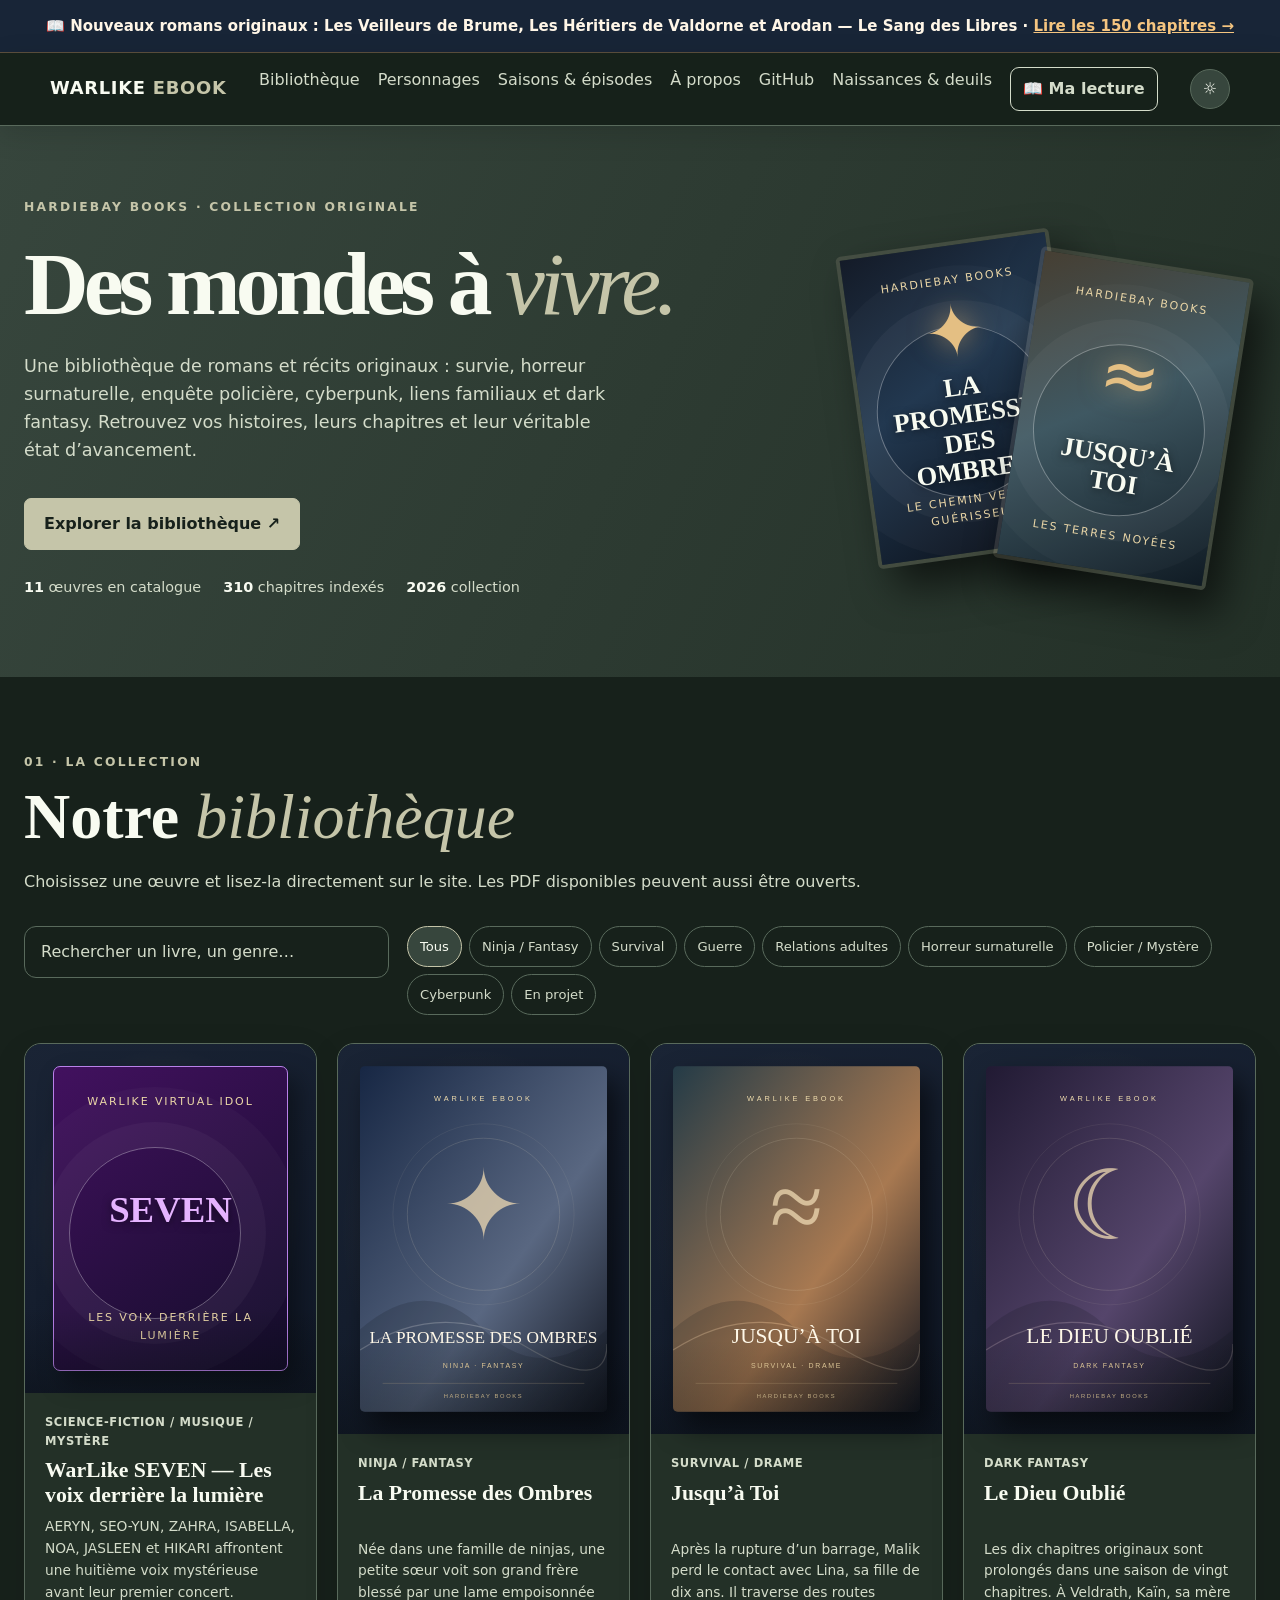
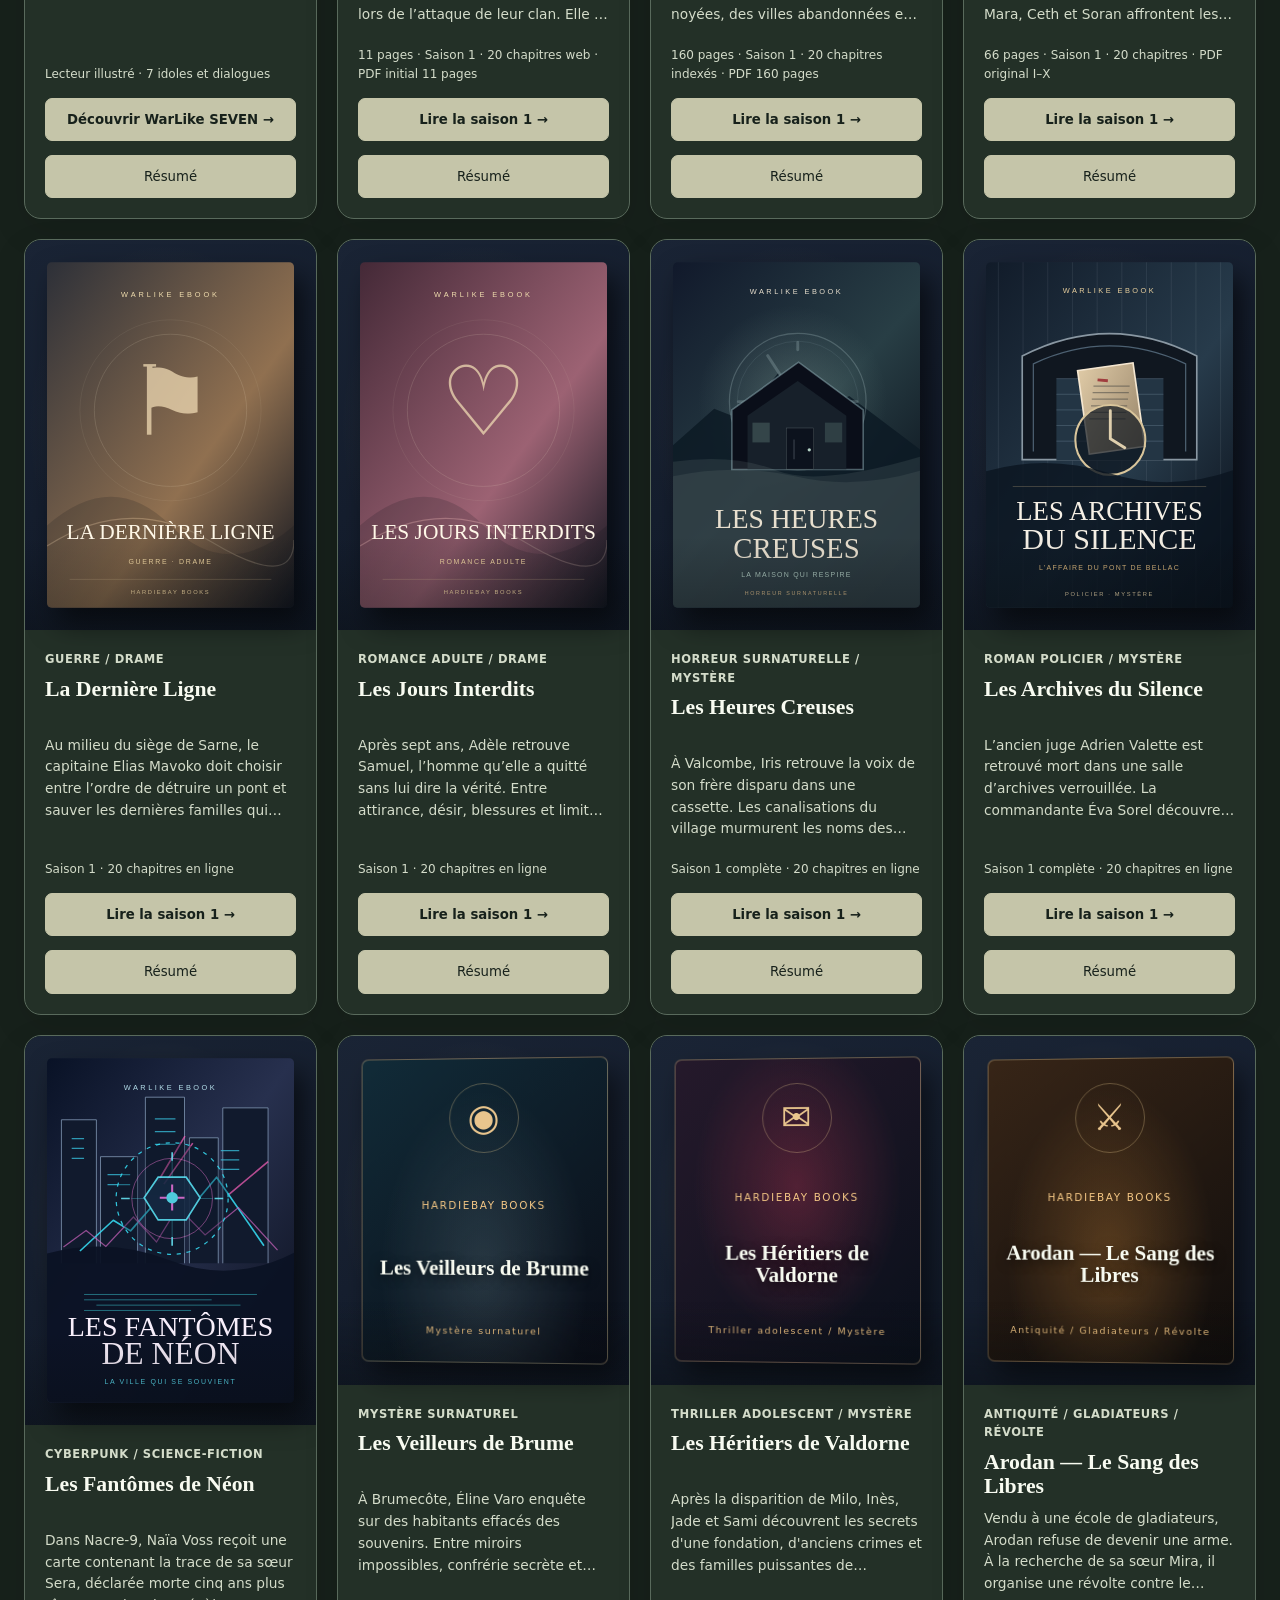
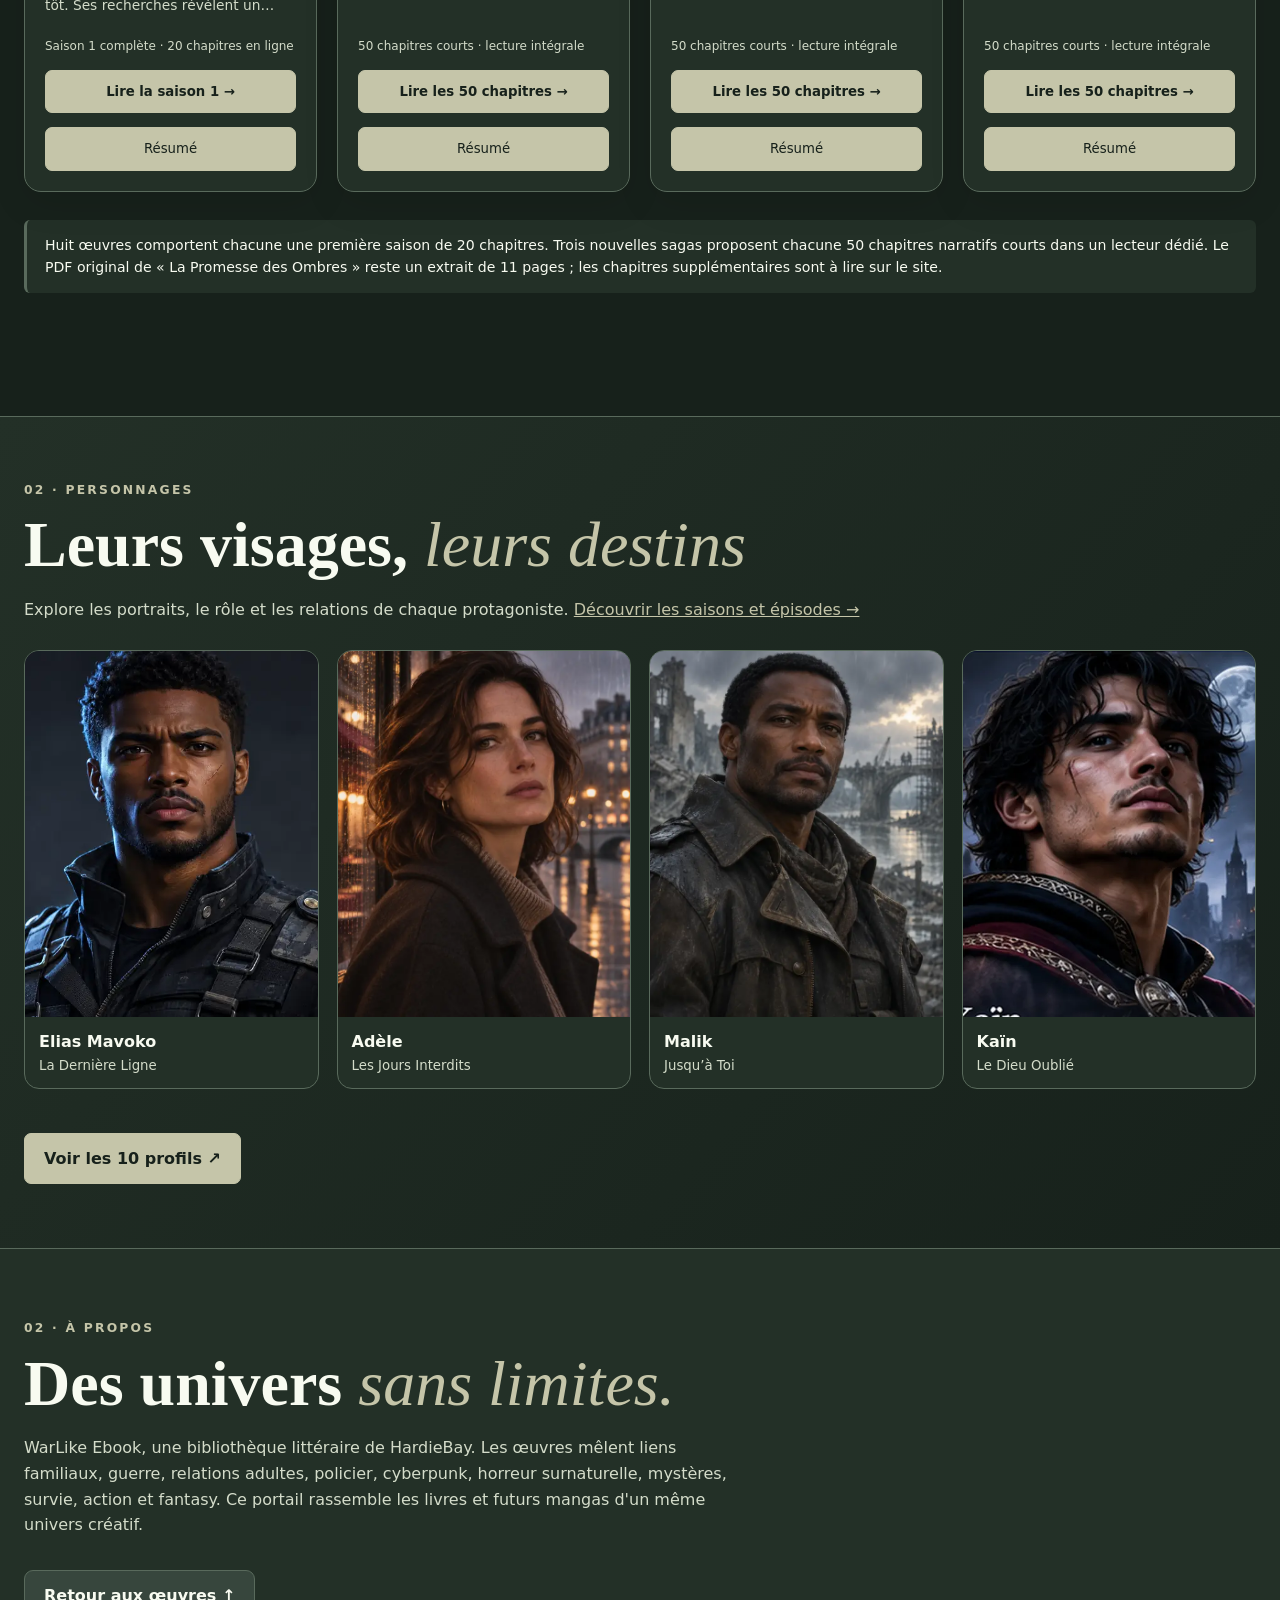
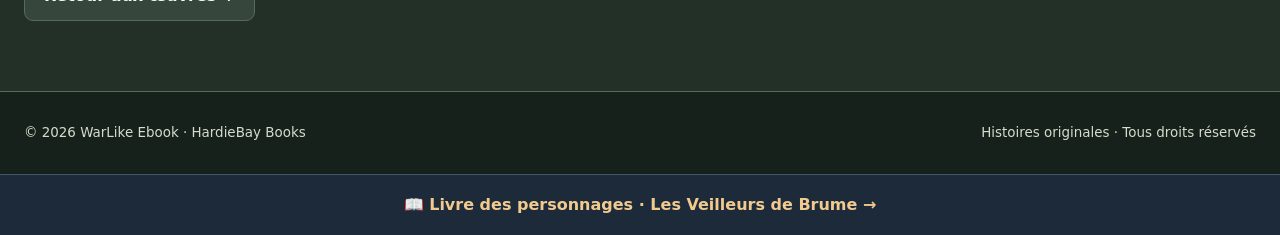
==== index.html @ 2594ca11 "feat(ebook): add Ma lecture navigation from index.html" ====
<!doctype html>
<html data-warlike-app="warlike-ebook" lang="fr"><head><meta charset="utf-8"><meta name="viewport" content="width=device-width,initial-scale=1"><meta name="theme-color" content="#0d1018"><meta name="description" content="WarLike Ebook — la bibliothèque des romans, mangas et histoires de HardieBay."><title>WarLike Ebook — HardieBay Books</title>
<style>
:root{color-scheme:dark;--bg:#0d1018;--surface:#171d2a;--line:#30384a;--text:#f5f0e7;--muted:#aab0be;--accent:#d4ac6b;--soft:#242b39}*{box-sizing:border-box}html{scroll-behavior:smooth}body{margin:0;background:var(--bg);color:var(--text);font-family:system-ui,-apple-system,Segoe UI,sans-serif;line-height:1.6}body.light{--bg:#f5f0e8;--surface:#fffaf2;--line:#d9d2c8;--text:#1b2028;--muted:#575e6a;--soft:#ede4d7;color-scheme:light}a{color:inherit;text-decoration:none}button,input{font:inherit}button{cursor:pointer}header{position:sticky;top:0;z-index:5;display:flex;gap:20px;align-items:center;justify-content:space-between;background:color-mix(in srgb,var(--bg) 94%,transparent);border-bottom:1px solid var(--line);padding:14px max(20px,calc((100vw - 1180px)/2))}.brand{font-weight:900;letter-spacing:.04em;font-size:1.12rem}.brand b{color:var(--accent)}nav{display:flex;gap:18px;color:var(--muted)}nav a:hover{color:var(--accent)}.theme{color:var(--text);background:var(--soft);border:1px solid var(--line);border-radius:50%;width:40px;height:40px}.wrap{width:min(1160px,calc(100% - 40px));margin:auto}.hero{padding:92px 0 85px;background:radial-gradient(ellipse at 80% 28%,#a4743240,transparent 38%),radial-gradient(ellipse at 5% 70%,#364d6940,transparent 45%)}.hero-grid{display:grid;grid-template-columns:1.3fr 1fr;gap:45px;align-items:center}.eyebrow{font-size:.77rem;font-weight:800;letter-spacing:.18em;text-transform:uppercase;color:var(--accent)}h1,h2,h3{font-family:Georgia,serif;line-height:1.1}h1{font-size:clamp(3.3rem,7vw,6.5rem);letter-spacing:-.055em;margin:18px 0}h1 em,h2 em{color:var(--accent);font-weight:400}p{color:var(--muted)}.hero p{max-width:600px;font-size:1.1rem}.cta,.outline{display:inline-block;border-radius:9px;padding:12px 19px;font-weight:750;margin-top:16px}.cta{background:var(--accent);color:#1c1b1a;border:1px solid var(--accent)}.outline{border:1px solid var(--line);color:var(--text);background:var(--soft)}.hero-visual{display:flex;justify-content:center;align-items:center;gap:0;min-height:330px}.mockbook{height:315px;width:215px;box-shadow:16px 22px 40px #0009;border:4px solid #e6d4b322;border-radius:5px;transform:rotate(-8deg);margin-right:-52px}.mockbook:last-child{transform:rotate(9deg) translateY(20px)}.cover{height:100%;width:100%;display:flex;flex-direction:column;justify-content:space-between;padding:26px 20px;text-align:center;background:linear-gradient(150deg,#141b28,#223850 42%,#070b13);overflow:hidden;position:relative}.cover:before{content:"";position:absolute;width:170px;height:170px;border:1px solid #fff5;border-radius:50%;left:15px;top:80px;box-shadow:0 0 0 25px #ffffff09,0 0 0 60px #ffffff06}.cover.survival{background:linear-gradient(150deg,#463f33,#3f5862 45%,#101b24)}.cover.dieu{background:linear-gradient(140deg,#30263d,#191020 72%)}.cover strong{font:700 1.65rem/1.05 Georgia,serif;position:relative;text-shadow:0 2px 8px #0008}.cover small,.cover span{font-size:.69rem;letter-spacing:.17em;color:#ead6a7;position:relative}.cover .symbol{font-size:4.5rem;color:#e4bf83;line-height:1;position:relative;text-shadow:0 0 28px #e7b8759c}.stats{margin-top:26px;display:flex;gap:22px;flex-wrap:wrap;color:var(--muted);font-size:.9rem}.stats b{color:var(--text)}section.catalogue{padding:75px 0 100px}h2{font-size:clamp(2.4rem,5vw,4.1rem);margin:10px 0}.tools{display:flex;gap:16px;justify-content:space-between;align-items:center;flex-wrap:wrap;margin:28px 0}.search{min-width:230px;max-width:420px;flex:1;border:1px solid var(--line);border-radius:9px;padding:12px 15px;background:var(--surface);color:var(--text)}.filters{display:flex;gap:8px;flex-wrap:wrap}.filter{border:1px solid var(--line);background:transparent;color:var(--muted);border-radius:35px;padding:9px 14px}.filter.active{color:#1d1b17;background:var(--accent);border-color:var(--accent)}.books{display:grid;grid-template-columns:repeat(3,minmax(0,1fr));gap:25px}.book{background:var(--surface);border:1px solid var(--line);border-radius:14px;overflow:hidden;transition:transform .2s}.book:hover{transform:translateY(-4px)}.poster{height:340px;padding:26px 65px;display:flex;justify-content:center;background:radial-gradient(circle,#ffffff0b,transparent 70%)}.poster .cover{max-width:235px;box-shadow:10px 12px 25px #0006;border-radius:3px}.detail{padding:22px}.tag{font-size:.72rem;font-weight:750;color:var(--accent);letter-spacing:.05em;text-transform:uppercase}.detail h3{font-size:1.7rem;margin:10px 0}.detail p{font-size:.9rem;min-height:85px}.meta{color:var(--muted);font-size:.8rem}.read{display:inline-block;margin-top:14px;background:var(--soft);border:1px solid var(--line);border-radius:8px;color:var(--text);padding:10px 14px}.read:hover{border-color:var(--accent)}.notice{background:var(--soft);border-left:3px solid var(--accent);padding:14px 18px;border-radius:6px;color:var(--muted);font-size:.88rem;margin:28px 0}.about{border-top:1px solid var(--line);background:var(--surface);padding:70px 0}.about p{max-width:730px}footer{padding:30px 0;border-top:1px solid var(--line);color:var(--muted);font-size:.84rem}footer .wrap{display:flex;justify-content:space-between;flex-wrap:wrap;gap:12px}dialog{width:min(620px,calc(100% - 30px));background:var(--surface);color:var(--text);border:1px solid var(--line);border-radius:16px;padding:30px;box-shadow:0 25px 90px #0009}dialog::backdrop{background:#05060cc9}.close{float:right;background:transparent;color:var(--text);border:0;font-size:1.7rem}dialog h2{font-size:2.35rem}dialog p{white-space:pre-line}dialog .outline{margin-left:8px}#empty{display:none}body.light header{background:#f5f0e8f2}@media(max-width:850px){.hero-grid{grid-template-columns:1fr}.hero{padding:55px 0}.hero-visual{min-height:290px}.mockbook{height:260px;width:180px}.books{grid-template-columns:repeat(2,minmax(0,1fr))}.poster{padding:20px;height:300px}nav{display:none}}@media(max-width:540px){.books{grid-template-columns:1fr}.poster{height:350px;padding:24px 60px}.tools{align-items:stretch}.search{max-width:none}.hero-visual{margin-top:16px}.mockbook{height:240px;width:160px}.cover strong{font-size:1.25rem}header{padding:12px 20px}}
.cover-art{width:100%;height:100%;max-width:250px;object-fit:contain;box-shadow:12px 15px 28px #0005;border-radius:5px;transition:transform .3s}.book:hover .cover-art{transform:scale(1.035)}.profile-highlight{border-top:1px solid var(--line);padding:75px 0;background:linear-gradient(130deg,var(--surface),var(--bg))}.profile-grid{display:grid;grid-template-columns:repeat(4,minmax(0,1fr));gap:16px;margin:28px 0}.profile-card{display:block;border-radius:12px;overflow:hidden;border:1px solid var(--line);background:var(--surface)}.profile-card img{display:block;width:100%;aspect-ratio:4/5;object-fit:cover}.profile-card .profile-label{padding:12px 14px;display:block;font-weight:700}.profile-card .profile-label small{display:block;color:var(--muted);font-weight:400}@media(max-width:700px){.profile-grid{grid-template-columns:repeat(2,minmax(0,1fr))}}.hero{background:linear-gradient(90deg,rgba(13,16,24,.98) 0%,rgba(13,16,24,.91) 46%,rgba(13,16,24,.52) 100%),url('./assets/ebook-univers.png') center center / cover no-repeat}body.light .hero{background:linear-gradient(90deg,rgba(245,240,232,.98) 0%,rgba(245,240,232,.91) 48%,rgba(245,240,232,.65) 100%),url('./assets/ebook-univers.png') center center / cover no-repeat}.new-cover{height:100%;min-height:260px;width:100%;display:flex;flex-direction:column;justify-content:space-between;align-items:center;text-align:center;padding:32px 22px;border:2px solid #c4a26e66;border-radius:7px;background:radial-gradient(ellipse at 50% 70%,#708a9544,transparent 60%),linear-gradient(140deg,#112b38,#0a0d17);box-shadow:12px 15px 28px #0006}.new-cover.valdorne{background:radial-gradient(ellipse at 50% 42%,#a6324d66,transparent 60%),linear-gradient(135deg,#25192b,#0a101b)}.new-cover.arodan{background:radial-gradient(ellipse at 50% 65%,#a9713266,transparent 60%),linear-gradient(145deg,#372517,#100d0c)}.new-cover small,.new-cover span{font-size:.65rem;letter-spacing:.16em;color:#f5c885}.new-cover strong{font:700 clamp(1.3rem,2vw,1.9rem)/1.12 Georgia,serif;text-shadow:0 3px 12px #000a}
/* WarLike Ebook — catalogue editorial responsive */
body{background:radial-gradient(ellipse at 65% -8%,#28334488,transparent 33%),var(--bg)}
header{backdrop-filter:blur(18px);box-shadow:0 8px 30px #0002}
.wrap{width:min(1340px,calc(100% - 48px))}
.hero{padding:72px 0 78px;min-height:540px}
.hero-grid{grid-template-columns:1.25fr .85fr;gap:60px}
.hero h1{max-width:720px}
section.catalogue{padding:76px 0 95px}
.tools{display:grid;grid-template-columns:minmax(230px,365px) minmax(0,1fr);align-items:start;gap:18px;margin:32px 0 28px}
.search{width:100%;max-width:none;min-width:0;min-height:46px;border-radius:12px;padding:12px 16px}
.filters{gap:7px}
.filter{font-size:.82rem;padding:9px 12px;white-space:nowrap}
.books{display:grid;grid-template-columns:repeat(4,minmax(0,1fr));gap:20px}
.book{min-width:0;display:flex;flex-direction:column;overflow:hidden;background:linear-gradient(145deg,var(--surface),var(--bg));border:1px solid var(--line);border-radius:17px;box-shadow:0 12px 36px #00000018;transition:transform .2s,border-color .2s,box-shadow .2s}
.book:hover{transform:translateY(-5px);border-color:#c5a06b88;box-shadow:0 22px 50px #00000038}
.poster{height:auto;aspect-ratio:5/6;padding:22px;position:relative;background:radial-gradient(ellipse at 48% 48%,#ddbd7920,transparent 64%),linear-gradient(150deg,#1a2435,#101827)}
.poster:after{content:"";position:absolute;inset:0;pointer-events:none;background:linear-gradient(0deg,#070a0b55,transparent 24%)}
.cover-art{max-width:none;width:auto;height:100%;object-fit:contain;box-shadow:10px 15px 28px #0009}
.new-cover{max-width:260px;width:100%;min-height:0;height:100%;padding:24px 17px;border:1px solid #ddbd8b6f;box-shadow:10px 15px 28px #0008;transform:perspective(800px) rotateY(-4deg);transition:transform .2s}
.book:hover .new-cover{transform:perspective(800px) rotateY(0deg) scale(1.02)}
.new-cover:before{content:"✦";display:grid;place-items:center;width:68px;height:68px;border:1px solid #ebcd924f;border-radius:50%;font-size:2.3rem;color:#e9c58d}
.new-cover.brume:before{content:"◉"}
.new-cover.valdorne:before{content:"✉"}
.new-cover.arodan:before{content:"⚔"}
.new-cover strong{font-size:clamp(1.24rem,1.65vw,1.8rem);line-height:1.06;overflow-wrap:anywhere}
.new-cover span{font-size:.59rem}
.detail{padding:20px;display:flex;flex-direction:column;flex:1;gap:8px}
.detail h3{font-size:clamp(1.3rem,1.7vw,1.65rem);line-height:1.12;margin:0;min-height:2.3em}
.detail p{font-size:.86rem;line-height:1.58;min-height:0;margin:0 0 4px;display:-webkit-box;-webkit-line-clamp:4;-webkit-box-orient:vertical;overflow:hidden}
.detail .meta{font-size:.75rem;margin-top:auto;padding-top:8px}
.detail .read{display:inline-flex;align-items:center;justify-content:center;font-size:.83rem;margin-top:6px;padding:10px 11px;max-width:100%}
.detail a.read{background:var(--accent);border-color:var(--accent);color:#18150f;font-weight:800}
.detail button.read{background:transparent;color:var(--text)}
.profile-highlight{padding:64px 0}
.profile-grid{gap:18px}
.profile-card{border-radius:15px;transition:transform .2s}
.profile-card:hover{transform:translateY(-3px)}
a:focus-visible,button:focus-visible,input:focus-visible{outline:2px solid var(--accent);outline-offset:3px}
@media(max-width:1150px){.books{grid-template-columns:repeat(3,minmax(0,1fr))}.tools{grid-template-columns:1fr}.search{max-width:500px}}
@media(max-width:760px){.wrap{width:min(100% - 28px,600px)}.hero{min-height:0;padding:54px 0 55px}.hero-grid{grid-template-columns:1fr}.hero h1{font-size:clamp(2.75rem,11vw,4rem)}.hero-visual{display:none}.books{grid-template-columns:repeat(2,minmax(0,1fr));gap:12px}.poster{padding:12px}.detail{padding:13px;gap:6px}.detail h3{font-size:1.19rem;min-height:2.25em}.detail p{font-size:.79rem;-webkit-line-clamp:3}.detail .read{font-size:.73rem;padding:8px}.new-cover{padding:15px 10px}.new-cover strong{font-size:1.12rem}.new-cover:before{height:42px;width:42px;font-size:1.5rem}.new-cover small,.new-cover span{font-size:.49rem}section.catalogue{padding:48px 0}.tools{margin:20px 0}.filters{overflow-x:auto;flex-wrap:nowrap;padding-bottom:8px}.filter{flex-shrink:0}nav{display:none}}
@media(max-width:370px){.books{grid-template-columns:1fr}.poster{aspect-ratio:6/5;padding:18px}.detail h3{min-height:0}.detail p{-webkit-line-clamp:4}}
@media(prefers-reduced-motion:reduce){.book,.new-cover,.profile-card{transition:none}}
</style>
<link rel="stylesheet" href="./design-system/warlike-foundation.css?v=1.1">
<link rel="stylesheet" href="./design-system/warlike-shell.css?v=1.1">
</head><body><div style="background:#182537;border-bottom:1px solid #5c4f3e;padding:14px 22px;text-align:center;color:#fff6e7;font:600 15px/1.6 system-ui">📖 Nouveaux romans originaux : <strong>Les Veilleurs de Brume</strong>, <strong>Les Héritiers de Valdorne</strong> et <strong>Arodan — Le Sang des Libres</strong> · <a style="color:#f5c580;text-decoration:underline" href="nouveaux-romans.html">Lire les 150 chapitres →</a></div>
<header><a class="brand" href="#accueil">WARLIKE <b>EBOOK</b></a><nav><a href="#bibliotheque">Bibliothèque</a><a href="./personnages.html">Personnages</a><a href="./saisons.html">Saisons & épisodes</a><a href="#auteur">À propos</a><a href="https://github.com/Motherlode94/WarLike-Ebook" target="_blank" rel="noopener">GitHub</a><a href="./vies-et-deuils.html">Naissances &amp; deuils</a><a href="./ma-lecture.html" style="display:inline-flex;align-items:center;gap:6px;border:1px solid currentColor;border-radius:9px;padding:8px 12px;font-weight:700;text-decoration:none">📖 Ma lecture</a></nav><button class="theme" id="theme" aria-label="Changer le thème">☼</button></header>
<main><section class="hero" id="accueil"><div class="wrap hero-grid"><div><div class="eyebrow">HardieBay Books · Collection originale</div><h1>Des mondes à <em>vivre.</em></h1><p>Une bibliothèque de romans et récits originaux : survie, horreur surnaturelle, enquête policière, cyberpunk, liens familiaux et dark fantasy. Retrouvez vos histoires, leurs chapitres et leur véritable état d’avancement.</p><a class="cta" href="#bibliotheque">Explorer la bibliothèque ↗</a><div class="stats"><span><b>11</b> œuvres en catalogue</span><span><b>310</b> chapitres indexés</span><span><b>2026</b> collection</span></div></div><div class="hero-visual" aria-hidden="true"><div class="mockbook"><div class="cover"><small>HARDIEBAY BOOKS</small><div class="symbol">✦</div><strong>LA PROMESSE DES OMBRES</strong><span>LE CHEMIN VERS LA GUÉRISSEUSE</span></div></div><div class="mockbook"><div class="cover survival"><small>HARDIEBAY BOOKS</small><div class="symbol">≈</div><strong>JUSQU’À TOI</strong><span>LES TERRES NOYÉES</span></div></div></div></div></section>
<section class="catalogue wrap" id="bibliotheque"><div class="eyebrow">01 · La collection</div><h2>Notre <em>bibliothèque</em></h2><p>Choisissez une œuvre et lisez-la directement sur le site. Les PDF disponibles peuvent aussi être ouverts.</p><div class="tools"><input id="search" class="search" type="search" aria-label="Rechercher un livre" placeholder="Rechercher un livre, un genre…"><div class="filters"><button class="filter active" data-filter="all">Tous</button><button class="filter" data-filter="fantasy">Ninja / Fantasy</button><button class="filter" data-filter="survival">Survival</button><button class="filter" data-filter="war">Guerre</button><button class="filter" data-filter="romance">Relations adultes</button><button class="filter" data-filter="horror">Horreur surnaturelle</button><button class="filter" data-filter="policier">Policier / Mystère</button><button class="filter" data-filter="cyberpunk">Cyberpunk</button><button class="filter" data-filter="upcoming">En projet</button></div></div><div id="books" class="books"></div><p id="empty">Aucun résultat trouvé.</p><div class="notice">Huit œuvres comportent chacune une première saison de 20 chapitres. Trois nouvelles sagas proposent chacune 50 chapitres narratifs courts dans un lecteur dédié. Le PDF original de « La Promesse des Ombres » reste un extrait de 11 pages ; les chapitres supplémentaires sont à lire sur le site.</div></section>
<section class="profile-highlight" id="personnages"><div class="wrap"><div class="eyebrow">02 · Personnages</div><h2>Leurs visages, <em>leurs destins</em></h2><p>Explore les portraits, le rôle et les relations de chaque protagoniste. <a href="./saisons.html" style="color:var(--accent);text-decoration:underline">Découvrir les saisons et épisodes →</a></p><div class="profile-grid"><a class="profile-card" href="./personnages.html"><img loading="lazy" src="assets/characters/elias.webp" alt="Portrait illustré d’Elias Mavoko"><span class="profile-label">Elias Mavoko<small>La Dernière Ligne</small></span></a><a class="profile-card" href="./personnages.html"><img loading="lazy" src="assets/characters/adele.webp" alt="Portrait illustré d’Adèle"><span class="profile-label">Adèle<small>Les Jours Interdits</small></span></a><a class="profile-card" href="./personnages.html"><img loading="lazy" src="assets/characters/malik.webp" alt="Portrait illustré de Malik"><span class="profile-label">Malik<small>Jusqu’à Toi</small></span></a><a class="profile-card" href="./personnages.html"><img loading="lazy" src="assets/characters/kain.webp" alt="Portrait illustré de Kaïn"><span class="profile-label">Kaïn<small>Le Dieu Oublié</small></span></a></div><a href="./personnages.html" class="cta">Voir les 10 profils ↗</a></div></section>
<section class="about" id="auteur"><div class="wrap"><div class="eyebrow">02 · À propos</div><h2>Des univers <em>sans limites.</em></h2><p>WarLike Ebook, une bibliothèque littéraire de HardieBay. Les œuvres mêlent liens familiaux, guerre, relations adultes, policier, cyberpunk, horreur surnaturelle, mystères, survie, action et fantasy. Ce portail rassemble les livres et futurs mangas d'un même univers créatif.</p><a class="outline" href="#bibliotheque">Retour aux œuvres ↑</a></div></section></main>
<footer><div class="wrap"><span>© 2026 WarLike Ebook · HardieBay Books</span><span>Histoires originales · Tous droits réservés</span></div></footer>
<dialog id="modal"><button class="close" id="close" aria-label="Fermer">×</button><div class="eyebrow" id="modalGenre"></div><h2 id="modalTitle"></h2><p id="modalDescription"></p><div class="meta" id="modalMeta"></div><p class="notice" id="modalNote"></p><a class="cta" id="modalRead">Lire la saison 1 →</a> <a class="outline" id="modalPdf" target="_blank" rel="noopener">Ouvrir le PDF ↗</a><h3 style="font-family:Georgia,serif;margin-top:24px">Extrait du livre</h3><div id="excerpt" style="padding:20px;border:1px solid var(--line);border-radius:10px;background:var(--soft);white-space:pre-line;font-family:Georgia,serif;line-height:1.85"></div></dialog>
<script>
const items=[{id:'seven',title:'WarLike SEVEN — Les voix derrière la lumière',subtitle:'Tome I · Idoles virtuelles',genre:'Science-fiction / Musique / Mystère',cat:'cyberpunk',pages:null,status:'Lecteur illustré · 7 idoles et dialogues',symbol:'✦',url:'seven.html',desc:'AERYN, SEO-YUN, ZAHRA, ISABELLA, NOA, JASLEEN et HIKARI affrontent une huitième voix mystérieuse avant leur premier concert.'},{id:'ombres',title:'La Promesse des Ombres',subtitle:'Le chemin vers la guérisseuse',genre:'Ninja / Fantasy',cat:'fantasy',pages:11,status:'Saison 1 · 20 chapitres web · PDF initial 11 pages',cover:'',symbol:'✦',desc:'Née dans une famille de ninjas, une petite sœur voit son grand frère blessé par une lame empoisonnée lors de l’attaque de leur clan. Elle le traîne à travers la forêt et la neige jusqu’à une guérisseuse bannie. Épuisée, elle s’évanouit devant sa porte. Un secret sur le poison ouvre un nouveau chapitre.'},{id:'toi',title:'Jusqu’à Toi',subtitle:'Tome 1 — Les Terres Noyées',genre:'Survival / Drame',cat:'survival',pages:160,status:'Saison 1 · 20 chapitres indexés · PDF 160 pages',symbol:'≈',desc:'Après la rupture d’un barrage, Malik perd le contact avec Lina, sa fille de dix ans. Il traverse des routes noyées, des villes abandonnées et des territoires dangereux pour la retrouver. Une histoire de survie et de ténacité.'},{id:'dieu',title:'Le Dieu Oublié',subtitle:'Tome I — La Cendre et le Réveil',genre:'Dark fantasy',cat:'fantasy',pages:66,status:'Saison 1 · 20 chapitres · PDF original I–X',symbol:'☾',desc:'Les dix chapitres originaux sont prolongés dans une saison de vingt chapitres. À Veldrath, Kaïn, sa mère Mara, Ceth et Soran affrontent les traces d’une histoire volontairement effacée. Tome I : La Cendre et le Réveil.'},{id:'ligne',title:'La Dernière Ligne',subtitle:'Saison 1 · 20 chapitres',genre:'Guerre / Drame',cat:'war',pages:null,status:'Saison 1 · 20 chapitres en ligne',symbol:'⚑',url:'livres/la-derniere-ligne.html',desc:'Au milieu du siège de Sarne, le capitaine Elias Mavoko doit choisir entre l’ordre de détruire un pont et sauver les dernières familles qui tentent de fuir. Une histoire de courage ordinaire, de responsabilité et de reconstruction.'},{id:'jours',title:'Les Jours Interdits',subtitle:'Saison 1 · 20 chapitres',genre:'Romance adulte / Drame',cat:'romance',pages:null,status:'Saison 1 · 20 chapitres en ligne',symbol:'♡',url:'livres/les-jours-interdits.html',desc:'Après sept ans, Adèle retrouve Samuel, l’homme qu’elle a quitté sans lui dire la vérité. Entre attirance, désir, blessures et limites personnelles, pourront-ils recommencer autrement ?'},{id:'heures',title:'Les Heures Creuses',subtitle:'Saison 1 — La Maison qui Respire',genre:'Horreur surnaturelle / Mystère',cat:'horror',pages:null,status:'Saison 1 complète · 20 chapitres en ligne',symbol:'◷',desc:'À Valcombe, Iris retrouve la voix de son frère disparu dans une cassette. Les canalisations du village murmurent les noms des morts ; répondre trois fois peut faire disparaître les vivants. Un mystère surnaturel où le silence est parfois la seule défense.'},{id:'archives',title:'Les Archives du Silence',subtitle:'Saison 1 — L’Affaire du pont de Bellac',genre:'Roman policier / Mystère',cat:'policier',pages:null,status:'Saison 1 complète · 20 chapitres en ligne',symbol:'⌕',desc:'L’ancien juge Adrien Valette est retrouvé mort dans une salle d’archives verrouillée. La commandante Éva Sorel découvre un dossier falsifié, onze victimes oubliées et plusieurs suspects dont les alibis se contredisent.'},{id:'neon',title:'Les Fantômes de Néon',subtitle:'Saison 1 — La Ville qui se Souvient',genre:'Cyberpunk / Science-fiction',cat:'cyberpunk',pages:null,status:'Saison 1 complète · 20 chapitres en ligne',symbol:'◇',desc:'Dans Nacre-9, Naïa Voss reçoit une carte contenant la trace de sa sœur Sera, déclarée morte cinq ans plus tôt. Ses recherches révèlent un réseau de surveillance et de souvenirs manipulés par Synapse Corporation.'},{"id":"brume","title":"Les Veilleurs de Brume","subtitle":"50 chapitres courts","genre":"Mystère surnaturel","cat":"horror","pages":null,"status":"50 chapitres courts · lecture intégrale","symbol":"◎","desc":"À Brumecôte, Éline Varo enquête sur des habitants effacés des souvenirs. Entre miroirs impossibles, confrérie secrète et passages entre deux réalités, elle refuse de sacrifier les disparus."},{"id":"valdorne","title":"Les Héritiers de Valdorne","subtitle":"50 chapitres courts","genre":"Thriller adolescent / Mystère","cat":"policier","pages":null,"status":"50 chapitres courts · lecture intégrale","symbol":"✉","desc":"Après la disparition de Milo, Inès, Jade et Sami découvrent les secrets d'une fondation, d'anciens crimes et des familles puissantes de Valdorne."},{"id":"arodan","title":"Arodan — Le Sang des Libres","subtitle":"50 chapitres courts","genre":"Antiquité / Gladiateurs / Révolte","cat":"war","pages":null,"status":"50 chapitres courts · lecture intégrale","symbol":"⚔","desc":"Vendu à une école de gladiateurs, Arodan refuse de devenir une arme. À la recherche de sa sœur Mira, il organise une révolte contre le pouvoir du gouverneur Varis."}];
const EXCERPTS={ombres:'La première fois qu’elle réussit à disparaître aux yeux de son frère, elle avait attendu qu’il se retourne avant de se cacher derrière un cerisier.\n\n— Je sais que tu es là, dit-il.\n\nElle retint son souffle. Les branches remuaient au-dessus d’elle, chargées de fleurs pâles.\n\n— Ton ombre dépasse.',toi:'Après la rupture d’un barrage, Malik perd tout contact avec Lina, sa fille de dix ans. Sa recherche le conduira à travers des territoires noyés où chaque décision compte.\n\nCeci est un aperçu de l’intrigue, pas une citation du manuscrit.',ligne:'À l’aube du quarante-troisième jour, le pont de Sarne tenait encore. Il n’en restait que deux travées, une chaussée crevassée et les carcasses de trois camions, mais on pouvait passer à pied.',jours:'À trente-deux ans, Adèle avait appris à quitter les lieux avant qu’ils ne deviennent des souvenirs. C’était du moins ce qu’elle racontait à ses amis.',dieu:'Il n’y avait pas de présage cette nuit-là.\n\nPas d’étoile filante traversant le ciel de Veldrath. Pas de tremblement de terre secouant les fondations déjà fragiles du quartier bas.\n\nJuste la pluie — fine, froide, parfaitement indifférente — qui martelait le toit de tôle d’une maison trop petite pour mériter ce nom.'};const $=s=>document.querySelector(s);let filter='all';function draw(){const q=$('#search').value.toLocaleLowerCase('fr').trim();const list=items.filter(b=>(filter==='all'||b.cat===filter)&&[b.title,b.subtitle,b.genre,b.desc].join(' ').toLocaleLowerCase('fr').includes(q));$('#books').innerHTML=list.map(b=>'<article class="book"><div class="poster">'+(b.id==='seven'?'<div class="cover" style="min-width:180px;background:linear-gradient(145deg,#42115f,#130d29);border:1px solid #b981e9;border-radius:7px"><small>WARLIKE VIRTUAL IDOL</small><strong style="font-size:2.3rem;color:#e5b3ff">SEVEN</strong><span>LES VOIX DERRIÈRE LA LUMIÈRE</span></div>':b.id==='brume'||b.id==='valdorne'||b.id==='arodan'?'<div class="new-cover '+b.id+'"><small>HARDIEBAY BOOKS</small><strong>'+b.title+'</strong><span>'+b.genre+'</span></div>':'<img class="cover-art" loading="lazy" src="assets/covers/'+b.id+'.svg" alt="Couverture illustrée de '+b.title+'">')+'</div><div class="detail"><span class="tag">'+b.genre+'</span><h3>'+b.title+'</h3><p>'+b.desc+'</p><div class="meta">'+(b.pages?b.pages+' pages · ':'')+b.status+'</div><a class="read" href="'+((b.id==='seven'?'./seven.html':b.id==='brume'||b.id==='valdorne'||b.id==='arodan'?'./nouveaux-romans.html?livre='+encodeURIComponent(b.id):'./saisons.html?livre='+b.id))+'">'+(b.id==='seven'?'Découvrir WarLike SEVEN →':b.id==='brume'||b.id==='valdorne'||b.id==='arodan'?'Lire les 50 chapitres →':'Lire la saison 1 →')+'</a> <button class="read" data-id="'+b.id+'">Résumé</button></div></article>').join('');$('#empty').style.display=list.length?'none':'block'};$('#search').addEventListener('input',draw);document.querySelectorAll('.filter').forEach(x=>x.addEventListener('click',()=>{filter=x.dataset.filter;document.querySelectorAll('.filter').forEach(y=>y.classList.toggle('active',x===y));draw()}));$('#books').addEventListener('click',e=>{const b=items.find(x=>x.id===e.target.dataset.id);if(!b)return;$('#modalGenre').textContent=b.genre;$('#modalTitle').textContent=b.title;$('#modalDescription').textContent=b.desc;$('#modalMeta').textContent=(b.pages?b.pages+' pages · ':'')+b.subtitle;const pdfFiles={ombres:'la-promesse-des-ombres',toi:'jusqua-toi',dieu:'le-dieu-oublie'};$('#modalNote').textContent=b.id==='ombres'?'La saison 1 en ligne compte 20 chapitres ; le PDF historique reste un extrait de 11 pages.':b.id==='dieu'?'Saison 1 : 20 chapitres (les dix premiers proviennent du PDF original).':(b.id==='brume'||b.id==='valdorne'||b.id==='arodan'?'50 chapitres narratifs courts, à lire intégralement dans le nouveau lecteur.':'Saison 1 : 20 chapitres en ligne, organisés en cinq épisodes.');$('#excerpt').textContent=EXCERPTS[b.id]||(b.id==='neon'?'La carte portait le nom de Sera Voss, la sœur de Naïa déclarée morte cinq ans auparavant. Sous les néons, une notification apparut : « Ne livre pas ce que tu n’as pas encore compris. »':b.id==='archives'?'Dans la main de l’ancien juge, les enquêteurs trouvèrent un fragment de papier bleu : « Ce n’était pas un accident. » La porte se verrouillait pourtant toute seule.':b.id==='heures'?'À 2 h 17, Iris plaça la bande dans le magnétophone. Trois coups résonnèrent depuis l’intérieur de la machine. Puis la voix de Noé demanda : « Iris, tu m’entends ? »':'Extrait à consulter dans la saison.');$('#modalRead').href=b.id==='seven'?'./seven.html':(b.id==='brume'||b.id==='valdorne'||b.id==='arodan'?'./nouveaux-romans.html?livre=':'./saisons.html?livre=')+encodeURIComponent(b.id);$('#modalRead').textContent=b.id==='seven'?'Ouvrir le lecteur illustré →':(b.id==='brume'||b.id==='valdorne'||b.id==='arodan')?'Lire les 50 chapitres →':'Lire la saison 1 →';$('#modalPdf').hidden=!pdfFiles[b.id];if(pdfFiles[b.id])$('#modalPdf').href='./assets/books/'+pdfFiles[b.id]+'.pdf';$('#modal').showModal()});$('#close').onclick=()=>$('#modal').close();$('#modal').onclick=e=>{if(e.target.id==='modal')e.target.close()};$('#theme').onclick=()=>{document.body.classList.toggle('light');try{localStorage.setItem('warlikeEbookTheme',document.body.classList.contains('light')?'light':'dark')}catch(e){}};try{if(localStorage.getItem('warlikeEbookTheme')==='light')document.body.classList.add('light')}catch(e){}draw();
</script><div style="text-align:center;background:#1c2a3a;padding:17px;border-top:1px solid #41566e"><a href="personnages-brume.html" style="color:#f2ca8e;font-weight:800">📖 Livre des personnages · Les Veilleurs de Brume →</a></div></body></html>
---- design-system/warlike-shell.css ----
/* WarLike shell adapter — presentation only; retain app layout and semantic states. */
html[data-warlike-app="warlike-ebook"],html[data-warlike-app="warlike-ebook"] body.light{--bg:var(--wl-bg);--panel:var(--wl-surface);--panel2:var(--wl-surface-alt);--surface:var(--wl-surface);--soft:var(--wl-surface-alt);--side:var(--wl-bg);--line:var(--wl-border);--text:var(--wl-text);--white:var(--wl-text);--muted:var(--wl-text-muted);--accent:var(--wl-accent);--green:var(--wl-accent);--primary:var(--wl-primary);--teal:var(--wl-accent);}
html[data-warlike-app="warlike-ebook"] :is(.book,.notice,.about,.profile-card,dialog){background:var(--wl-surface);border-color:var(--wl-border);color:var(--wl-text)}
html[data-warlike-app="warlike-ebook"] :is(.hero,.welcome){background:linear-gradient(115deg,var(--wl-surface-alt),var(--wl-surface));border-color:var(--wl-border);color:var(--wl-text)}
html[data-warlike-app="warlike-ebook"] :is(.brand small,.brand-sub,.muted,.hint,.tag,.pill,.kicker,.side-title){color:var(--wl-text-muted)}
html[data-warlike-app="warlike-ebook"] :is(.eyebrow,.brand em,.brand b,.brand strong span,.logo span){color:var(--wl-accent)}
html[data-warlike-app="warlike-ebook"] :is(.primary,.btn.primary,.button:not(.secondary),.cta,.read,.new-room,.export-btn,.compose-launch,.hub-primary){background:var(--wl-primary);border-color:var(--wl-primary);color:var(--wl-primary-text);border-radius:var(--wl-radius-sm)}
html[data-warlike-app="warlike-ebook"] :is(.primary,.btn.primary,.cta,.read,.export-btn,.compose-launch):hover:not(:disabled){background:var(--wl-surface-alt);color:var(--wl-text);border-color:var(--wl-focus)}
html[data-warlike-app="warlike-ebook"] :is(.btn:not(.primary),.secondary,.button.secondary,.ghost,.outline,.import-button,.header-actions button){background:var(--wl-surface-alt);border-color:var(--wl-border);color:var(--wl-text)}
html[data-warlike-app="warlike-ebook"] :is(input:not([type=color]):not([type=range]):not([type=checkbox]):not([type=radio]):not([type=file]),select,textarea){background:var(--wl-bg);border-color:var(--wl-border);color:var(--wl-text)}
html[data-warlike-app="warlike-ebook"] :is(input,textarea)::placeholder{color:var(--wl-text-muted);opacity:1}
html[data-warlike-app="warlike-ebook"] :is(nav button,nav a,.nav button,.filters button,.filter,.tab):is(.active,[aria-current=page],[aria-current=true],[aria-pressed=true]){background:var(--wl-surface-alt);border-color:var(--wl-focus);color:var(--wl-text)}
html[data-warlike-app="warlike-ebook"] :is(.mark,.brand-mark,.logo:not(a),.brand .mark){background:var(--wl-forest);border-color:var(--wl-sage);color:var(--wl-ivory)}
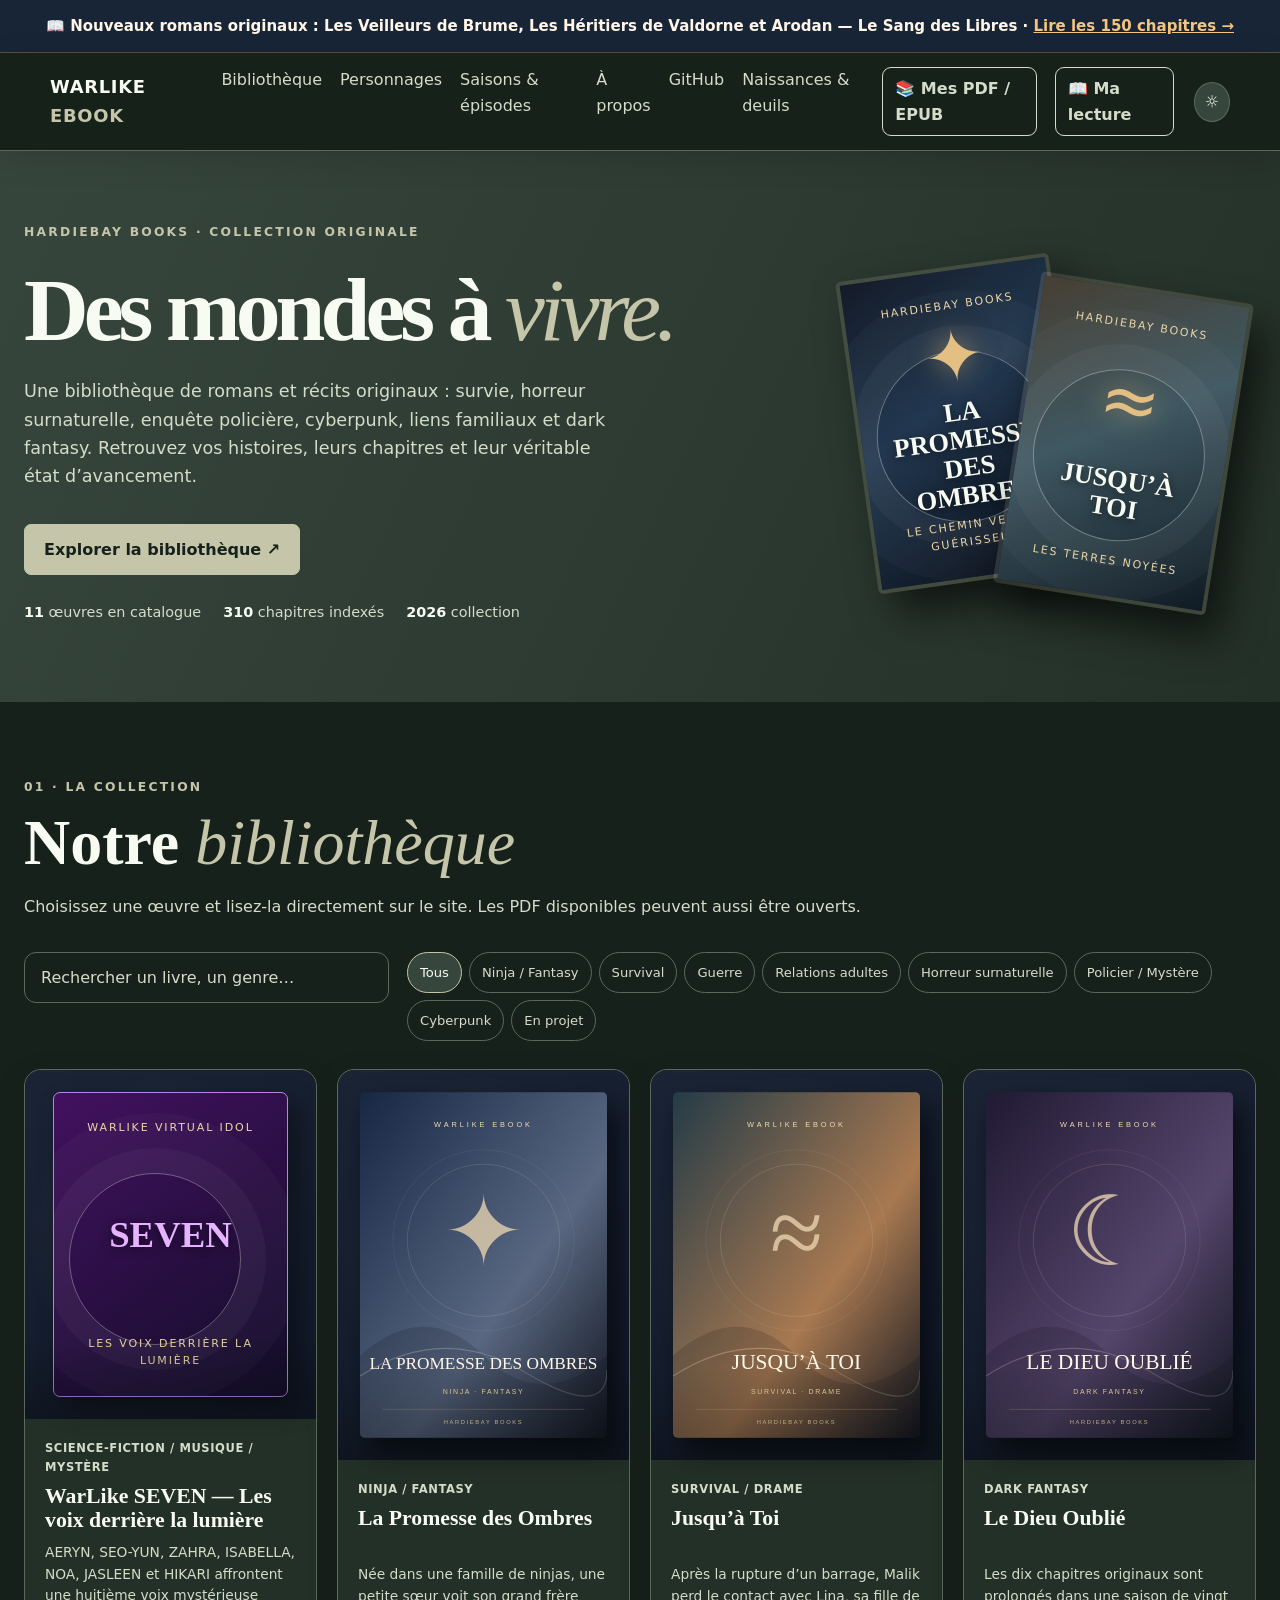
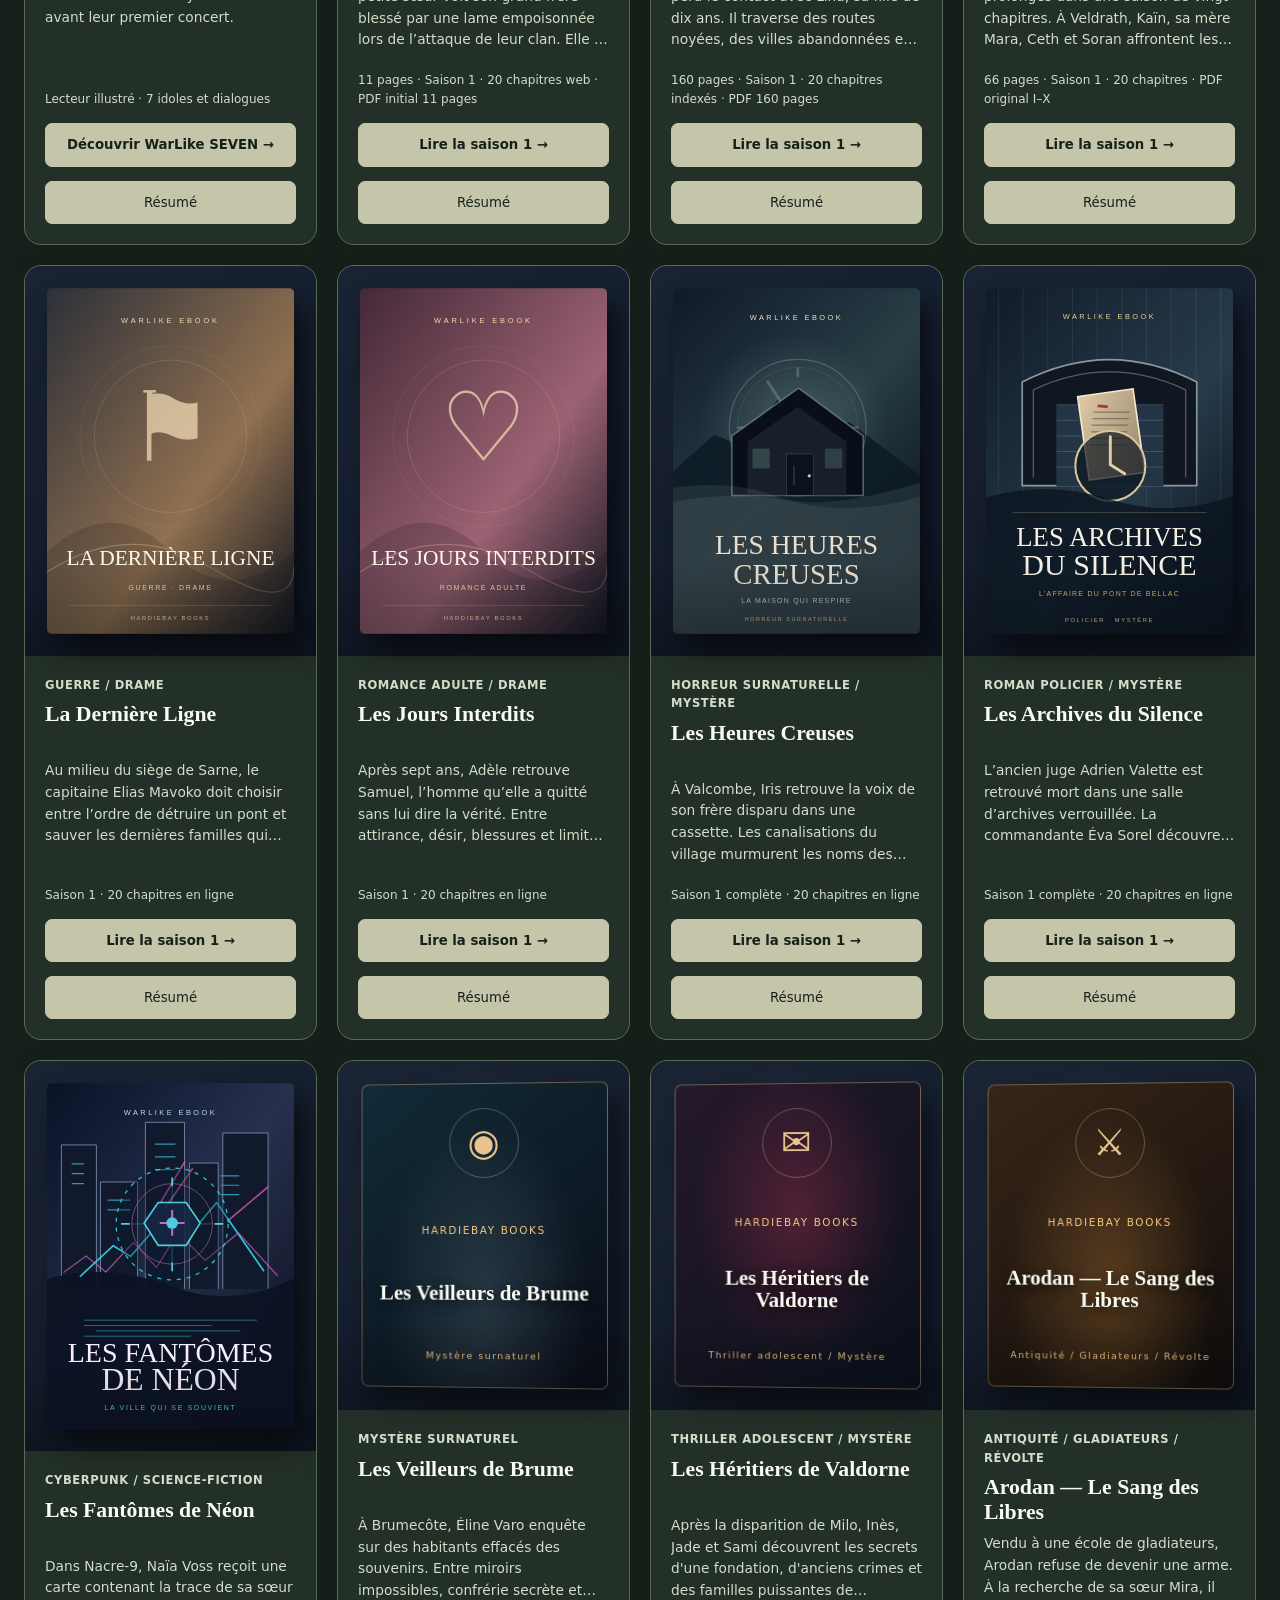
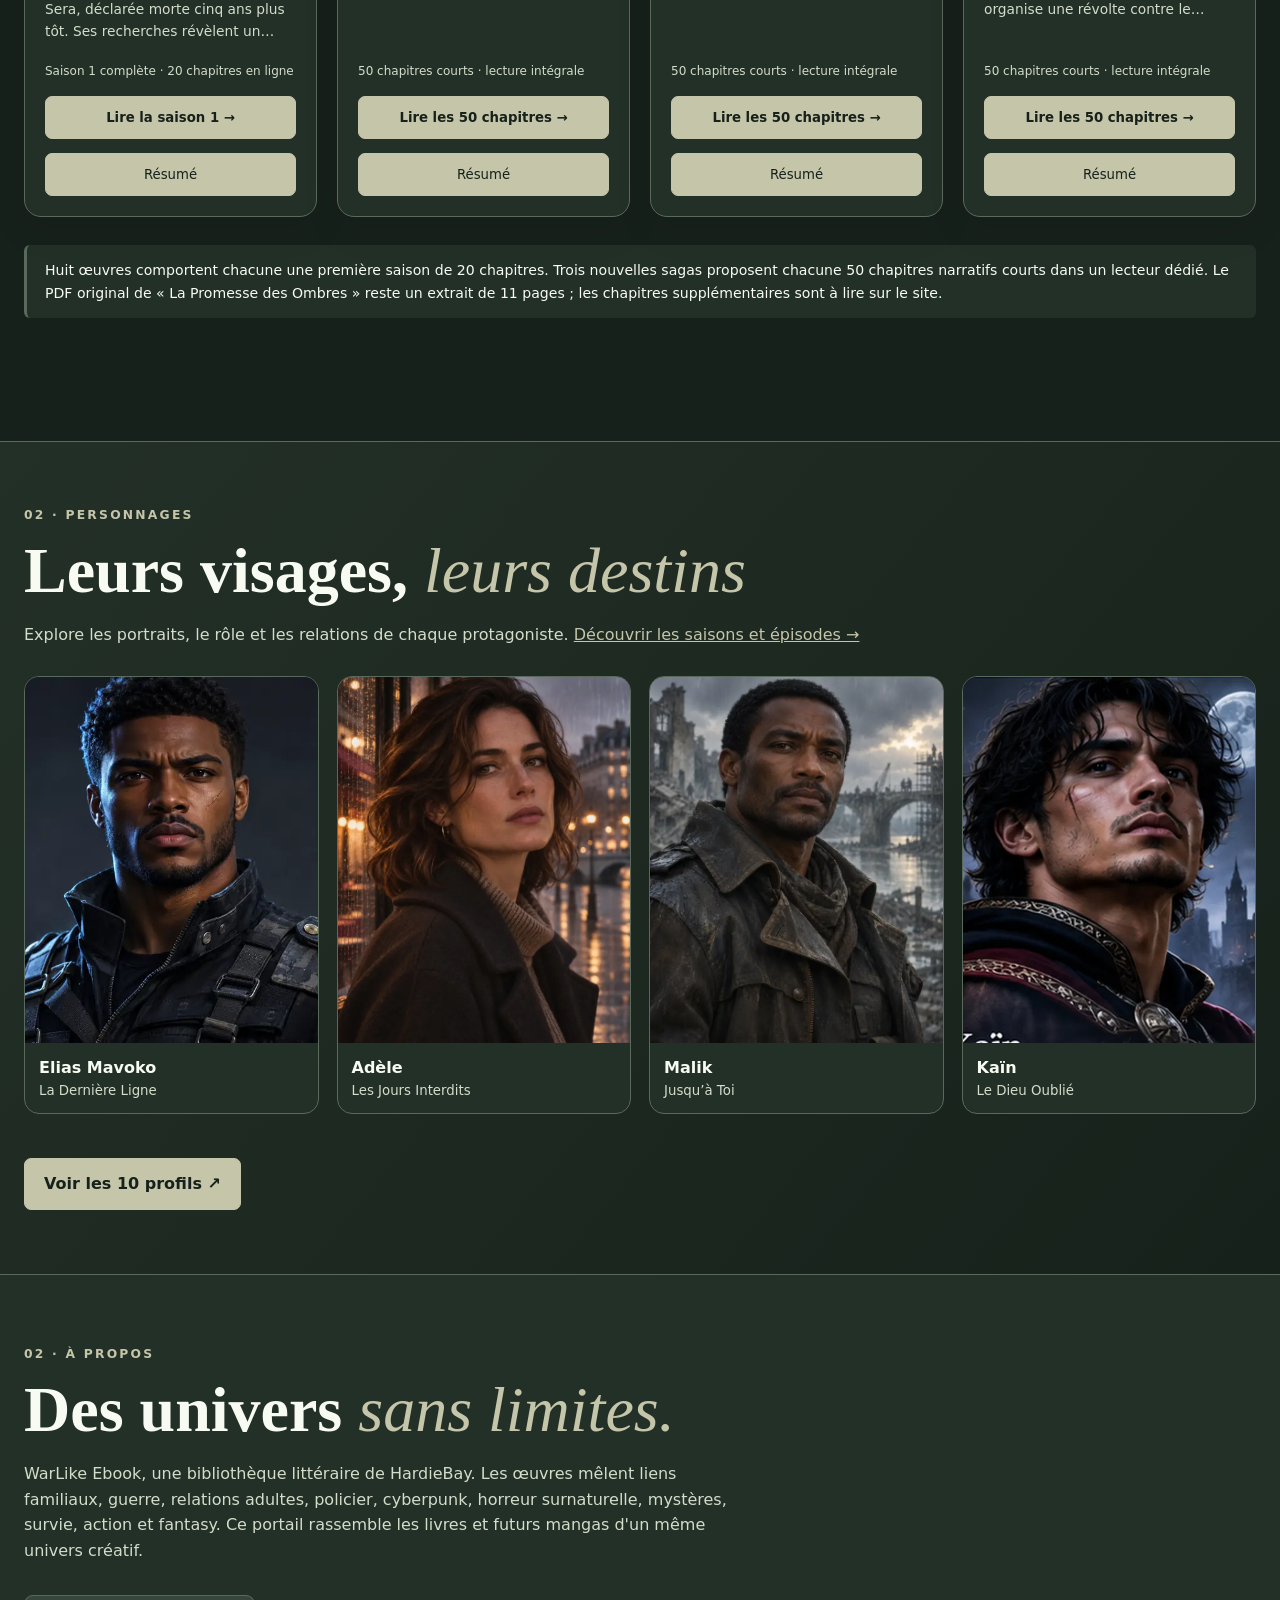
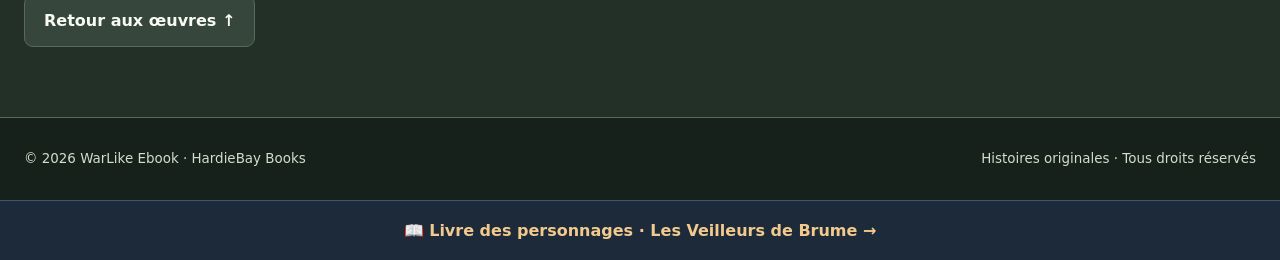
==== commit 367f3970: "feat(ebook): link private PDF/EPUB library and reading-backup actions" ====
--- a/index.html
+++ b/index.html
@@ -49,7 +49,7 @@
 <link rel="stylesheet" href="./design-system/warlike-foundation.css?v=1.1">
 <link rel="stylesheet" href="./design-system/warlike-shell.css?v=1.1">
 </head><body><div style="background:#182537;border-bottom:1px solid #5c4f3e;padding:14px 22px;text-align:center;color:#fff6e7;font:600 15px/1.6 system-ui">📖 Nouveaux romans originaux : <strong>Les Veilleurs de Brume</strong>, <strong>Les Héritiers de Valdorne</strong> et <strong>Arodan — Le Sang des Libres</strong> · <a style="color:#f5c580;text-decoration:underline" href="nouveaux-romans.html">Lire les 150 chapitres →</a></div>
-<header><a class="brand" href="#accueil">WARLIKE <b>EBOOK</b></a><nav><a href="#bibliotheque">Bibliothèque</a><a href="./personnages.html">Personnages</a><a href="./saisons.html">Saisons & épisodes</a><a href="#auteur">À propos</a><a href="https://github.com/Motherlode94/WarLike-Ebook" target="_blank" rel="noopener">GitHub</a><a href="./vies-et-deuils.html">Naissances &amp; deuils</a><a href="./ma-lecture.html" style="display:inline-flex;align-items:center;gap:6px;border:1px solid currentColor;border-radius:9px;padding:8px 12px;font-weight:700;text-decoration:none">📖 Ma lecture</a></nav><button class="theme" id="theme" aria-label="Changer le thème">☼</button></header>
+<header><a class="brand" href="#accueil">WARLIKE <b>EBOOK</b></a><nav><a href="#bibliotheque">Bibliothèque</a><a href="./personnages.html">Personnages</a><a href="./saisons.html">Saisons & épisodes</a><a href="#auteur">À propos</a><a href="https://github.com/Motherlode94/WarLike-Ebook" target="_blank" rel="noopener">GitHub</a><a href="./vies-et-deuils.html">Naissances &amp; deuils</a><a href="./mes-livres.html" style="display:inline-flex;align-items:center;gap:6px;border:1px solid currentColor;border-radius:9px;padding:8px 12px;font-weight:700;text-decoration:none">📚 Mes PDF / EPUB</a><a href="./ma-lecture.html" style="display:inline-flex;align-items:center;gap:6px;border:1px solid currentColor;border-radius:9px;padding:8px 12px;font-weight:700;text-decoration:none">📖 Ma lecture</a></nav><button class="theme" id="theme" aria-label="Changer le thème">☼</button></header>
 <main><section class="hero" id="accueil"><div class="wrap hero-grid"><div><div class="eyebrow">HardieBay Books · Collection originale</div><h1>Des mondes à <em>vivre.</em></h1><p>Une bibliothèque de romans et récits originaux : survie, horreur surnaturelle, enquête policière, cyberpunk, liens familiaux et dark fantasy. Retrouvez vos histoires, leurs chapitres et leur véritable état d’avancement.</p><a class="cta" href="#bibliotheque">Explorer la bibliothèque ↗</a><div class="stats"><span><b>11</b> œuvres en catalogue</span><span><b>310</b> chapitres indexés</span><span><b>2026</b> collection</span></div></div><div class="hero-visual" aria-hidden="true"><div class="mockbook"><div class="cover"><small>HARDIEBAY BOOKS</small><div class="symbol">✦</div><strong>LA PROMESSE DES OMBRES</strong><span>LE CHEMIN VERS LA GUÉRISSEUSE</span></div></div><div class="mockbook"><div class="cover survival"><small>HARDIEBAY BOOKS</small><div class="symbol">≈</div><strong>JUSQU’À TOI</strong><span>LES TERRES NOYÉES</span></div></div></div></div></section>
 <section class="catalogue wrap" id="bibliotheque"><div class="eyebrow">01 · La collection</div><h2>Notre <em>bibliothèque</em></h2><p>Choisissez une œuvre et lisez-la directement sur le site. Les PDF disponibles peuvent aussi être ouverts.</p><div class="tools"><input id="search" class="search" type="search" aria-label="Rechercher un livre" placeholder="Rechercher un livre, un genre…"><div class="filters"><button class="filter active" data-filter="all">Tous</button><button class="filter" data-filter="fantasy">Ninja / Fantasy</button><button class="filter" data-filter="survival">Survival</button><button class="filter" data-filter="war">Guerre</button><button class="filter" data-filter="romance">Relations adultes</button><button class="filter" data-filter="horror">Horreur surnaturelle</button><button class="filter" data-filter="policier">Policier / Mystère</button><button class="filter" data-filter="cyberpunk">Cyberpunk</button><button class="filter" data-filter="upcoming">En projet</button></div></div><div id="books" class="books"></div><p id="empty">Aucun résultat trouvé.</p><div class="notice">Huit œuvres comportent chacune une première saison de 20 chapitres. Trois nouvelles sagas proposent chacune 50 chapitres narratifs courts dans un lecteur dédié. Le PDF original de « La Promesse des Ombres » reste un extrait de 11 pages ; les chapitres supplémentaires sont à lire sur le site.</div></section>
 <section class="profile-highlight" id="personnages"><div class="wrap"><div class="eyebrow">02 · Personnages</div><h2>Leurs visages, <em>leurs destins</em></h2><p>Explore les portraits, le rôle et les relations de chaque protagoniste. <a href="./saisons.html" style="color:var(--accent);text-decoration:underline">Découvrir les saisons et épisodes →</a></p><div class="profile-grid"><a class="profile-card" href="./personnages.html"><img loading="lazy" src="assets/characters/elias.webp" alt="Portrait illustré d’Elias Mavoko"><span class="profile-label">Elias Mavoko<small>La Dernière Ligne</small></span></a><a class="profile-card" href="./personnages.html"><img loading="lazy" src="assets/characters/adele.webp" alt="Portrait illustré d’Adèle"><span class="profile-label">Adèle<small>Les Jours Interdits</small></span></a><a class="profile-card" href="./personnages.html"><img loading="lazy" src="assets/characters/malik.webp" alt="Portrait illustré de Malik"><span class="profile-label">Malik<small>Jusqu’à Toi</small></span></a><a class="profile-card" href="./personnages.html"><img loading="lazy" src="assets/characters/kain.webp" alt="Portrait illustré de Kaïn"><span class="profile-label">Kaïn<small>Le Dieu Oublié</small></span></a></div><a href="./personnages.html" class="cta">Voir les 10 profils ↗</a></div></section>
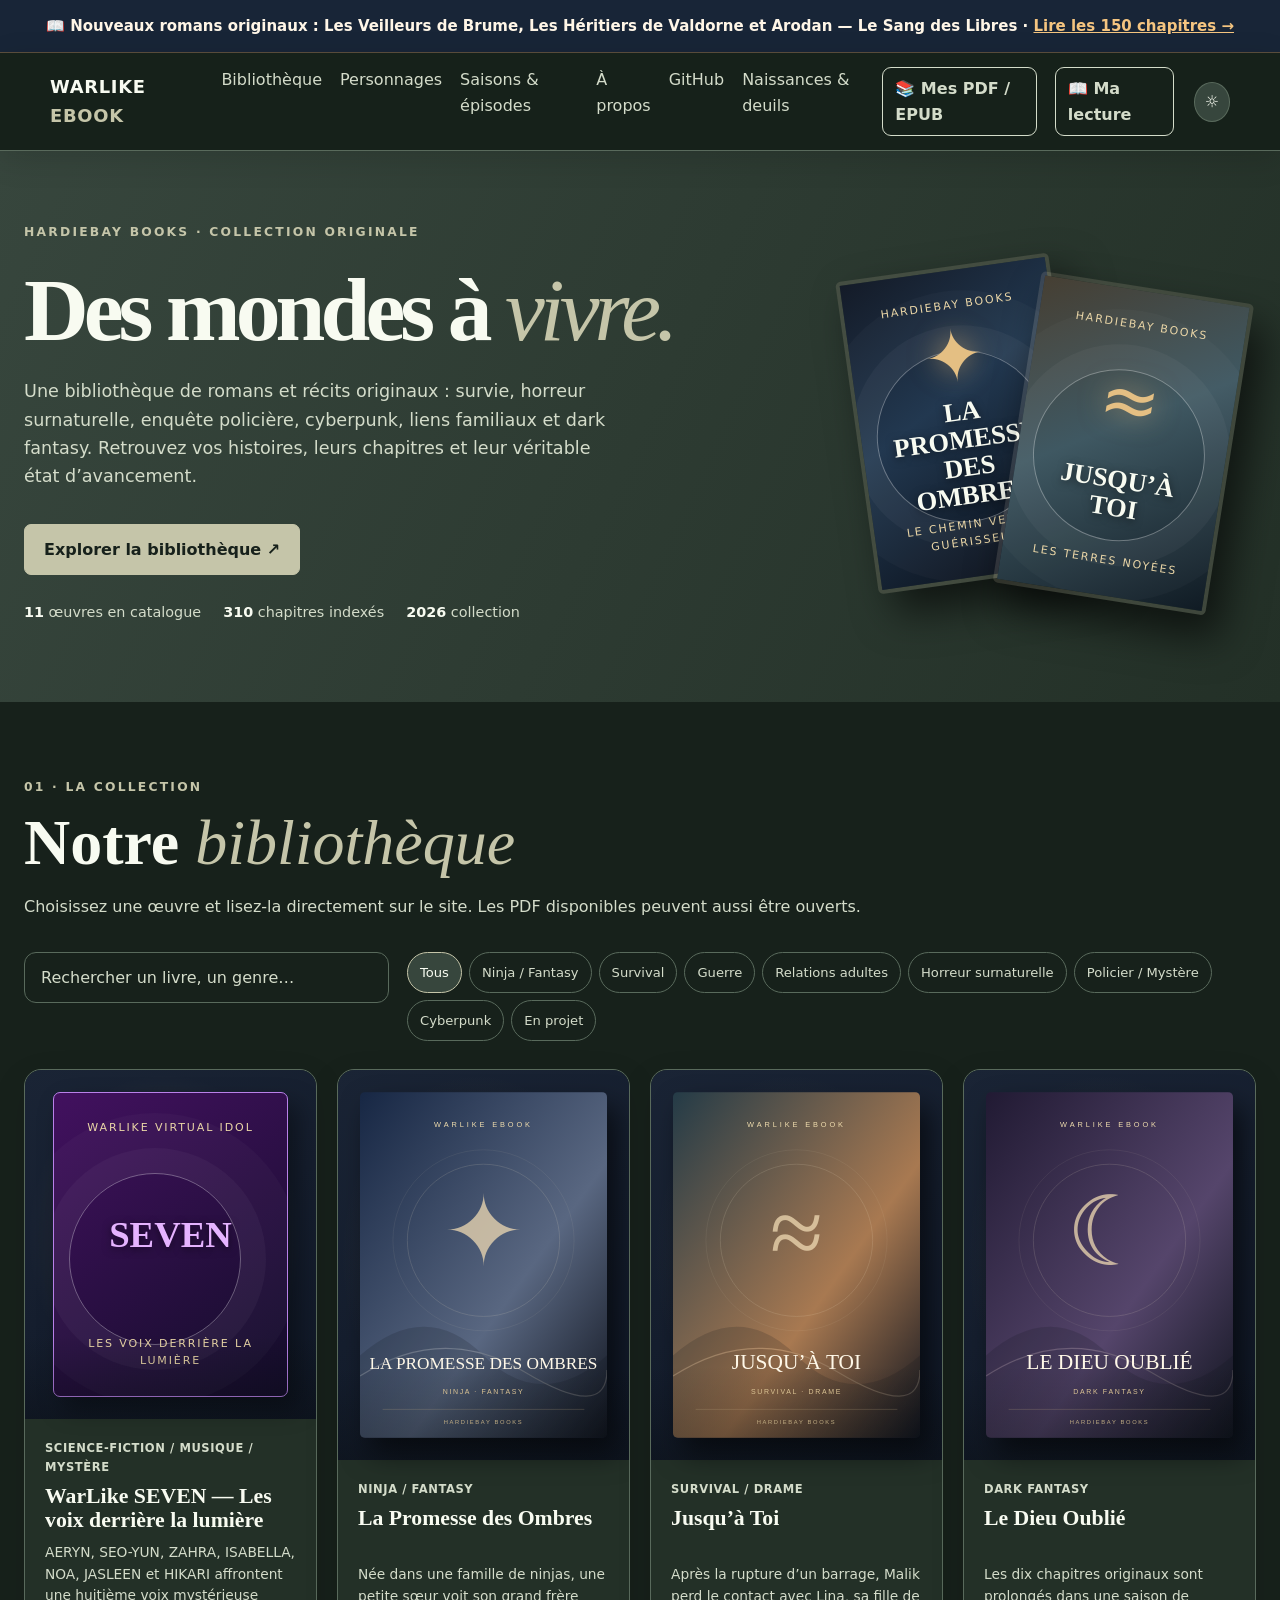
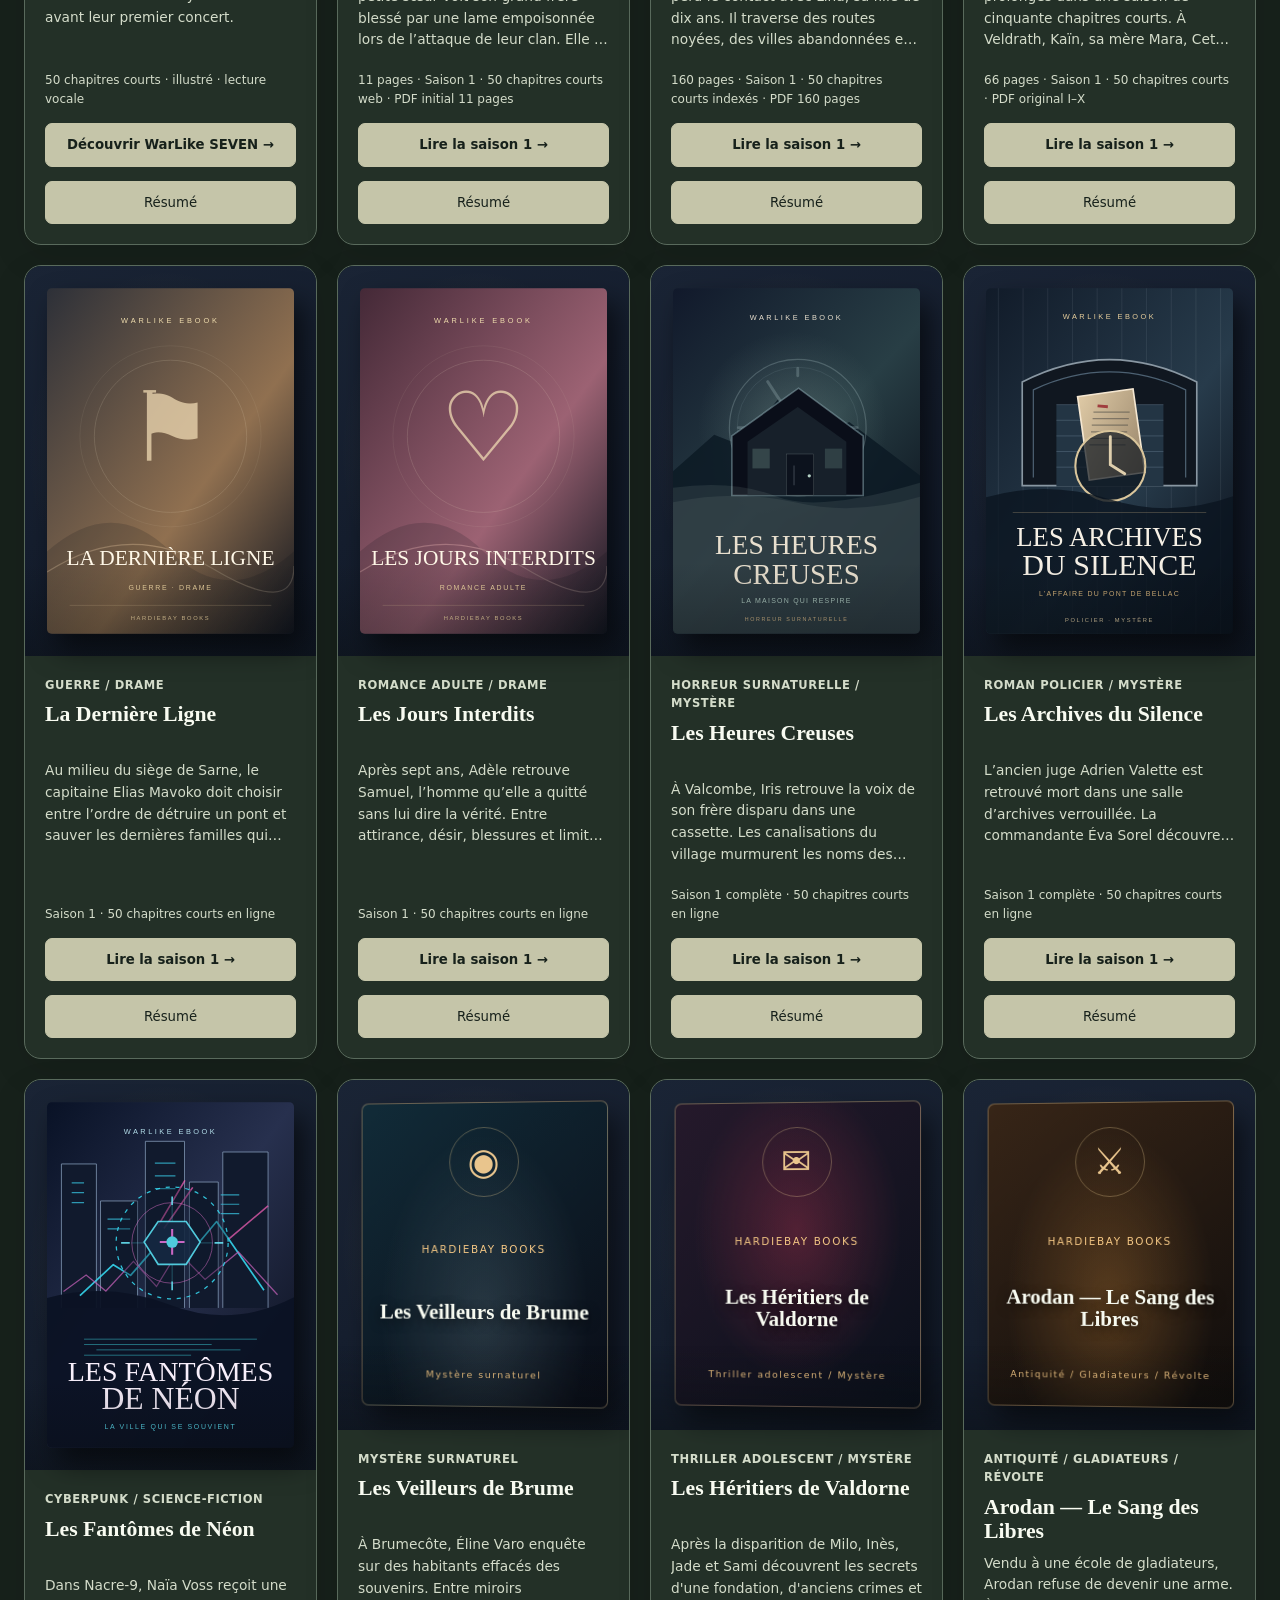
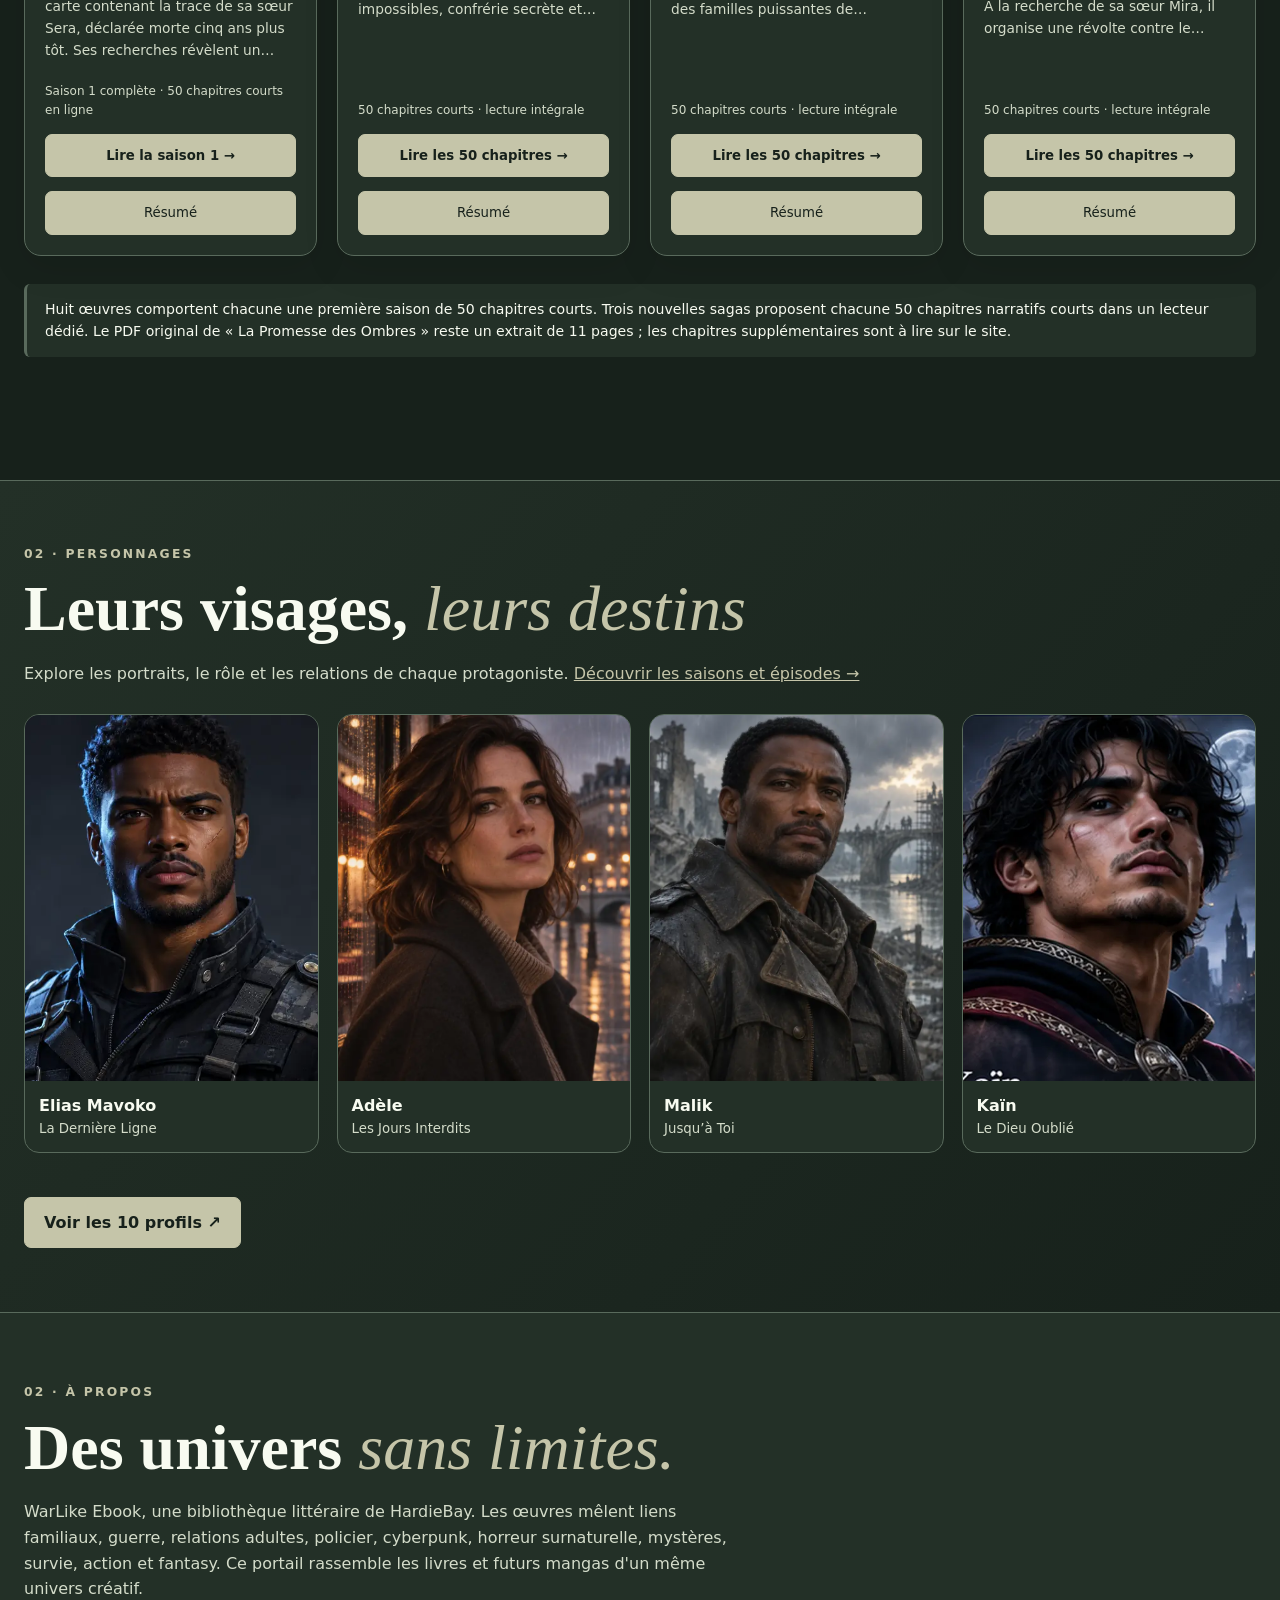
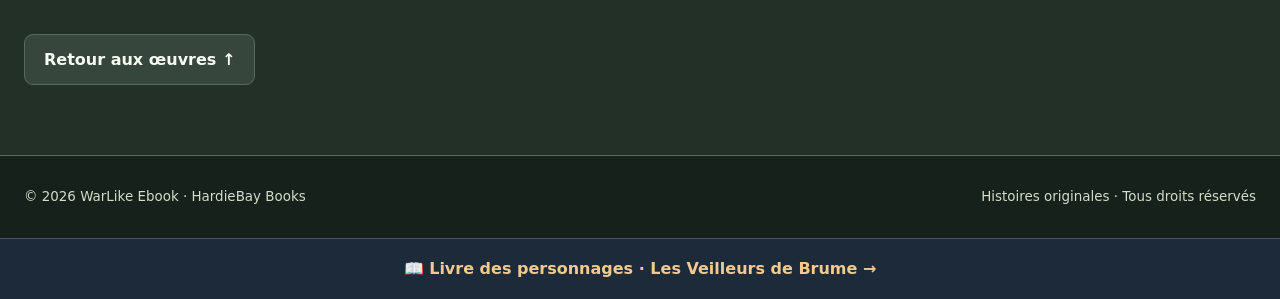
==== commit 7e6ba3de: "feat(books): complete nine books to 50 chapters and add read aloud" ====
--- a/index.html
+++ b/index.html
@@ -51,12 +51,12 @@
 </head><body><div style="background:#182537;border-bottom:1px solid #5c4f3e;padding:14px 22px;text-align:center;color:#fff6e7;font:600 15px/1.6 system-ui">📖 Nouveaux romans originaux : <strong>Les Veilleurs de Brume</strong>, <strong>Les Héritiers de Valdorne</strong> et <strong>Arodan — Le Sang des Libres</strong> · <a style="color:#f5c580;text-decoration:underline" href="nouveaux-romans.html">Lire les 150 chapitres →</a></div>
 <header><a class="brand" href="#accueil">WARLIKE <b>EBOOK</b></a><nav><a href="#bibliotheque">Bibliothèque</a><a href="./personnages.html">Personnages</a><a href="./saisons.html">Saisons & épisodes</a><a href="#auteur">À propos</a><a href="https://github.com/Motherlode94/WarLike-Ebook" target="_blank" rel="noopener">GitHub</a><a href="./vies-et-deuils.html">Naissances &amp; deuils</a><a href="./mes-livres.html" style="display:inline-flex;align-items:center;gap:6px;border:1px solid currentColor;border-radius:9px;padding:8px 12px;font-weight:700;text-decoration:none">📚 Mes PDF / EPUB</a><a href="./ma-lecture.html" style="display:inline-flex;align-items:center;gap:6px;border:1px solid currentColor;border-radius:9px;padding:8px 12px;font-weight:700;text-decoration:none">📖 Ma lecture</a></nav><button class="theme" id="theme" aria-label="Changer le thème">☼</button></header>
 <main><section class="hero" id="accueil"><div class="wrap hero-grid"><div><div class="eyebrow">HardieBay Books · Collection originale</div><h1>Des mondes à <em>vivre.</em></h1><p>Une bibliothèque de romans et récits originaux : survie, horreur surnaturelle, enquête policière, cyberpunk, liens familiaux et dark fantasy. Retrouvez vos histoires, leurs chapitres et leur véritable état d’avancement.</p><a class="cta" href="#bibliotheque">Explorer la bibliothèque ↗</a><div class="stats"><span><b>11</b> œuvres en catalogue</span><span><b>310</b> chapitres indexés</span><span><b>2026</b> collection</span></div></div><div class="hero-visual" aria-hidden="true"><div class="mockbook"><div class="cover"><small>HARDIEBAY BOOKS</small><div class="symbol">✦</div><strong>LA PROMESSE DES OMBRES</strong><span>LE CHEMIN VERS LA GUÉRISSEUSE</span></div></div><div class="mockbook"><div class="cover survival"><small>HARDIEBAY BOOKS</small><div class="symbol">≈</div><strong>JUSQU’À TOI</strong><span>LES TERRES NOYÉES</span></div></div></div></div></section>
-<section class="catalogue wrap" id="bibliotheque"><div class="eyebrow">01 · La collection</div><h2>Notre <em>bibliothèque</em></h2><p>Choisissez une œuvre et lisez-la directement sur le site. Les PDF disponibles peuvent aussi être ouverts.</p><div class="tools"><input id="search" class="search" type="search" aria-label="Rechercher un livre" placeholder="Rechercher un livre, un genre…"><div class="filters"><button class="filter active" data-filter="all">Tous</button><button class="filter" data-filter="fantasy">Ninja / Fantasy</button><button class="filter" data-filter="survival">Survival</button><button class="filter" data-filter="war">Guerre</button><button class="filter" data-filter="romance">Relations adultes</button><button class="filter" data-filter="horror">Horreur surnaturelle</button><button class="filter" data-filter="policier">Policier / Mystère</button><button class="filter" data-filter="cyberpunk">Cyberpunk</button><button class="filter" data-filter="upcoming">En projet</button></div></div><div id="books" class="books"></div><p id="empty">Aucun résultat trouvé.</p><div class="notice">Huit œuvres comportent chacune une première saison de 20 chapitres. Trois nouvelles sagas proposent chacune 50 chapitres narratifs courts dans un lecteur dédié. Le PDF original de « La Promesse des Ombres » reste un extrait de 11 pages ; les chapitres supplémentaires sont à lire sur le site.</div></section>
+<section class="catalogue wrap" id="bibliotheque"><div class="eyebrow">01 · La collection</div><h2>Notre <em>bibliothèque</em></h2><p>Choisissez une œuvre et lisez-la directement sur le site. Les PDF disponibles peuvent aussi être ouverts.</p><div class="tools"><input id="search" class="search" type="search" aria-label="Rechercher un livre" placeholder="Rechercher un livre, un genre…"><div class="filters"><button class="filter active" data-filter="all">Tous</button><button class="filter" data-filter="fantasy">Ninja / Fantasy</button><button class="filter" data-filter="survival">Survival</button><button class="filter" data-filter="war">Guerre</button><button class="filter" data-filter="romance">Relations adultes</button><button class="filter" data-filter="horror">Horreur surnaturelle</button><button class="filter" data-filter="policier">Policier / Mystère</button><button class="filter" data-filter="cyberpunk">Cyberpunk</button><button class="filter" data-filter="upcoming">En projet</button></div></div><div id="books" class="books"></div><p id="empty">Aucun résultat trouvé.</p><div class="notice">Huit œuvres comportent chacune une première saison de 50 chapitres courts. Trois nouvelles sagas proposent chacune 50 chapitres narratifs courts dans un lecteur dédié. Le PDF original de « La Promesse des Ombres » reste un extrait de 11 pages ; les chapitres supplémentaires sont à lire sur le site.</div></section>
 <section class="profile-highlight" id="personnages"><div class="wrap"><div class="eyebrow">02 · Personnages</div><h2>Leurs visages, <em>leurs destins</em></h2><p>Explore les portraits, le rôle et les relations de chaque protagoniste. <a href="./saisons.html" style="color:var(--accent);text-decoration:underline">Découvrir les saisons et épisodes →</a></p><div class="profile-grid"><a class="profile-card" href="./personnages.html"><img loading="lazy" src="assets/characters/elias.webp" alt="Portrait illustré d’Elias Mavoko"><span class="profile-label">Elias Mavoko<small>La Dernière Ligne</small></span></a><a class="profile-card" href="./personnages.html"><img loading="lazy" src="assets/characters/adele.webp" alt="Portrait illustré d’Adèle"><span class="profile-label">Adèle<small>Les Jours Interdits</small></span></a><a class="profile-card" href="./personnages.html"><img loading="lazy" src="assets/characters/malik.webp" alt="Portrait illustré de Malik"><span class="profile-label">Malik<small>Jusqu’à Toi</small></span></a><a class="profile-card" href="./personnages.html"><img loading="lazy" src="assets/characters/kain.webp" alt="Portrait illustré de Kaïn"><span class="profile-label">Kaïn<small>Le Dieu Oublié</small></span></a></div><a href="./personnages.html" class="cta">Voir les 10 profils ↗</a></div></section>
 <section class="about" id="auteur"><div class="wrap"><div class="eyebrow">02 · À propos</div><h2>Des univers <em>sans limites.</em></h2><p>WarLike Ebook, une bibliothèque littéraire de HardieBay. Les œuvres mêlent liens familiaux, guerre, relations adultes, policier, cyberpunk, horreur surnaturelle, mystères, survie, action et fantasy. Ce portail rassemble les livres et futurs mangas d'un même univers créatif.</p><a class="outline" href="#bibliotheque">Retour aux œuvres ↑</a></div></section></main>
 <footer><div class="wrap"><span>© 2026 WarLike Ebook · HardieBay Books</span><span>Histoires originales · Tous droits réservés</span></div></footer>
 <dialog id="modal"><button class="close" id="close" aria-label="Fermer">×</button><div class="eyebrow" id="modalGenre"></div><h2 id="modalTitle"></h2><p id="modalDescription"></p><div class="meta" id="modalMeta"></div><p class="notice" id="modalNote"></p><a class="cta" id="modalRead">Lire la saison 1 →</a> <a class="outline" id="modalPdf" target="_blank" rel="noopener">Ouvrir le PDF ↗</a><h3 style="font-family:Georgia,serif;margin-top:24px">Extrait du livre</h3><div id="excerpt" style="padding:20px;border:1px solid var(--line);border-radius:10px;background:var(--soft);white-space:pre-line;font-family:Georgia,serif;line-height:1.85"></div></dialog>
 <script>
-const items=[{id:'seven',title:'WarLike SEVEN — Les voix derrière la lumière',subtitle:'Tome I · Idoles virtuelles',genre:'Science-fiction / Musique / Mystère',cat:'cyberpunk',pages:null,status:'Lecteur illustré · 7 idoles et dialogues',symbol:'✦',url:'seven.html',desc:'AERYN, SEO-YUN, ZAHRA, ISABELLA, NOA, JASLEEN et HIKARI affrontent une huitième voix mystérieuse avant leur premier concert.'},{id:'ombres',title:'La Promesse des Ombres',subtitle:'Le chemin vers la guérisseuse',genre:'Ninja / Fantasy',cat:'fantasy',pages:11,status:'Saison 1 · 20 chapitres web · PDF initial 11 pages',cover:'',symbol:'✦',desc:'Née dans une famille de ninjas, une petite sœur voit son grand frère blessé par une lame empoisonnée lors de l’attaque de leur clan. Elle le traîne à travers la forêt et la neige jusqu’à une guérisseuse bannie. Épuisée, elle s’évanouit devant sa porte. Un secret sur le poison ouvre un nouveau chapitre.'},{id:'toi',title:'Jusqu’à Toi',subtitle:'Tome 1 — Les Terres Noyées',genre:'Survival / Drame',cat:'survival',pages:160,status:'Saison 1 · 20 chapitres indexés · PDF 160 pages',symbol:'≈',desc:'Après la rupture d’un barrage, Malik perd le contact avec Lina, sa fille de dix ans. Il traverse des routes noyées, des villes abandonnées et des territoires dangereux pour la retrouver. Une histoire de survie et de ténacité.'},{id:'dieu',title:'Le Dieu Oublié',subtitle:'Tome I — La Cendre et le Réveil',genre:'Dark fantasy',cat:'fantasy',pages:66,status:'Saison 1 · 20 chapitres · PDF original I–X',symbol:'☾',desc:'Les dix chapitres originaux sont prolongés dans une saison de vingt chapitres. À Veldrath, Kaïn, sa mère Mara, Ceth et Soran affrontent les traces d’une histoire volontairement effacée. Tome I : La Cendre et le Réveil.'},{id:'ligne',title:'La Dernière Ligne',subtitle:'Saison 1 · 20 chapitres',genre:'Guerre / Drame',cat:'war',pages:null,status:'Saison 1 · 20 chapitres en ligne',symbol:'⚑',url:'livres/la-derniere-ligne.html',desc:'Au milieu du siège de Sarne, le capitaine Elias Mavoko doit choisir entre l’ordre de détruire un pont et sauver les dernières familles qui tentent de fuir. Une histoire de courage ordinaire, de responsabilité et de reconstruction.'},{id:'jours',title:'Les Jours Interdits',subtitle:'Saison 1 · 20 chapitres',genre:'Romance adulte / Drame',cat:'romance',pages:null,status:'Saison 1 · 20 chapitres en ligne',symbol:'♡',url:'livres/les-jours-interdits.html',desc:'Après sept ans, Adèle retrouve Samuel, l’homme qu’elle a quitté sans lui dire la vérité. Entre attirance, désir, blessures et limites personnelles, pourront-ils recommencer autrement ?'},{id:'heures',title:'Les Heures Creuses',subtitle:'Saison 1 — La Maison qui Respire',genre:'Horreur surnaturelle / Mystère',cat:'horror',pages:null,status:'Saison 1 complète · 20 chapitres en ligne',symbol:'◷',desc:'À Valcombe, Iris retrouve la voix de son frère disparu dans une cassette. Les canalisations du village murmurent les noms des morts ; répondre trois fois peut faire disparaître les vivants. Un mystère surnaturel où le silence est parfois la seule défense.'},{id:'archives',title:'Les Archives du Silence',subtitle:'Saison 1 — L’Affaire du pont de Bellac',genre:'Roman policier / Mystère',cat:'policier',pages:null,status:'Saison 1 complète · 20 chapitres en ligne',symbol:'⌕',desc:'L’ancien juge Adrien Valette est retrouvé mort dans une salle d’archives verrouillée. La commandante Éva Sorel découvre un dossier falsifié, onze victimes oubliées et plusieurs suspects dont les alibis se contredisent.'},{id:'neon',title:'Les Fantômes de Néon',subtitle:'Saison 1 — La Ville qui se Souvient',genre:'Cyberpunk / Science-fiction',cat:'cyberpunk',pages:null,status:'Saison 1 complète · 20 chapitres en ligne',symbol:'◇',desc:'Dans Nacre-9, Naïa Voss reçoit une carte contenant la trace de sa sœur Sera, déclarée morte cinq ans plus tôt. Ses recherches révèlent un réseau de surveillance et de souvenirs manipulés par Synapse Corporation.'},{"id":"brume","title":"Les Veilleurs de Brume","subtitle":"50 chapitres courts","genre":"Mystère surnaturel","cat":"horror","pages":null,"status":"50 chapitres courts · lecture intégrale","symbol":"◎","desc":"À Brumecôte, Éline Varo enquête sur des habitants effacés des souvenirs. Entre miroirs impossibles, confrérie secrète et passages entre deux réalités, elle refuse de sacrifier les disparus."},{"id":"valdorne","title":"Les Héritiers de Valdorne","subtitle":"50 chapitres courts","genre":"Thriller adolescent / Mystère","cat":"policier","pages":null,"status":"50 chapitres courts · lecture intégrale","symbol":"✉","desc":"Après la disparition de Milo, Inès, Jade et Sami découvrent les secrets d'une fondation, d'anciens crimes et des familles puissantes de Valdorne."},{"id":"arodan","title":"Arodan — Le Sang des Libres","subtitle":"50 chapitres courts","genre":"Antiquité / Gladiateurs / Révolte","cat":"war","pages":null,"status":"50 chapitres courts · lecture intégrale","symbol":"⚔","desc":"Vendu à une école de gladiateurs, Arodan refuse de devenir une arme. À la recherche de sa sœur Mira, il organise une révolte contre le pouvoir du gouverneur Varis."}];
-const EXCERPTS={ombres:'La première fois qu’elle réussit à disparaître aux yeux de son frère, elle avait attendu qu’il se retourne avant de se cacher derrière un cerisier.\n\n— Je sais que tu es là, dit-il.\n\nElle retint son souffle. Les branches remuaient au-dessus d’elle, chargées de fleurs pâles.\n\n— Ton ombre dépasse.',toi:'Après la rupture d’un barrage, Malik perd tout contact avec Lina, sa fille de dix ans. Sa recherche le conduira à travers des territoires noyés où chaque décision compte.\n\nCeci est un aperçu de l’intrigue, pas une citation du manuscrit.',ligne:'À l’aube du quarante-troisième jour, le pont de Sarne tenait encore. Il n’en restait que deux travées, une chaussée crevassée et les carcasses de trois camions, mais on pouvait passer à pied.',jours:'À trente-deux ans, Adèle avait appris à quitter les lieux avant qu’ils ne deviennent des souvenirs. C’était du moins ce qu’elle racontait à ses amis.',dieu:'Il n’y avait pas de présage cette nuit-là.\n\nPas d’étoile filante traversant le ciel de Veldrath. Pas de tremblement de terre secouant les fondations déjà fragiles du quartier bas.\n\nJuste la pluie — fine, froide, parfaitement indifférente — qui martelait le toit de tôle d’une maison trop petite pour mériter ce nom.'};const $=s=>document.querySelector(s);let filter='all';function draw(){const q=$('#search').value.toLocaleLowerCase('fr').trim();const list=items.filter(b=>(filter==='all'||b.cat===filter)&&[b.title,b.subtitle,b.genre,b.desc].join(' ').toLocaleLowerCase('fr').includes(q));$('#books').innerHTML=list.map(b=>'<article class="book"><div class="poster">'+(b.id==='seven'?'<div class="cover" style="min-width:180px;background:linear-gradient(145deg,#42115f,#130d29);border:1px solid #b981e9;border-radius:7px"><small>WARLIKE VIRTUAL IDOL</small><strong style="font-size:2.3rem;color:#e5b3ff">SEVEN</strong><span>LES VOIX DERRIÈRE LA LUMIÈRE</span></div>':b.id==='brume'||b.id==='valdorne'||b.id==='arodan'?'<div class="new-cover '+b.id+'"><small>HARDIEBAY BOOKS</small><strong>'+b.title+'</strong><span>'+b.genre+'</span></div>':'<img class="cover-art" loading="lazy" src="assets/covers/'+b.id+'.svg" alt="Couverture illustrée de '+b.title+'">')+'</div><div class="detail"><span class="tag">'+b.genre+'</span><h3>'+b.title+'</h3><p>'+b.desc+'</p><div class="meta">'+(b.pages?b.pages+' pages · ':'')+b.status+'</div><a class="read" href="'+((b.id==='seven'?'./seven.html':b.id==='brume'||b.id==='valdorne'||b.id==='arodan'?'./nouveaux-romans.html?livre='+encodeURIComponent(b.id):'./saisons.html?livre='+b.id))+'">'+(b.id==='seven'?'Découvrir WarLike SEVEN →':b.id==='brume'||b.id==='valdorne'||b.id==='arodan'?'Lire les 50 chapitres →':'Lire la saison 1 →')+'</a> <button class="read" data-id="'+b.id+'">Résumé</button></div></article>').join('');$('#empty').style.display=list.length?'none':'block'};$('#search').addEventListener('input',draw);document.querySelectorAll('.filter').forEach(x=>x.addEventListener('click',()=>{filter=x.dataset.filter;document.querySelectorAll('.filter').forEach(y=>y.classList.toggle('active',x===y));draw()}));$('#books').addEventListener('click',e=>{const b=items.find(x=>x.id===e.target.dataset.id);if(!b)return;$('#modalGenre').textContent=b.genre;$('#modalTitle').textContent=b.title;$('#modalDescription').textContent=b.desc;$('#modalMeta').textContent=(b.pages?b.pages+' pages · ':'')+b.subtitle;const pdfFiles={ombres:'la-promesse-des-ombres',toi:'jusqua-toi',dieu:'le-dieu-oublie'};$('#modalNote').textContent=b.id==='ombres'?'La saison 1 en ligne compte 20 chapitres ; le PDF historique reste un extrait de 11 pages.':b.id==='dieu'?'Saison 1 : 20 chapitres (les dix premiers proviennent du PDF original).':(b.id==='brume'||b.id==='valdorne'||b.id==='arodan'?'50 chapitres narratifs courts, à lire intégralement dans le nouveau lecteur.':'Saison 1 : 20 chapitres en ligne, organisés en cinq épisodes.');$('#excerpt').textContent=EXCERPTS[b.id]||(b.id==='neon'?'La carte portait le nom de Sera Voss, la sœur de Naïa déclarée morte cinq ans auparavant. Sous les néons, une notification apparut : « Ne livre pas ce que tu n’as pas encore compris. »':b.id==='archives'?'Dans la main de l’ancien juge, les enquêteurs trouvèrent un fragment de papier bleu : « Ce n’était pas un accident. » La porte se verrouillait pourtant toute seule.':b.id==='heures'?'À 2 h 17, Iris plaça la bande dans le magnétophone. Trois coups résonnèrent depuis l’intérieur de la machine. Puis la voix de Noé demanda : « Iris, tu m’entends ? »':'Extrait à consulter dans la saison.');$('#modalRead').href=b.id==='seven'?'./seven.html':(b.id==='brume'||b.id==='valdorne'||b.id==='arodan'?'./nouveaux-romans.html?livre=':'./saisons.html?livre=')+encodeURIComponent(b.id);$('#modalRead').textContent=b.id==='seven'?'Ouvrir le lecteur illustré →':(b.id==='brume'||b.id==='valdorne'||b.id==='arodan')?'Lire les 50 chapitres →':'Lire la saison 1 →';$('#modalPdf').hidden=!pdfFiles[b.id];if(pdfFiles[b.id])$('#modalPdf').href='./assets/books/'+pdfFiles[b.id]+'.pdf';$('#modal').showModal()});$('#close').onclick=()=>$('#modal').close();$('#modal').onclick=e=>{if(e.target.id==='modal')e.target.close()};$('#theme').onclick=()=>{document.body.classList.toggle('light');try{localStorage.setItem('warlikeEbookTheme',document.body.classList.contains('light')?'light':'dark')}catch(e){}};try{if(localStorage.getItem('warlikeEbookTheme')==='light')document.body.classList.add('light')}catch(e){}draw();
+const items=[{id:'seven',title:'WarLike SEVEN — Les voix derrière la lumière',subtitle:'Tome I · Idoles virtuelles',genre:'Science-fiction / Musique / Mystère',cat:'cyberpunk',pages:null,status:'50 chapitres courts · illustré · lecture vocale',symbol:'✦',url:'seven-livre.html',desc:'AERYN, SEO-YUN, ZAHRA, ISABELLA, NOA, JASLEEN et HIKARI affrontent une huitième voix mystérieuse avant leur premier concert.'},{id:'ombres',title:'La Promesse des Ombres',subtitle:'Le chemin vers la guérisseuse',genre:'Ninja / Fantasy',cat:'fantasy',pages:11,status:'Saison 1 · 50 chapitres courts web · PDF initial 11 pages',cover:'',symbol:'✦',desc:'Née dans une famille de ninjas, une petite sœur voit son grand frère blessé par une lame empoisonnée lors de l’attaque de leur clan. Elle le traîne à travers la forêt et la neige jusqu’à une guérisseuse bannie. Épuisée, elle s’évanouit devant sa porte. Un secret sur le poison ouvre un nouveau chapitre.'},{id:'toi',title:'Jusqu’à Toi',subtitle:'Tome 1 — Les Terres Noyées',genre:'Survival / Drame',cat:'survival',pages:160,status:'Saison 1 · 50 chapitres courts indexés · PDF 160 pages',symbol:'≈',desc:'Après la rupture d’un barrage, Malik perd le contact avec Lina, sa fille de dix ans. Il traverse des routes noyées, des villes abandonnées et des territoires dangereux pour la retrouver. Une histoire de survie et de ténacité.'},{id:'dieu',title:'Le Dieu Oublié',subtitle:'Tome I — La Cendre et le Réveil',genre:'Dark fantasy',cat:'fantasy',pages:66,status:'Saison 1 · 50 chapitres courts · PDF original I–X',symbol:'☾',desc:'Les dix chapitres originaux sont prolongés dans une saison de cinquante chapitres courts. À Veldrath, Kaïn, sa mère Mara, Ceth et Soran affrontent les traces d’une histoire volontairement effacée. Tome I : La Cendre et le Réveil.'},{id:'ligne',title:'La Dernière Ligne',subtitle:'Saison 1 · 50 chapitres courts',genre:'Guerre / Drame',cat:'war',pages:null,status:'Saison 1 · 50 chapitres courts en ligne',symbol:'⚑',url:'livres/la-derniere-ligne.html',desc:'Au milieu du siège de Sarne, le capitaine Elias Mavoko doit choisir entre l’ordre de détruire un pont et sauver les dernières familles qui tentent de fuir. Une histoire de courage ordinaire, de responsabilité et de reconstruction.'},{id:'jours',title:'Les Jours Interdits',subtitle:'Saison 1 · 50 chapitres courts',genre:'Romance adulte / Drame',cat:'romance',pages:null,status:'Saison 1 · 50 chapitres courts en ligne',symbol:'♡',url:'livres/les-jours-interdits.html',desc:'Après sept ans, Adèle retrouve Samuel, l’homme qu’elle a quitté sans lui dire la vérité. Entre attirance, désir, blessures et limites personnelles, pourront-ils recommencer autrement ?'},{id:'heures',title:'Les Heures Creuses',subtitle:'Saison 1 — La Maison qui Respire',genre:'Horreur surnaturelle / Mystère',cat:'horror',pages:null,status:'Saison 1 complète · 50 chapitres courts en ligne',symbol:'◷',desc:'À Valcombe, Iris retrouve la voix de son frère disparu dans une cassette. Les canalisations du village murmurent les noms des morts ; répondre à leurs appels peut mettre les vivants en danger. Un mystère surnaturel où le silence est parfois la seule défense.'},{id:'archives',title:'Les Archives du Silence',subtitle:'Saison 1 — L’Affaire du pont de Bellac',genre:'Roman policier / Mystère',cat:'policier',pages:null,status:'Saison 1 complète · 50 chapitres courts en ligne',symbol:'⌕',desc:'L’ancien juge Adrien Valette est retrouvé mort dans une salle d’archives verrouillée. La commandante Éva Sorel découvre un dossier falsifié, onze victimes oubliées et plusieurs suspects dont les alibis se contredisent.'},{id:'neon',title:'Les Fantômes de Néon',subtitle:'Saison 1 — La Ville qui se Souvient',genre:'Cyberpunk / Science-fiction',cat:'cyberpunk',pages:null,status:'Saison 1 complète · 50 chapitres courts en ligne',symbol:'◇',desc:'Dans Nacre-9, Naïa Voss reçoit une carte contenant la trace de sa sœur Sera, déclarée morte cinq ans plus tôt. Ses recherches révèlent un réseau de surveillance et de souvenirs manipulés par Synapse Corporation.'},{"id":"brume","title":"Les Veilleurs de Brume","subtitle":"50 chapitres courts","genre":"Mystère surnaturel","cat":"horror","pages":null,"status":"50 chapitres courts · lecture intégrale","symbol":"◎","desc":"À Brumecôte, Éline Varo enquête sur des habitants effacés des souvenirs. Entre miroirs impossibles, confrérie secrète et passages entre deux réalités, elle refuse de sacrifier les disparus."},{"id":"valdorne","title":"Les Héritiers de Valdorne","subtitle":"50 chapitres courts","genre":"Thriller adolescent / Mystère","cat":"policier","pages":null,"status":"50 chapitres courts · lecture intégrale","symbol":"✉","desc":"Après la disparition de Milo, Inès, Jade et Sami découvrent les secrets d'une fondation, d'anciens crimes et des familles puissantes de Valdorne."},{"id":"arodan","title":"Arodan — Le Sang des Libres","subtitle":"50 chapitres courts","genre":"Antiquité / Gladiateurs / Révolte","cat":"war","pages":null,"status":"50 chapitres courts · lecture intégrale","symbol":"⚔","desc":"Vendu à une école de gladiateurs, Arodan refuse de devenir une arme. À la recherche de sa sœur Mira, il organise une révolte contre le pouvoir du gouverneur Varis."}];
+const EXCERPTS={ombres:'La première fois qu’elle réussit à disparaître aux yeux de son frère, elle avait attendu qu’il se retourne avant de se cacher derrière un cerisier.\n\n— Je sais que tu es là, dit-il.\n\nElle retint son souffle. Les branches remuaient au-dessus d’elle, chargées de fleurs pâles.\n\n— Ton ombre dépasse.',toi:'Après la rupture d’un barrage, Malik perd tout contact avec Lina, sa fille de dix ans. Sa recherche le conduira à travers des territoires noyés où chaque décision compte.\n\nCeci est un aperçu de l’intrigue, pas une citation du manuscrit.',ligne:'À l’aube du quarante-troisième jour, le pont de Sarne tenait encore. Il n’en restait que deux travées, une chaussée crevassée et les carcasses de trois camions, mais on pouvait passer à pied.',jours:'À trente-deux ans, Adèle avait appris à quitter les lieux avant qu’ils ne deviennent des souvenirs. C’était du moins ce qu’elle racontait à ses amis.',dieu:'Il n’y avait pas de présage cette nuit-là.\n\nPas d’étoile filante traversant le ciel de Veldrath. Pas de tremblement de terre secouant les fondations déjà fragiles du quartier bas.\n\nJuste la pluie — fine, froide, parfaitement indifférente — qui martelait le toit de tôle d’une maison trop petite pour mériter ce nom.'};const $=s=>document.querySelector(s);let filter='all';function draw(){const q=$('#search').value.toLocaleLowerCase('fr').trim();const list=items.filter(b=>(filter==='all'||b.cat===filter)&&[b.title,b.subtitle,b.genre,b.desc].join(' ').toLocaleLowerCase('fr').includes(q));$('#books').innerHTML=list.map(b=>'<article class="book"><div class="poster">'+(b.id==='seven'?'<div class="cover" style="min-width:180px;background:linear-gradient(145deg,#42115f,#130d29);border:1px solid #b981e9;border-radius:7px"><small>WARLIKE VIRTUAL IDOL</small><strong style="font-size:2.3rem;color:#e5b3ff">SEVEN</strong><span>LES VOIX DERRIÈRE LA LUMIÈRE</span></div>':b.id==='brume'||b.id==='valdorne'||b.id==='arodan'?'<div class="new-cover '+b.id+'"><small>HARDIEBAY BOOKS</small><strong>'+b.title+'</strong><span>'+b.genre+'</span></div>':'<img class="cover-art" loading="lazy" src="assets/covers/'+b.id+'.svg" alt="Couverture illustrée de '+b.title+'">')+'</div><div class="detail"><span class="tag">'+b.genre+'</span><h3>'+b.title+'</h3><p>'+b.desc+'</p><div class="meta">'+(b.pages?b.pages+' pages · ':'')+b.status+'</div><a class="read" href="'+((b.id==='seven'?'./seven.html':b.id==='brume'||b.id==='valdorne'||b.id==='arodan'?'./nouveaux-romans.html?livre='+encodeURIComponent(b.id):'./saisons.html?livre='+b.id))+'">'+(b.id==='seven'?'Découvrir WarLike SEVEN →':b.id==='brume'||b.id==='valdorne'||b.id==='arodan'?'Lire les 50 chapitres →':'Lire la saison 1 →')+'</a> <button class="read" data-id="'+b.id+'">Résumé</button></div></article>').join('');$('#empty').style.display=list.length?'none':'block'};$('#search').addEventListener('input',draw);document.querySelectorAll('.filter').forEach(x=>x.addEventListener('click',()=>{filter=x.dataset.filter;document.querySelectorAll('.filter').forEach(y=>y.classList.toggle('active',x===y));draw()}));$('#books').addEventListener('click',e=>{const b=items.find(x=>x.id===e.target.dataset.id);if(!b)return;$('#modalGenre').textContent=b.genre;$('#modalTitle').textContent=b.title;$('#modalDescription').textContent=b.desc;$('#modalMeta').textContent=(b.pages?b.pages+' pages · ':'')+b.subtitle;const pdfFiles={ombres:'la-promesse-des-ombres',toi:'jusqua-toi',dieu:'le-dieu-oublie'};$('#modalNote').textContent=b.id==='ombres'?'La saison 1 en ligne compte 50 chapitres courts ; le PDF historique reste un extrait de 11 pages.':b.id==='dieu'?'Saison 1 : 50 chapitres courts (les dix premiers proviennent du PDF original).':(b.id==='brume'||b.id==='valdorne'||b.id==='arodan'?'50 chapitres narratifs courts, à lire intégralement dans le nouveau lecteur.':'Saison 1 : 50 chapitres courts en ligne, organisés en cinq épisodes.');$('#excerpt').textContent=EXCERPTS[b.id]||(b.id==='neon'?'La carte portait le nom de Sera Voss, la sœur de Naïa déclarée morte cinq ans auparavant. Sous les néons, une notification apparut : « Ne livre pas ce que tu n’as pas encore compris. »':b.id==='archives'?'Dans la main de l’ancien juge, les enquêteurs trouvèrent un fragment de papier bleu : « Ce n’était pas un accident. » La porte se verrouillait pourtant toute seule.':b.id==='heures'?'À 2 h 17, Iris plaça la bande dans le magnétophone. Trois coups résonnèrent depuis l’intérieur de la machine. Puis la voix de Noé demanda : « Iris, tu m’entends ? »':'Extrait à consulter dans la saison.');$('#modalRead').href=b.id==='seven'?'./seven.html':(b.id==='brume'||b.id==='valdorne'||b.id==='arodan'?'./nouveaux-romans.html?livre=':'./saisons.html?livre=')+encodeURIComponent(b.id);$('#modalRead').textContent=b.id==='seven'?'Ouvrir le lecteur illustré →':(b.id==='brume'||b.id==='valdorne'||b.id==='arodan')?'Lire les 50 chapitres →':'Lire la saison 1 →';$('#modalPdf').hidden=!pdfFiles[b.id];if(pdfFiles[b.id])$('#modalPdf').href='./assets/books/'+pdfFiles[b.id]+'.pdf';$('#modal').showModal()});$('#close').onclick=()=>$('#modal').close();$('#modal').onclick=e=>{if(e.target.id==='modal')e.target.close()};$('#theme').onclick=()=>{document.body.classList.toggle('light');try{localStorage.setItem('warlikeEbookTheme',document.body.classList.contains('light')?'light':'dark')}catch(e){}};try{if(localStorage.getItem('warlikeEbookTheme')==='light')document.body.classList.add('light')}catch(e){}draw();
 </script><div style="text-align:center;background:#1c2a3a;padding:17px;border-top:1px solid #41566e"><a href="personnages-brume.html" style="color:#f2ca8e;font-weight:800">📖 Livre des personnages · Les Veilleurs de Brume →</a></div></body></html>
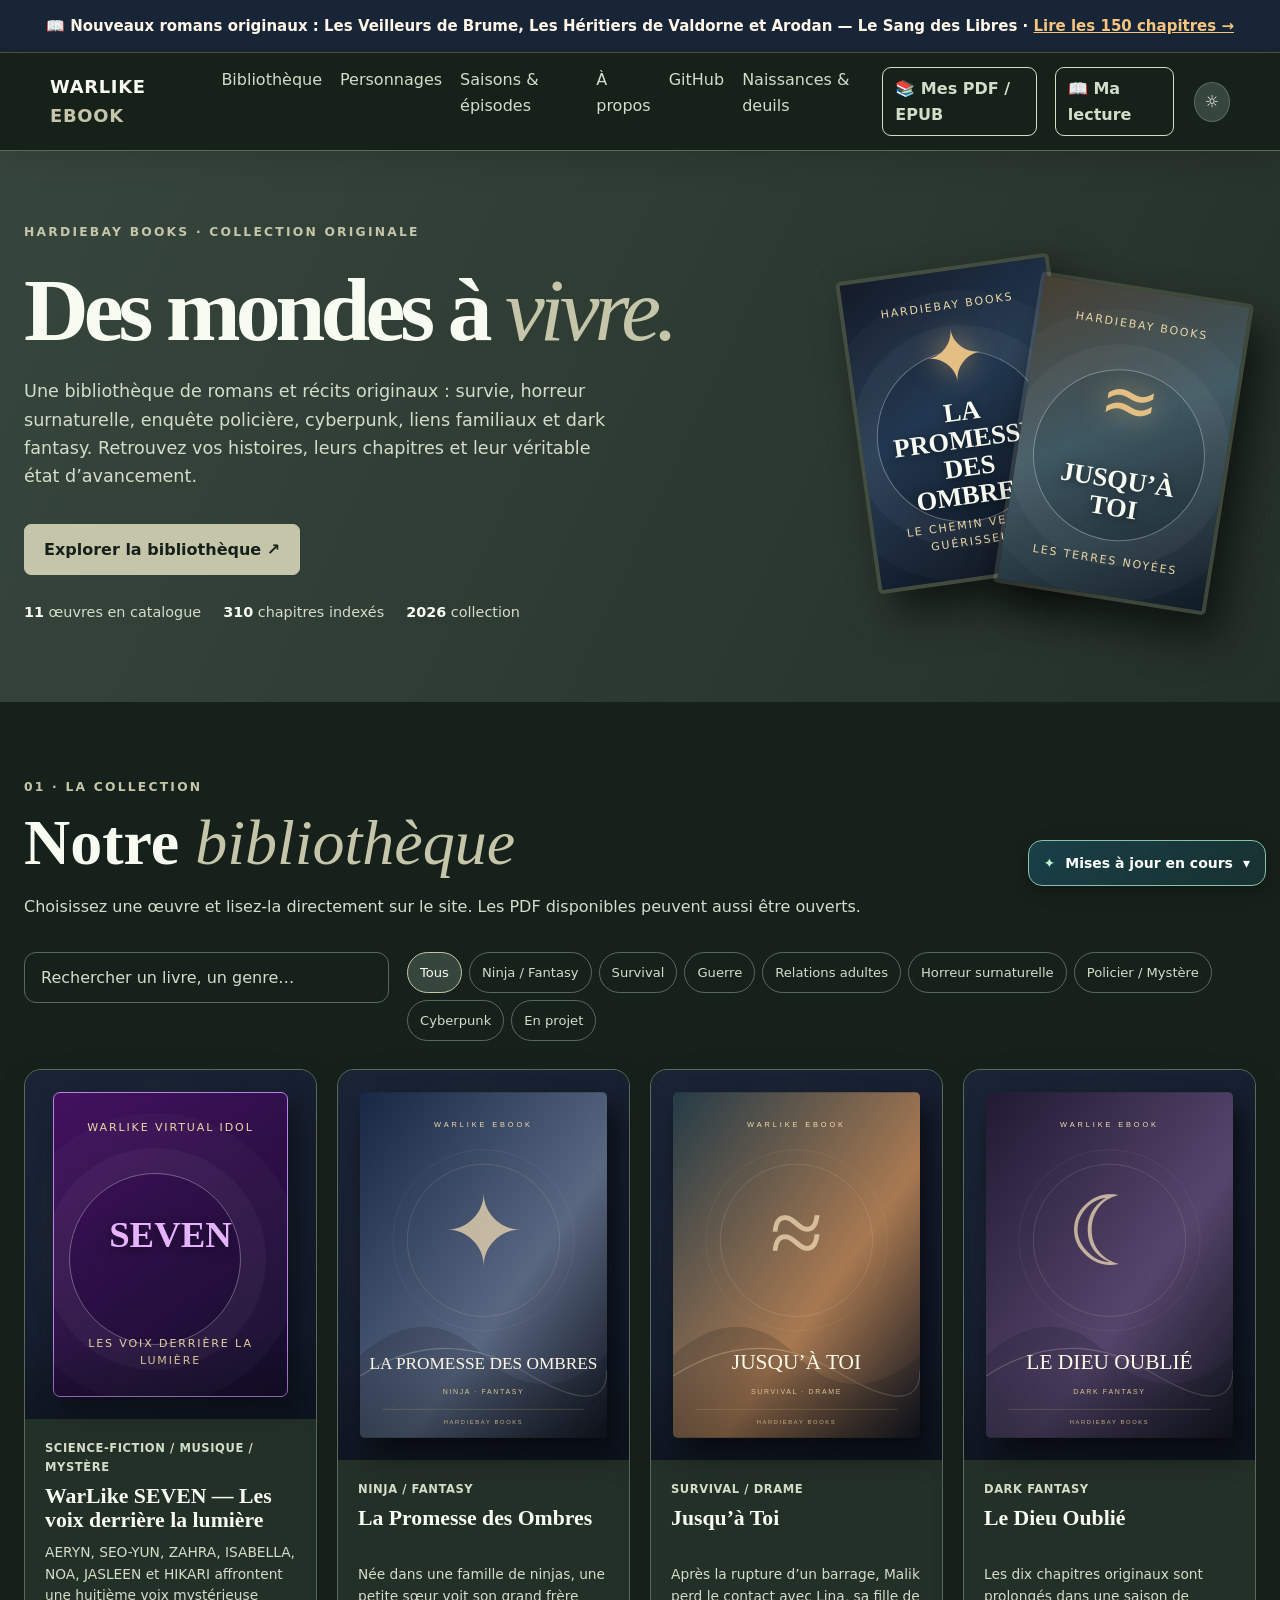
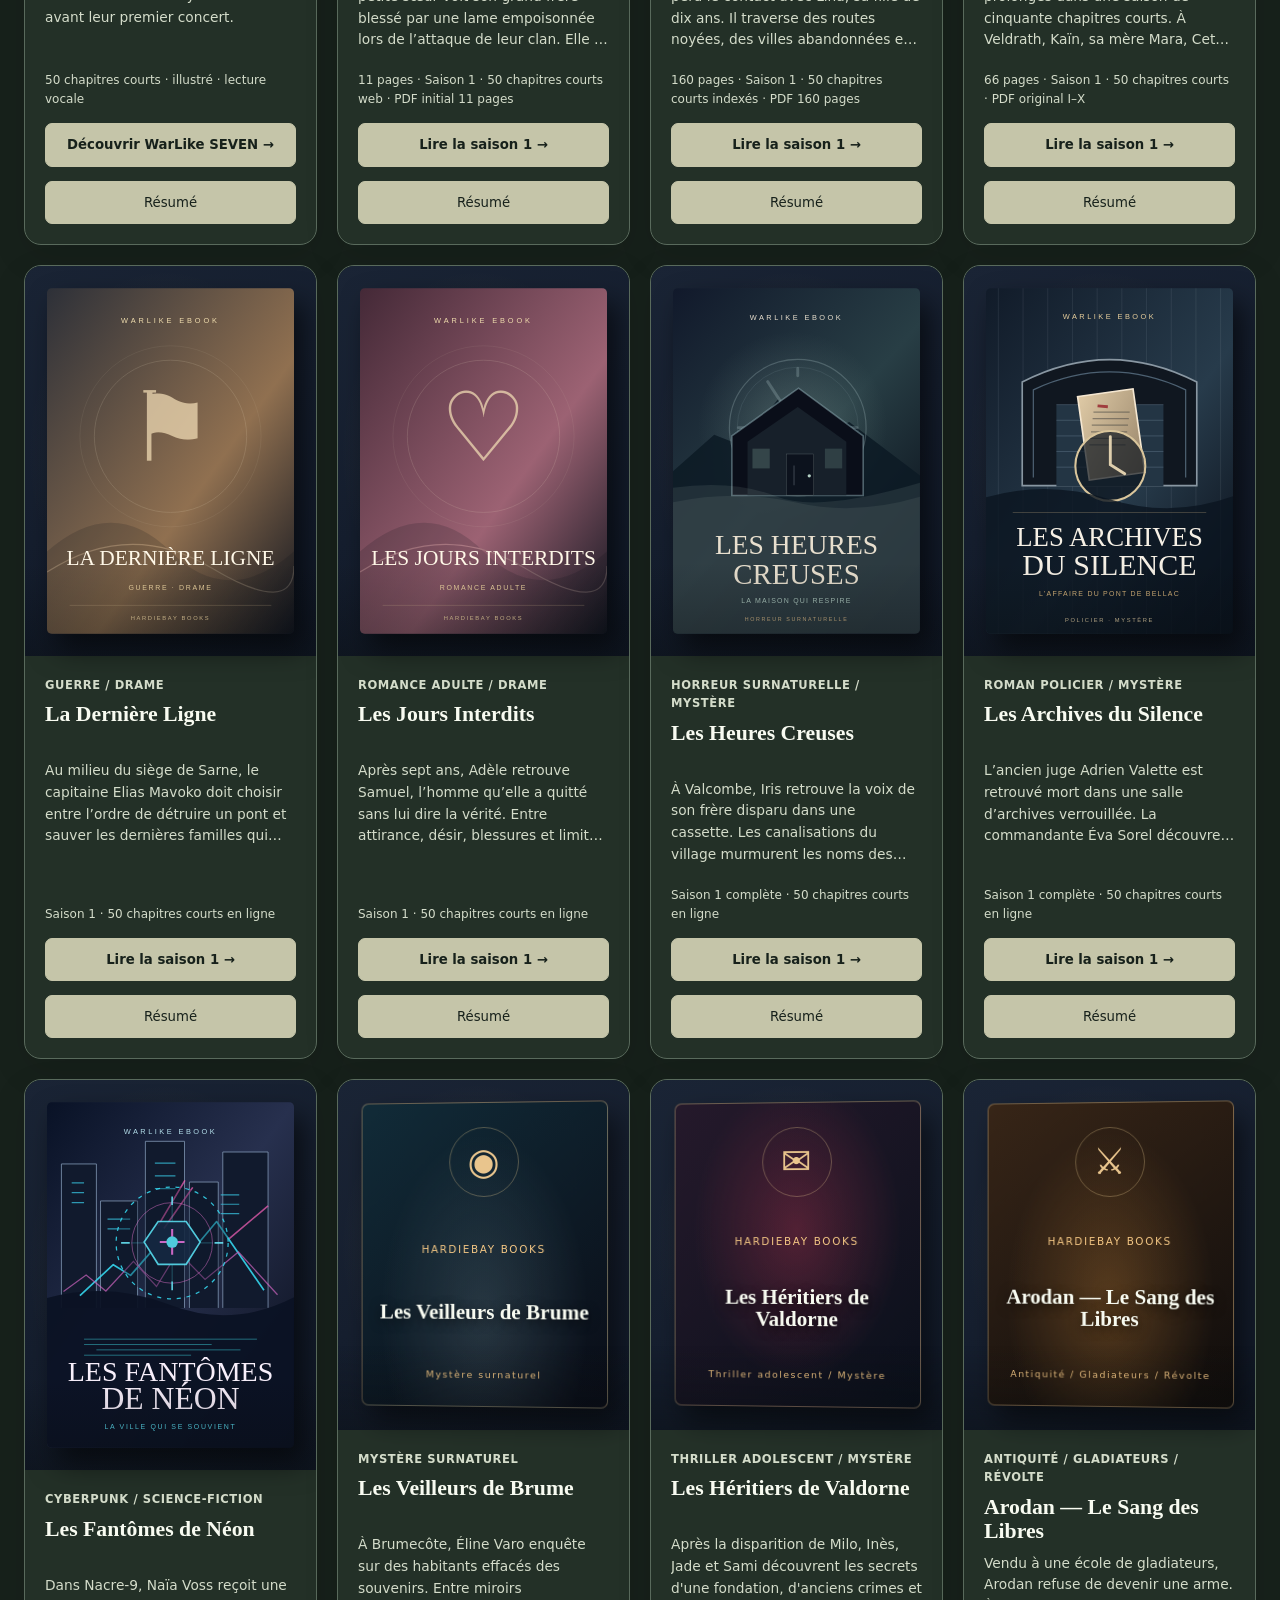
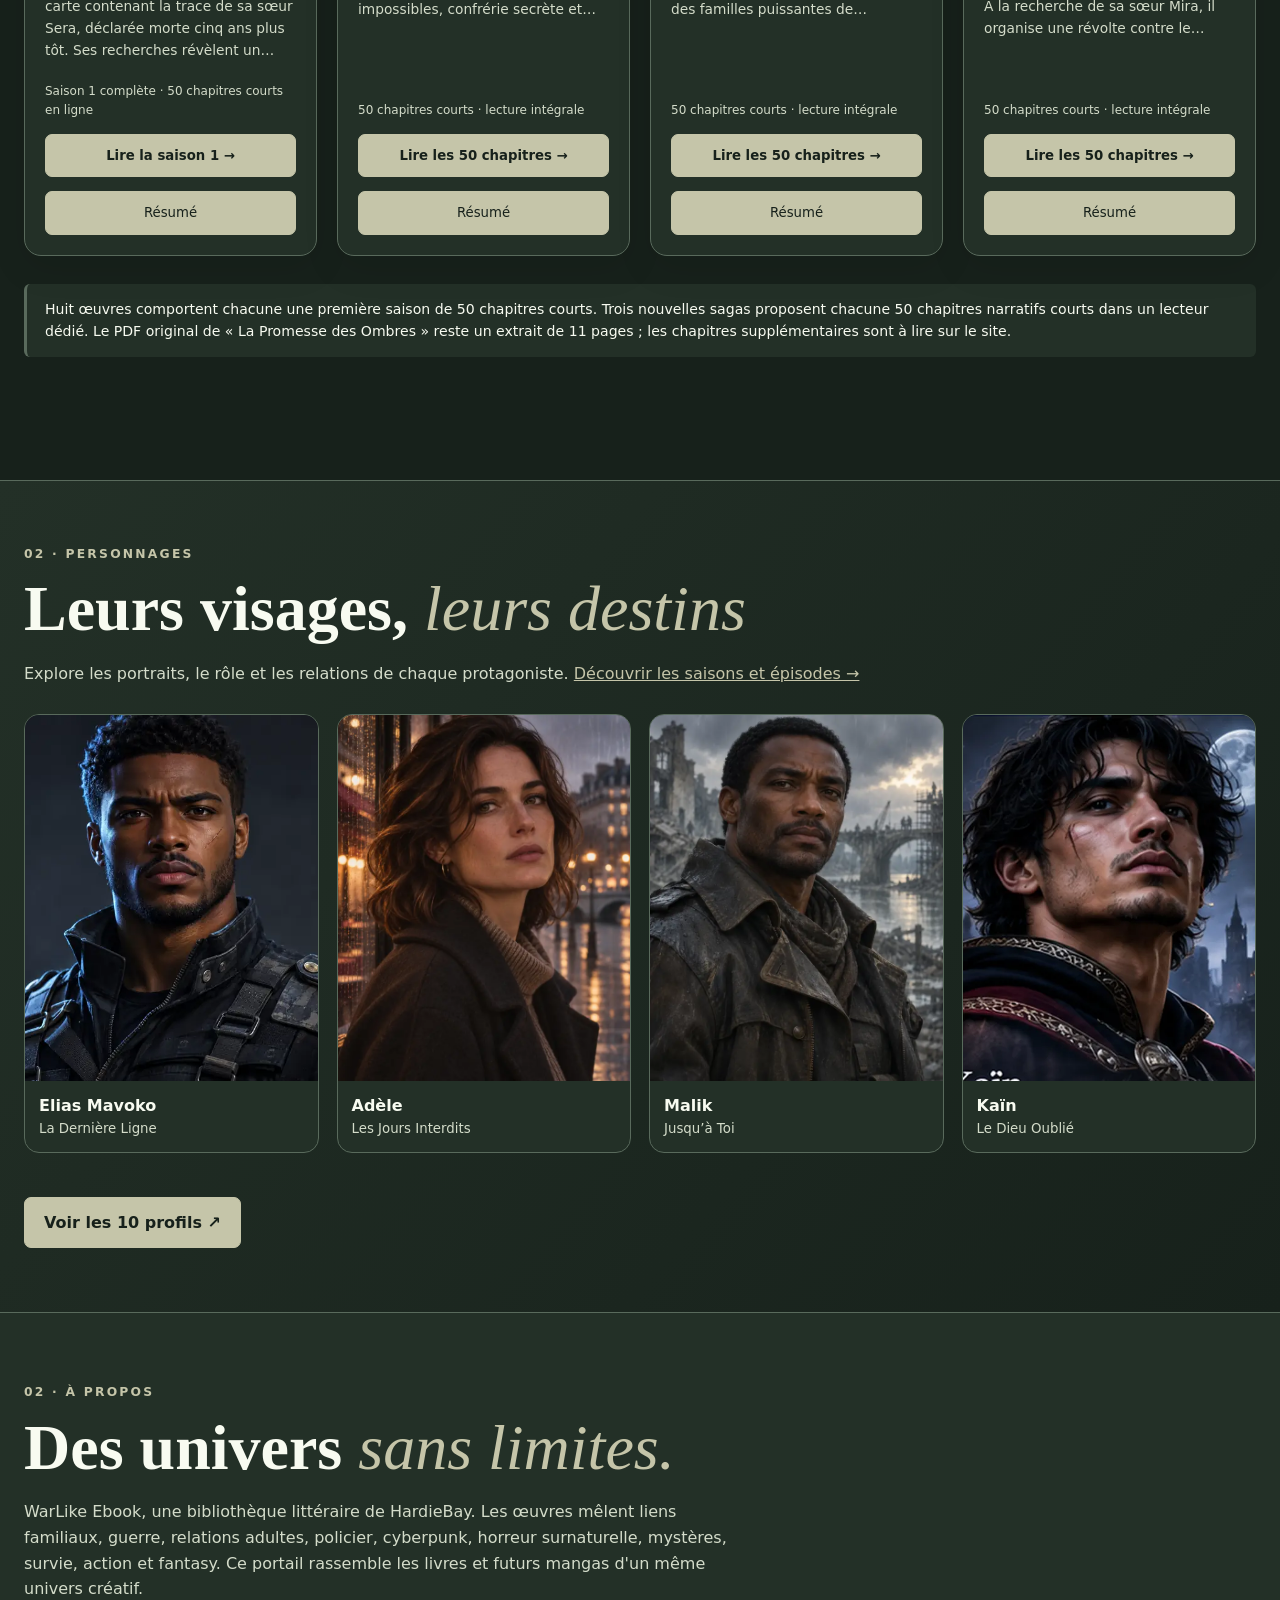
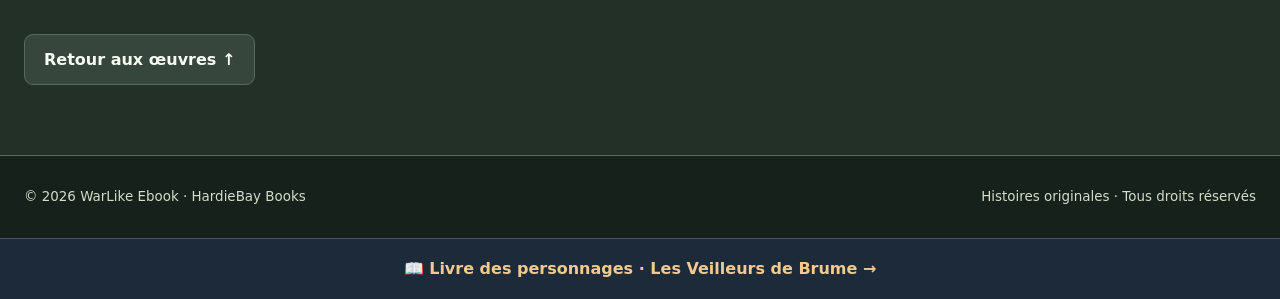
==== commit cfc503d4: "feat(ui): add unobtrusive update notice" ====
--- a/index.html
+++ b/index.html
@@ -48,7 +48,7 @@
 </style>
 <link rel="stylesheet" href="./design-system/warlike-foundation.css?v=1.1">
 <link rel="stylesheet" href="./design-system/warlike-shell.css?v=1.1">
-</head><body><div style="background:#182537;border-bottom:1px solid #5c4f3e;padding:14px 22px;text-align:center;color:#fff6e7;font:600 15px/1.6 system-ui">📖 Nouveaux romans originaux : <strong>Les Veilleurs de Brume</strong>, <strong>Les Héritiers de Valdorne</strong> et <strong>Arodan — Le Sang des Libres</strong> · <a style="color:#f5c580;text-decoration:underline" href="nouveaux-romans.html">Lire les 150 chapitres →</a></div>
+<link rel="stylesheet" href="./warlike-update-status.css"></head><body><details class="warlike-update-notice"><summary>Mises à jour en cours</summary><p>WarLike évolue : améliorations et nouvelles fonctionnalités. Vous pouvez continuer à utiliser cette application normalement.</p></details><div style="background:#182537;border-bottom:1px solid #5c4f3e;padding:14px 22px;text-align:center;color:#fff6e7;font:600 15px/1.6 system-ui">📖 Nouveaux romans originaux : <strong>Les Veilleurs de Brume</strong>, <strong>Les Héritiers de Valdorne</strong> et <strong>Arodan — Le Sang des Libres</strong> · <a style="color:#f5c580;text-decoration:underline" href="nouveaux-romans.html">Lire les 150 chapitres →</a></div>
 <header><a class="brand" href="#accueil">WARLIKE <b>EBOOK</b></a><nav><a href="#bibliotheque">Bibliothèque</a><a href="./personnages.html">Personnages</a><a href="./saisons.html">Saisons & épisodes</a><a href="#auteur">À propos</a><a href="https://github.com/Motherlode94/WarLike-Ebook" target="_blank" rel="noopener">GitHub</a><a href="./vies-et-deuils.html">Naissances &amp; deuils</a><a href="./mes-livres.html" style="display:inline-flex;align-items:center;gap:6px;border:1px solid currentColor;border-radius:9px;padding:8px 12px;font-weight:700;text-decoration:none">📚 Mes PDF / EPUB</a><a href="./ma-lecture.html" style="display:inline-flex;align-items:center;gap:6px;border:1px solid currentColor;border-radius:9px;padding:8px 12px;font-weight:700;text-decoration:none">📖 Ma lecture</a></nav><button class="theme" id="theme" aria-label="Changer le thème">☼</button></header>
 <main><section class="hero" id="accueil"><div class="wrap hero-grid"><div><div class="eyebrow">HardieBay Books · Collection originale</div><h1>Des mondes à <em>vivre.</em></h1><p>Une bibliothèque de romans et récits originaux : survie, horreur surnaturelle, enquête policière, cyberpunk, liens familiaux et dark fantasy. Retrouvez vos histoires, leurs chapitres et leur véritable état d’avancement.</p><a class="cta" href="#bibliotheque">Explorer la bibliothèque ↗</a><div class="stats"><span><b>11</b> œuvres en catalogue</span><span><b>310</b> chapitres indexés</span><span><b>2026</b> collection</span></div></div><div class="hero-visual" aria-hidden="true"><div class="mockbook"><div class="cover"><small>HARDIEBAY BOOKS</small><div class="symbol">✦</div><strong>LA PROMESSE DES OMBRES</strong><span>LE CHEMIN VERS LA GUÉRISSEUSE</span></div></div><div class="mockbook"><div class="cover survival"><small>HARDIEBAY BOOKS</small><div class="symbol">≈</div><strong>JUSQU’À TOI</strong><span>LES TERRES NOYÉES</span></div></div></div></div></section>
 <section class="catalogue wrap" id="bibliotheque"><div class="eyebrow">01 · La collection</div><h2>Notre <em>bibliothèque</em></h2><p>Choisissez une œuvre et lisez-la directement sur le site. Les PDF disponibles peuvent aussi être ouverts.</p><div class="tools"><input id="search" class="search" type="search" aria-label="Rechercher un livre" placeholder="Rechercher un livre, un genre…"><div class="filters"><button class="filter active" data-filter="all">Tous</button><button class="filter" data-filter="fantasy">Ninja / Fantasy</button><button class="filter" data-filter="survival">Survival</button><button class="filter" data-filter="war">Guerre</button><button class="filter" data-filter="romance">Relations adultes</button><button class="filter" data-filter="horror">Horreur surnaturelle</button><button class="filter" data-filter="policier">Policier / Mystère</button><button class="filter" data-filter="cyberpunk">Cyberpunk</button><button class="filter" data-filter="upcoming">En projet</button></div></div><div id="books" class="books"></div><p id="empty">Aucun résultat trouvé.</p><div class="notice">Huit œuvres comportent chacune une première saison de 50 chapitres courts. Trois nouvelles sagas proposent chacune 50 chapitres narratifs courts dans un lecteur dédié. Le PDF original de « La Promesse des Ombres » reste un extrait de 11 pages ; les chapitres supplémentaires sont à lire sur le site.</div></section>
--- a/warlike-update-status.css
+++ b/warlike-update-status.css
@@ -0,0 +1 @@
+.warlike-update-notice{position:fixed;bottom:14px;right:14px;z-index:900;max-width:min(360px,calc(100vw - 28px));font:600 14px/1.5 system-ui,sans-serif;color:#fff;background:linear-gradient(135deg,#193f48,#17312f);border:1px solid #8bbfae;border-radius:14px;box-shadow:0 5px 18px #0005;overflow:hidden}.warlike-update-notice summary{list-style:none;cursor:pointer;display:flex;gap:10px;align-items:center;min-height:44px;padding:9px 15px;color:#fff}.warlike-update-notice summary::-webkit-details-marker{display:none}.warlike-update-notice summary::before{content:"✦";color:#b8f5cc}.warlike-update-notice summary::after{content:"▾";margin-left:auto}.warlike-update-notice[open] summary::after{content:"▴"}.warlike-update-notice p{margin:0;padding:0 15px 15px;color:#ebf5f0;font-weight:400}.warlike-update-notice summary:focus-visible{outline:3px solid #fff;outline-offset:-4px}@media(max-width:480px){.warlike-update-notice{bottom:8px;right:8px;max-width:min(300px,calc(100vw - 16px))}}@media print{.warlike-update-notice{display:none!important}}
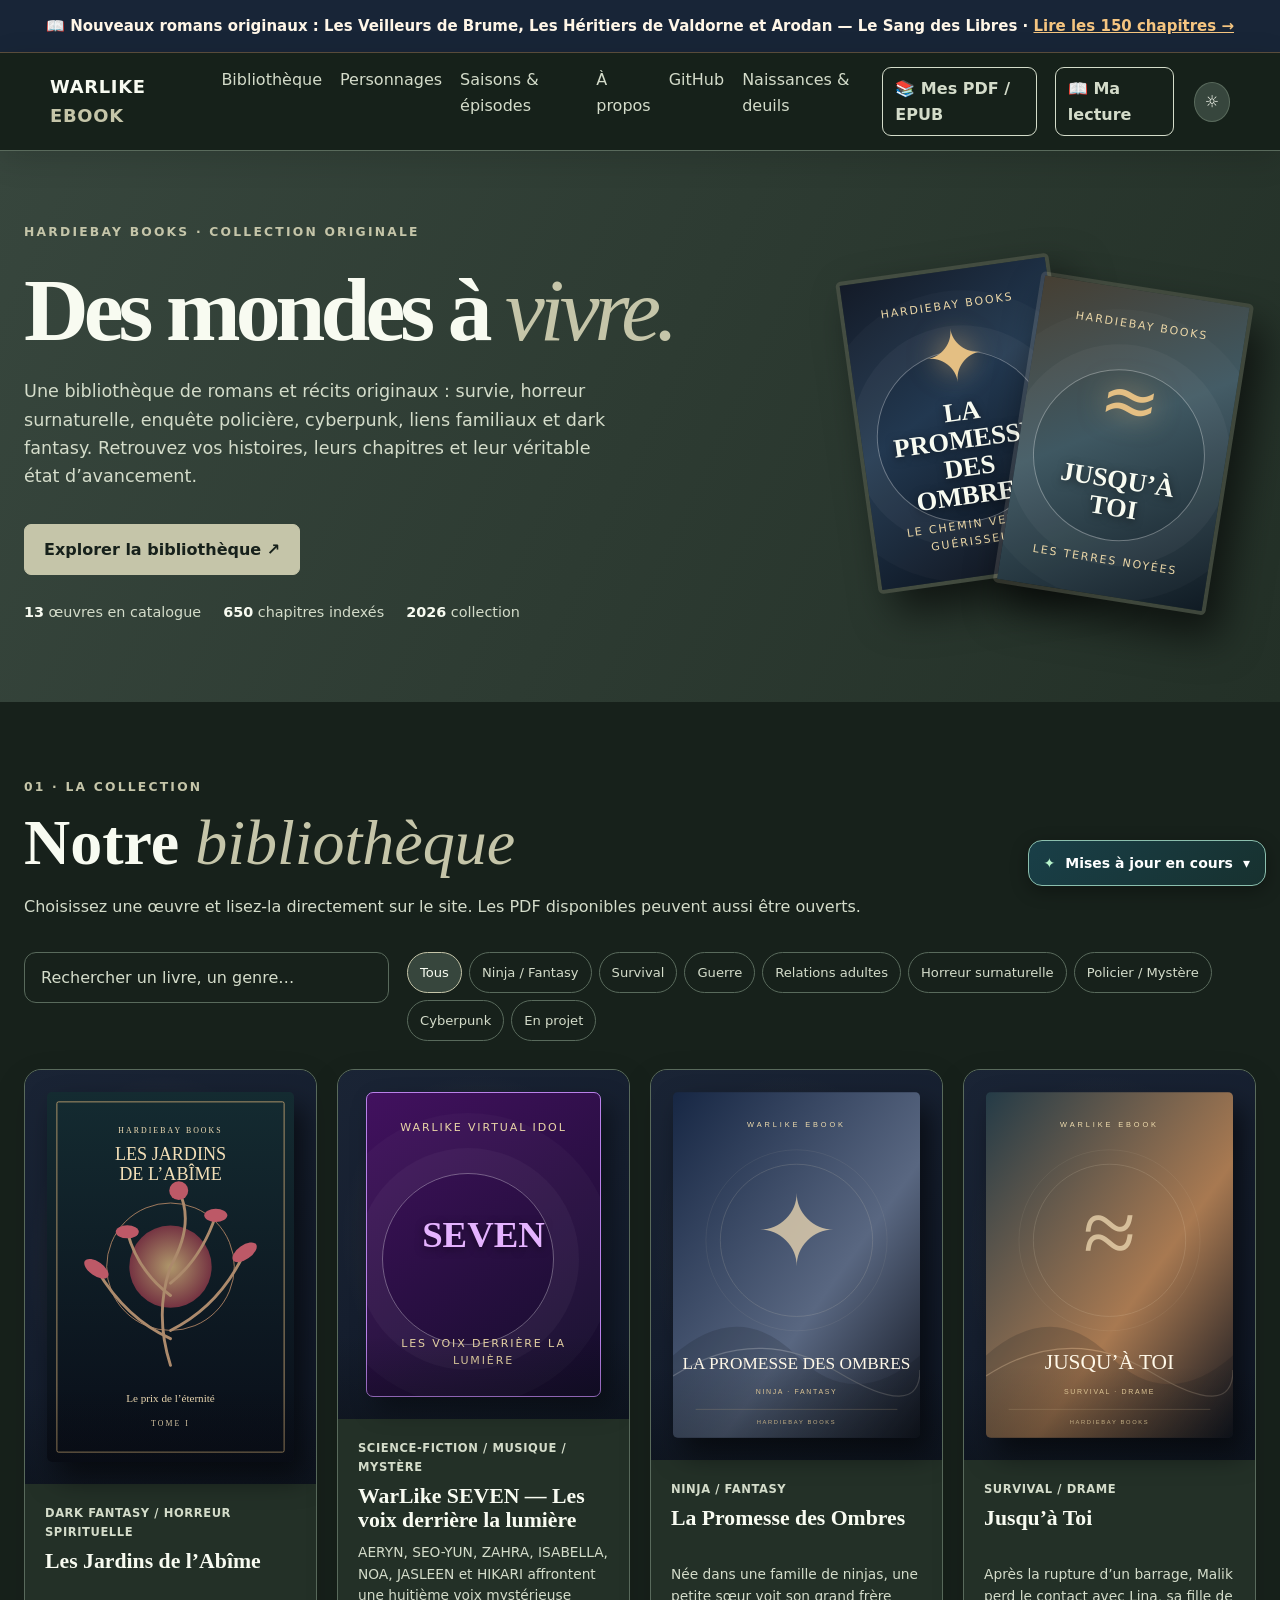
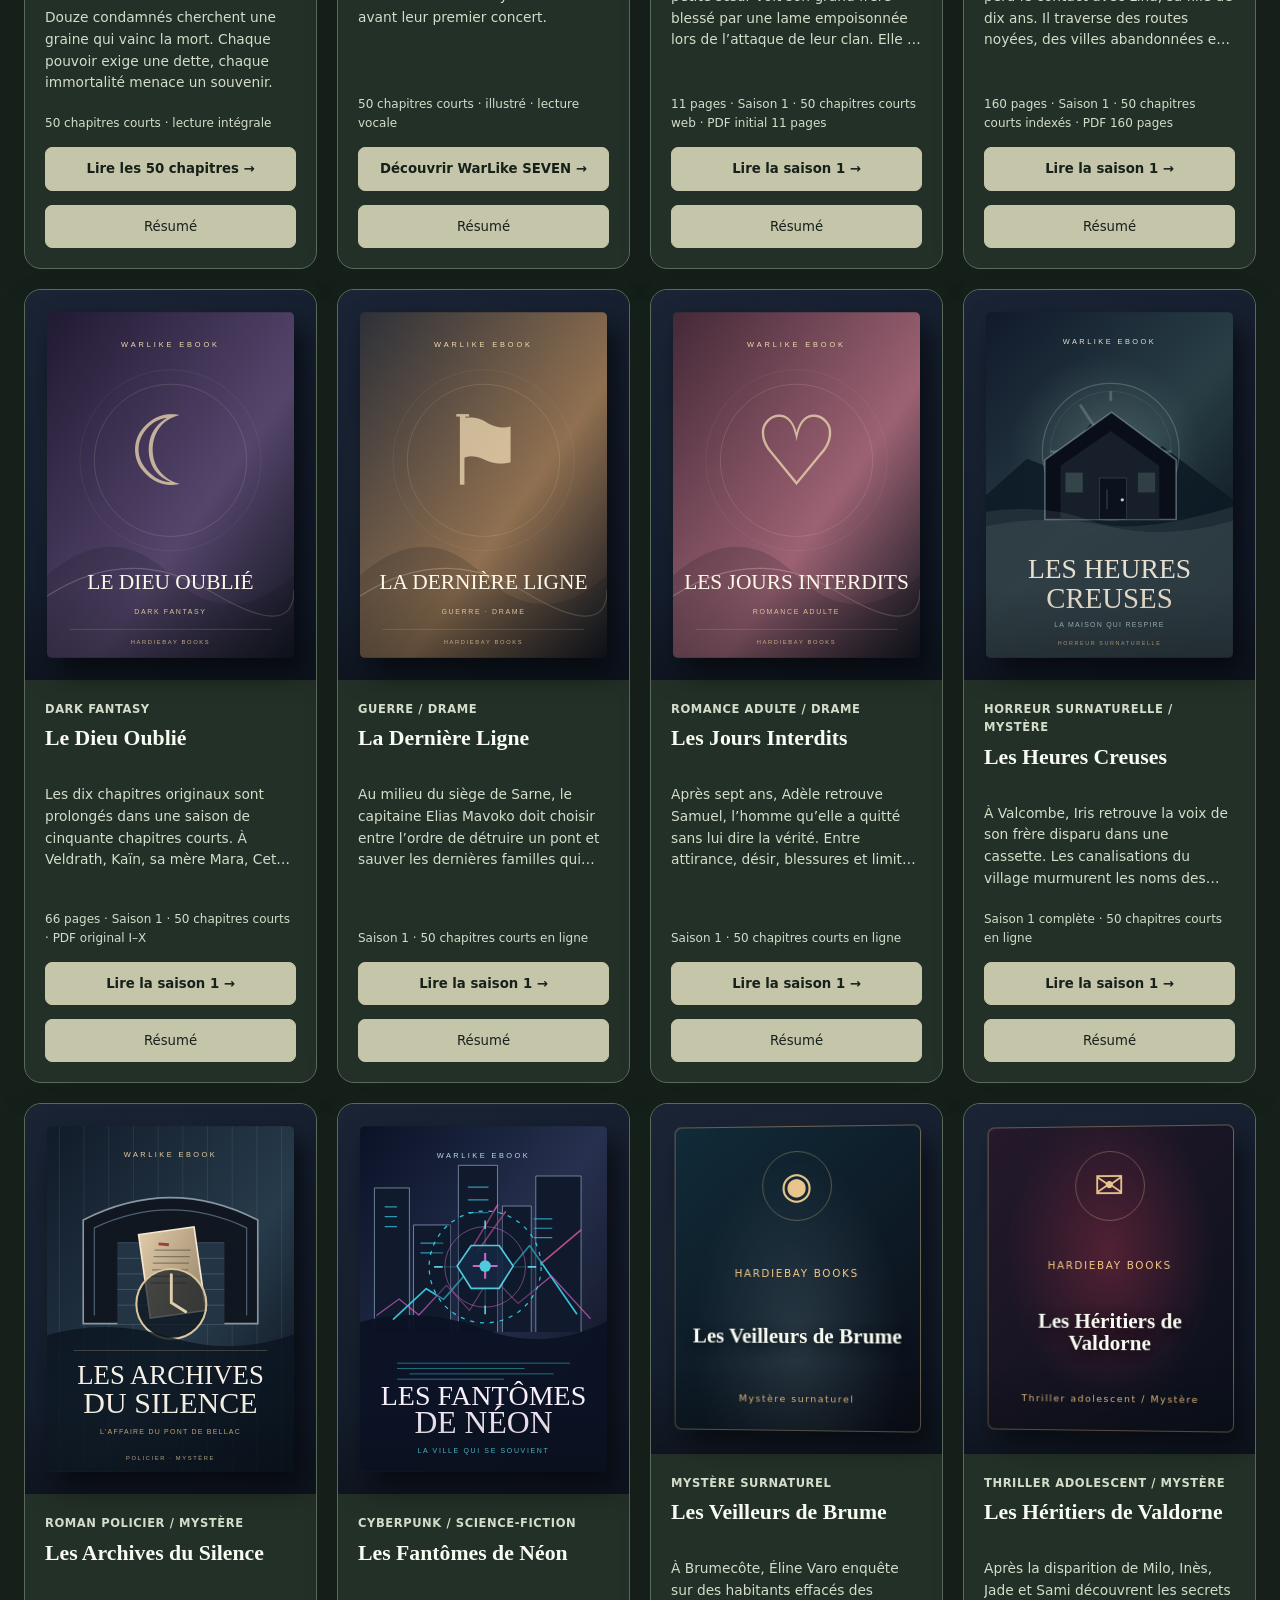
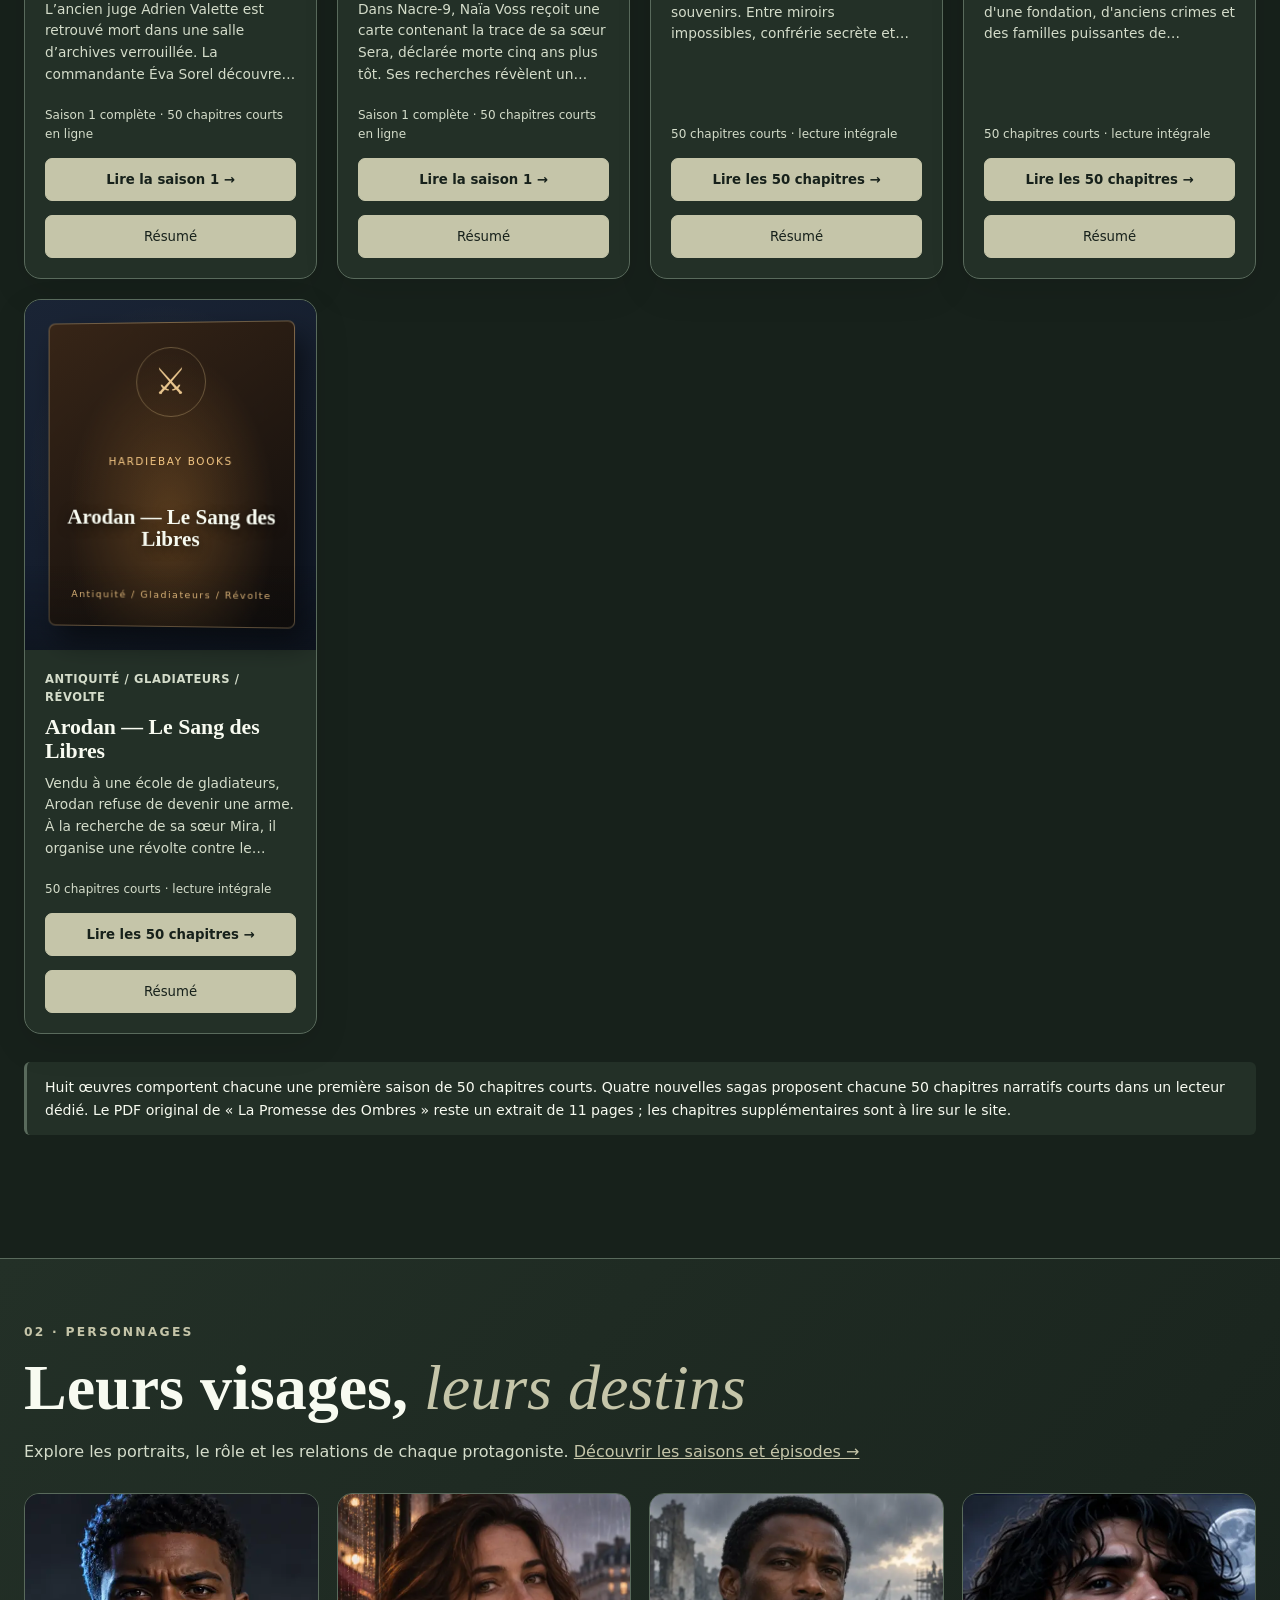
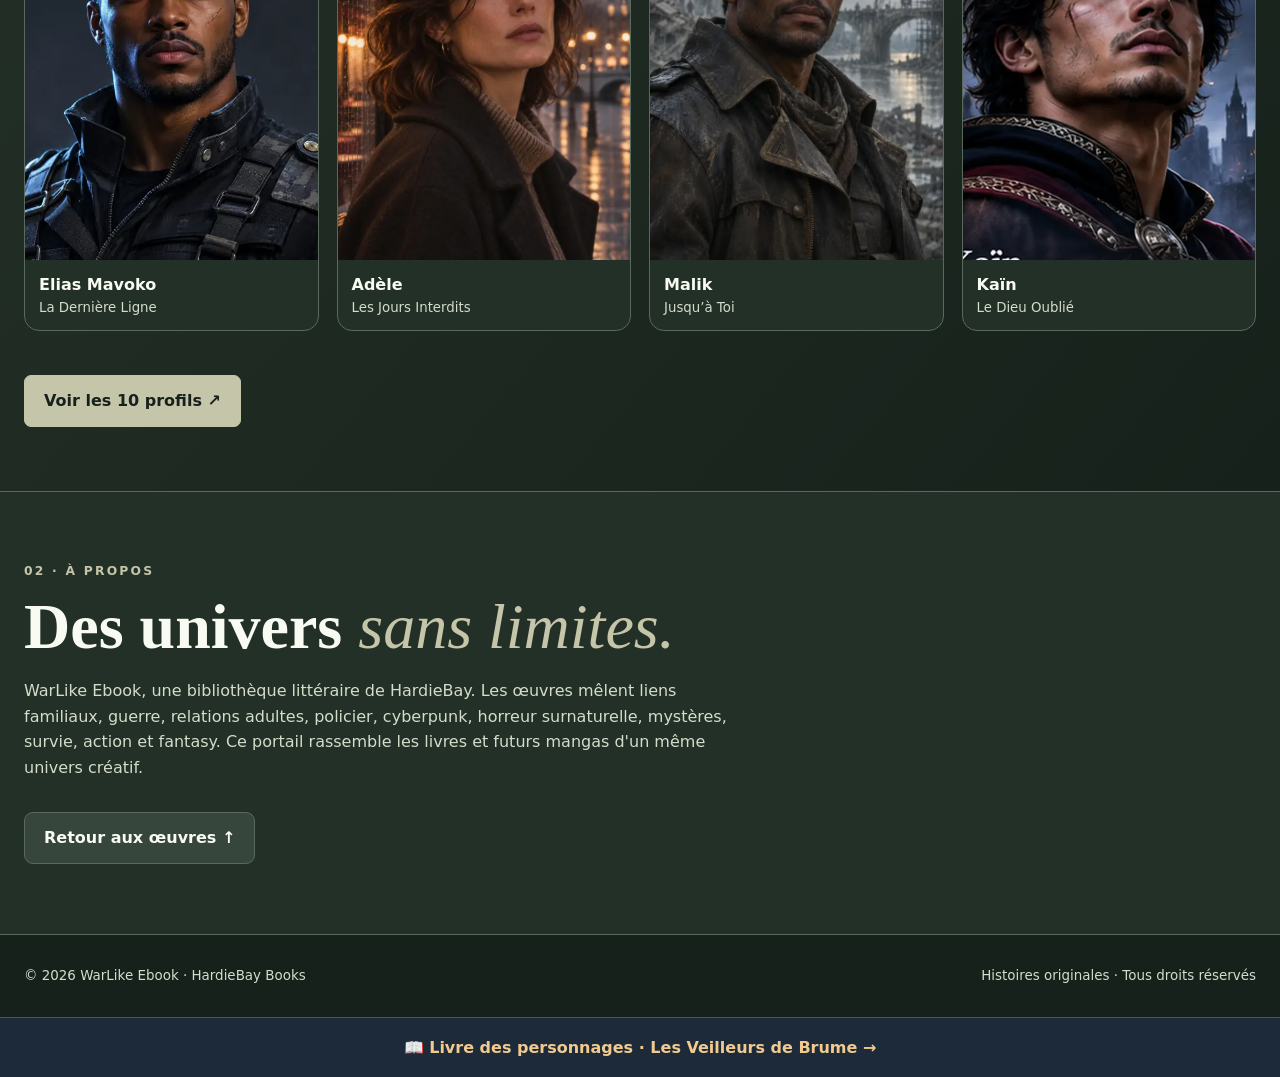
==== commit 7f746ed3: "Integrate Les Jardins de l’Abîme into shared catalogue and reader" ====
--- a/index.html
+++ b/index.html
@@ -50,13 +50,13 @@
 <link rel="stylesheet" href="./design-system/warlike-shell.css?v=1.1">
 <link rel="stylesheet" href="./warlike-update-status.css"></head><body><details class="warlike-update-notice"><summary>Mises à jour en cours</summary><p>WarLike évolue : améliorations et nouvelles fonctionnalités. Vous pouvez continuer à utiliser cette application normalement.</p></details><div style="background:#182537;border-bottom:1px solid #5c4f3e;padding:14px 22px;text-align:center;color:#fff6e7;font:600 15px/1.6 system-ui">📖 Nouveaux romans originaux : <strong>Les Veilleurs de Brume</strong>, <strong>Les Héritiers de Valdorne</strong> et <strong>Arodan — Le Sang des Libres</strong> · <a style="color:#f5c580;text-decoration:underline" href="nouveaux-romans.html">Lire les 150 chapitres →</a></div>
 <header><a class="brand" href="#accueil">WARLIKE <b>EBOOK</b></a><nav><a href="#bibliotheque">Bibliothèque</a><a href="./personnages.html">Personnages</a><a href="./saisons.html">Saisons & épisodes</a><a href="#auteur">À propos</a><a href="https://github.com/Motherlode94/WarLike-Ebook" target="_blank" rel="noopener">GitHub</a><a href="./vies-et-deuils.html">Naissances &amp; deuils</a><a href="./mes-livres.html" style="display:inline-flex;align-items:center;gap:6px;border:1px solid currentColor;border-radius:9px;padding:8px 12px;font-weight:700;text-decoration:none">📚 Mes PDF / EPUB</a><a href="./ma-lecture.html" style="display:inline-flex;align-items:center;gap:6px;border:1px solid currentColor;border-radius:9px;padding:8px 12px;font-weight:700;text-decoration:none">📖 Ma lecture</a></nav><button class="theme" id="theme" aria-label="Changer le thème">☼</button></header>
-<main><section class="hero" id="accueil"><div class="wrap hero-grid"><div><div class="eyebrow">HardieBay Books · Collection originale</div><h1>Des mondes à <em>vivre.</em></h1><p>Une bibliothèque de romans et récits originaux : survie, horreur surnaturelle, enquête policière, cyberpunk, liens familiaux et dark fantasy. Retrouvez vos histoires, leurs chapitres et leur véritable état d’avancement.</p><a class="cta" href="#bibliotheque">Explorer la bibliothèque ↗</a><div class="stats"><span><b>11</b> œuvres en catalogue</span><span><b>310</b> chapitres indexés</span><span><b>2026</b> collection</span></div></div><div class="hero-visual" aria-hidden="true"><div class="mockbook"><div class="cover"><small>HARDIEBAY BOOKS</small><div class="symbol">✦</div><strong>LA PROMESSE DES OMBRES</strong><span>LE CHEMIN VERS LA GUÉRISSEUSE</span></div></div><div class="mockbook"><div class="cover survival"><small>HARDIEBAY BOOKS</small><div class="symbol">≈</div><strong>JUSQU’À TOI</strong><span>LES TERRES NOYÉES</span></div></div></div></div></section>
-<section class="catalogue wrap" id="bibliotheque"><div class="eyebrow">01 · La collection</div><h2>Notre <em>bibliothèque</em></h2><p>Choisissez une œuvre et lisez-la directement sur le site. Les PDF disponibles peuvent aussi être ouverts.</p><div class="tools"><input id="search" class="search" type="search" aria-label="Rechercher un livre" placeholder="Rechercher un livre, un genre…"><div class="filters"><button class="filter active" data-filter="all">Tous</button><button class="filter" data-filter="fantasy">Ninja / Fantasy</button><button class="filter" data-filter="survival">Survival</button><button class="filter" data-filter="war">Guerre</button><button class="filter" data-filter="romance">Relations adultes</button><button class="filter" data-filter="horror">Horreur surnaturelle</button><button class="filter" data-filter="policier">Policier / Mystère</button><button class="filter" data-filter="cyberpunk">Cyberpunk</button><button class="filter" data-filter="upcoming">En projet</button></div></div><div id="books" class="books"></div><p id="empty">Aucun résultat trouvé.</p><div class="notice">Huit œuvres comportent chacune une première saison de 50 chapitres courts. Trois nouvelles sagas proposent chacune 50 chapitres narratifs courts dans un lecteur dédié. Le PDF original de « La Promesse des Ombres » reste un extrait de 11 pages ; les chapitres supplémentaires sont à lire sur le site.</div></section>
+<main><section class="hero" id="accueil"><div class="wrap hero-grid"><div><div class="eyebrow">HardieBay Books · Collection originale</div><h1>Des mondes à <em>vivre.</em></h1><p>Une bibliothèque de romans et récits originaux : survie, horreur surnaturelle, enquête policière, cyberpunk, liens familiaux et dark fantasy. Retrouvez vos histoires, leurs chapitres et leur véritable état d’avancement.</p><a class="cta" href="#bibliotheque">Explorer la bibliothèque ↗</a><div class="stats"><span><b>13</b> œuvres en catalogue</span><span><b>650</b> chapitres indexés</span><span><b>2026</b> collection</span></div></div><div class="hero-visual" aria-hidden="true"><div class="mockbook"><div class="cover"><small>HARDIEBAY BOOKS</small><div class="symbol">✦</div><strong>LA PROMESSE DES OMBRES</strong><span>LE CHEMIN VERS LA GUÉRISSEUSE</span></div></div><div class="mockbook"><div class="cover survival"><small>HARDIEBAY BOOKS</small><div class="symbol">≈</div><strong>JUSQU’À TOI</strong><span>LES TERRES NOYÉES</span></div></div></div></div></section>
+<section class="catalogue wrap" id="bibliotheque"><div class="eyebrow">01 · La collection</div><h2>Notre <em>bibliothèque</em></h2><p>Choisissez une œuvre et lisez-la directement sur le site. Les PDF disponibles peuvent aussi être ouverts.</p><div class="tools"><input id="search" class="search" type="search" aria-label="Rechercher un livre" placeholder="Rechercher un livre, un genre…"><div class="filters"><button class="filter active" data-filter="all">Tous</button><button class="filter" data-filter="fantasy">Ninja / Fantasy</button><button class="filter" data-filter="survival">Survival</button><button class="filter" data-filter="war">Guerre</button><button class="filter" data-filter="romance">Relations adultes</button><button class="filter" data-filter="horror">Horreur surnaturelle</button><button class="filter" data-filter="policier">Policier / Mystère</button><button class="filter" data-filter="cyberpunk">Cyberpunk</button><button class="filter" data-filter="upcoming">En projet</button></div></div><div id="books" class="books"></div><p id="empty">Aucun résultat trouvé.</p><div class="notice">Huit œuvres comportent chacune une première saison de 50 chapitres courts. Quatre nouvelles sagas proposent chacune 50 chapitres narratifs courts dans un lecteur dédié. Le PDF original de « La Promesse des Ombres » reste un extrait de 11 pages ; les chapitres supplémentaires sont à lire sur le site.</div></section>
 <section class="profile-highlight" id="personnages"><div class="wrap"><div class="eyebrow">02 · Personnages</div><h2>Leurs visages, <em>leurs destins</em></h2><p>Explore les portraits, le rôle et les relations de chaque protagoniste. <a href="./saisons.html" style="color:var(--accent);text-decoration:underline">Découvrir les saisons et épisodes →</a></p><div class="profile-grid"><a class="profile-card" href="./personnages.html"><img loading="lazy" src="assets/characters/elias.webp" alt="Portrait illustré d’Elias Mavoko"><span class="profile-label">Elias Mavoko<small>La Dernière Ligne</small></span></a><a class="profile-card" href="./personnages.html"><img loading="lazy" src="assets/characters/adele.webp" alt="Portrait illustré d’Adèle"><span class="profile-label">Adèle<small>Les Jours Interdits</small></span></a><a class="profile-card" href="./personnages.html"><img loading="lazy" src="assets/characters/malik.webp" alt="Portrait illustré de Malik"><span class="profile-label">Malik<small>Jusqu’à Toi</small></span></a><a class="profile-card" href="./personnages.html"><img loading="lazy" src="assets/characters/kain.webp" alt="Portrait illustré de Kaïn"><span class="profile-label">Kaïn<small>Le Dieu Oublié</small></span></a></div><a href="./personnages.html" class="cta">Voir les 10 profils ↗</a></div></section>
 <section class="about" id="auteur"><div class="wrap"><div class="eyebrow">02 · À propos</div><h2>Des univers <em>sans limites.</em></h2><p>WarLike Ebook, une bibliothèque littéraire de HardieBay. Les œuvres mêlent liens familiaux, guerre, relations adultes, policier, cyberpunk, horreur surnaturelle, mystères, survie, action et fantasy. Ce portail rassemble les livres et futurs mangas d'un même univers créatif.</p><a class="outline" href="#bibliotheque">Retour aux œuvres ↑</a></div></section></main>
 <footer><div class="wrap"><span>© 2026 WarLike Ebook · HardieBay Books</span><span>Histoires originales · Tous droits réservés</span></div></footer>
 <dialog id="modal"><button class="close" id="close" aria-label="Fermer">×</button><div class="eyebrow" id="modalGenre"></div><h2 id="modalTitle"></h2><p id="modalDescription"></p><div class="meta" id="modalMeta"></div><p class="notice" id="modalNote"></p><a class="cta" id="modalRead">Lire la saison 1 →</a> <a class="outline" id="modalPdf" target="_blank" rel="noopener">Ouvrir le PDF ↗</a><h3 style="font-family:Georgia,serif;margin-top:24px">Extrait du livre</h3><div id="excerpt" style="padding:20px;border:1px solid var(--line);border-radius:10px;background:var(--soft);white-space:pre-line;font-family:Georgia,serif;line-height:1.85"></div></dialog>
 <script>
-const items=[{id:'seven',title:'WarLike SEVEN — Les voix derrière la lumière',subtitle:'Tome I · Idoles virtuelles',genre:'Science-fiction / Musique / Mystère',cat:'cyberpunk',pages:null,status:'50 chapitres courts · illustré · lecture vocale',symbol:'✦',url:'seven-livre.html',desc:'AERYN, SEO-YUN, ZAHRA, ISABELLA, NOA, JASLEEN et HIKARI affrontent une huitième voix mystérieuse avant leur premier concert.'},{id:'ombres',title:'La Promesse des Ombres',subtitle:'Le chemin vers la guérisseuse',genre:'Ninja / Fantasy',cat:'fantasy',pages:11,status:'Saison 1 · 50 chapitres courts web · PDF initial 11 pages',cover:'',symbol:'✦',desc:'Née dans une famille de ninjas, une petite sœur voit son grand frère blessé par une lame empoisonnée lors de l’attaque de leur clan. Elle le traîne à travers la forêt et la neige jusqu’à une guérisseuse bannie. Épuisée, elle s’évanouit devant sa porte. Un secret sur le poison ouvre un nouveau chapitre.'},{id:'toi',title:'Jusqu’à Toi',subtitle:'Tome 1 — Les Terres Noyées',genre:'Survival / Drame',cat:'survival',pages:160,status:'Saison 1 · 50 chapitres courts indexés · PDF 160 pages',symbol:'≈',desc:'Après la rupture d’un barrage, Malik perd le contact avec Lina, sa fille de dix ans. Il traverse des routes noyées, des villes abandonnées et des territoires dangereux pour la retrouver. Une histoire de survie et de ténacité.'},{id:'dieu',title:'Le Dieu Oublié',subtitle:'Tome I — La Cendre et le Réveil',genre:'Dark fantasy',cat:'fantasy',pages:66,status:'Saison 1 · 50 chapitres courts · PDF original I–X',symbol:'☾',desc:'Les dix chapitres originaux sont prolongés dans une saison de cinquante chapitres courts. À Veldrath, Kaïn, sa mère Mara, Ceth et Soran affrontent les traces d’une histoire volontairement effacée. Tome I : La Cendre et le Réveil.'},{id:'ligne',title:'La Dernière Ligne',subtitle:'Saison 1 · 50 chapitres courts',genre:'Guerre / Drame',cat:'war',pages:null,status:'Saison 1 · 50 chapitres courts en ligne',symbol:'⚑',url:'livres/la-derniere-ligne.html',desc:'Au milieu du siège de Sarne, le capitaine Elias Mavoko doit choisir entre l’ordre de détruire un pont et sauver les dernières familles qui tentent de fuir. Une histoire de courage ordinaire, de responsabilité et de reconstruction.'},{id:'jours',title:'Les Jours Interdits',subtitle:'Saison 1 · 50 chapitres courts',genre:'Romance adulte / Drame',cat:'romance',pages:null,status:'Saison 1 · 50 chapitres courts en ligne',symbol:'♡',url:'livres/les-jours-interdits.html',desc:'Après sept ans, Adèle retrouve Samuel, l’homme qu’elle a quitté sans lui dire la vérité. Entre attirance, désir, blessures et limites personnelles, pourront-ils recommencer autrement ?'},{id:'heures',title:'Les Heures Creuses',subtitle:'Saison 1 — La Maison qui Respire',genre:'Horreur surnaturelle / Mystère',cat:'horror',pages:null,status:'Saison 1 complète · 50 chapitres courts en ligne',symbol:'◷',desc:'À Valcombe, Iris retrouve la voix de son frère disparu dans une cassette. Les canalisations du village murmurent les noms des morts ; répondre à leurs appels peut mettre les vivants en danger. Un mystère surnaturel où le silence est parfois la seule défense.'},{id:'archives',title:'Les Archives du Silence',subtitle:'Saison 1 — L’Affaire du pont de Bellac',genre:'Roman policier / Mystère',cat:'policier',pages:null,status:'Saison 1 complète · 50 chapitres courts en ligne',symbol:'⌕',desc:'L’ancien juge Adrien Valette est retrouvé mort dans une salle d’archives verrouillée. La commandante Éva Sorel découvre un dossier falsifié, onze victimes oubliées et plusieurs suspects dont les alibis se contredisent.'},{id:'neon',title:'Les Fantômes de Néon',subtitle:'Saison 1 — La Ville qui se Souvient',genre:'Cyberpunk / Science-fiction',cat:'cyberpunk',pages:null,status:'Saison 1 complète · 50 chapitres courts en ligne',symbol:'◇',desc:'Dans Nacre-9, Naïa Voss reçoit une carte contenant la trace de sa sœur Sera, déclarée morte cinq ans plus tôt. Ses recherches révèlent un réseau de surveillance et de souvenirs manipulés par Synapse Corporation.'},{"id":"brume","title":"Les Veilleurs de Brume","subtitle":"50 chapitres courts","genre":"Mystère surnaturel","cat":"horror","pages":null,"status":"50 chapitres courts · lecture intégrale","symbol":"◎","desc":"À Brumecôte, Éline Varo enquête sur des habitants effacés des souvenirs. Entre miroirs impossibles, confrérie secrète et passages entre deux réalités, elle refuse de sacrifier les disparus."},{"id":"valdorne","title":"Les Héritiers de Valdorne","subtitle":"50 chapitres courts","genre":"Thriller adolescent / Mystère","cat":"policier","pages":null,"status":"50 chapitres courts · lecture intégrale","symbol":"✉","desc":"Après la disparition de Milo, Inès, Jade et Sami découvrent les secrets d'une fondation, d'anciens crimes et des familles puissantes de Valdorne."},{"id":"arodan","title":"Arodan — Le Sang des Libres","subtitle":"50 chapitres courts","genre":"Antiquité / Gladiateurs / Révolte","cat":"war","pages":null,"status":"50 chapitres courts · lecture intégrale","symbol":"⚔","desc":"Vendu à une école de gladiateurs, Arodan refuse de devenir une arme. À la recherche de sa sœur Mira, il organise une révolte contre le pouvoir du gouverneur Varis."}];
-const EXCERPTS={ombres:'La première fois qu’elle réussit à disparaître aux yeux de son frère, elle avait attendu qu’il se retourne avant de se cacher derrière un cerisier.\n\n— Je sais que tu es là, dit-il.\n\nElle retint son souffle. Les branches remuaient au-dessus d’elle, chargées de fleurs pâles.\n\n— Ton ombre dépasse.',toi:'Après la rupture d’un barrage, Malik perd tout contact avec Lina, sa fille de dix ans. Sa recherche le conduira à travers des territoires noyés où chaque décision compte.\n\nCeci est un aperçu de l’intrigue, pas une citation du manuscrit.',ligne:'À l’aube du quarante-troisième jour, le pont de Sarne tenait encore. Il n’en restait que deux travées, une chaussée crevassée et les carcasses de trois camions, mais on pouvait passer à pied.',jours:'À trente-deux ans, Adèle avait appris à quitter les lieux avant qu’ils ne deviennent des souvenirs. C’était du moins ce qu’elle racontait à ses amis.',dieu:'Il n’y avait pas de présage cette nuit-là.\n\nPas d’étoile filante traversant le ciel de Veldrath. Pas de tremblement de terre secouant les fondations déjà fragiles du quartier bas.\n\nJuste la pluie — fine, froide, parfaitement indifférente — qui martelait le toit de tôle d’une maison trop petite pour mériter ce nom.'};const $=s=>document.querySelector(s);let filter='all';function draw(){const q=$('#search').value.toLocaleLowerCase('fr').trim();const list=items.filter(b=>(filter==='all'||b.cat===filter)&&[b.title,b.subtitle,b.genre,b.desc].join(' ').toLocaleLowerCase('fr').includes(q));$('#books').innerHTML=list.map(b=>'<article class="book"><div class="poster">'+(b.id==='seven'?'<div class="cover" style="min-width:180px;background:linear-gradient(145deg,#42115f,#130d29);border:1px solid #b981e9;border-radius:7px"><small>WARLIKE VIRTUAL IDOL</small><strong style="font-size:2.3rem;color:#e5b3ff">SEVEN</strong><span>LES VOIX DERRIÈRE LA LUMIÈRE</span></div>':b.id==='brume'||b.id==='valdorne'||b.id==='arodan'?'<div class="new-cover '+b.id+'"><small>HARDIEBAY BOOKS</small><strong>'+b.title+'</strong><span>'+b.genre+'</span></div>':'<img class="cover-art" loading="lazy" src="assets/covers/'+b.id+'.svg" alt="Couverture illustrée de '+b.title+'">')+'</div><div class="detail"><span class="tag">'+b.genre+'</span><h3>'+b.title+'</h3><p>'+b.desc+'</p><div class="meta">'+(b.pages?b.pages+' pages · ':'')+b.status+'</div><a class="read" href="'+((b.id==='seven'?'./seven.html':b.id==='brume'||b.id==='valdorne'||b.id==='arodan'?'./nouveaux-romans.html?livre='+encodeURIComponent(b.id):'./saisons.html?livre='+b.id))+'">'+(b.id==='seven'?'Découvrir WarLike SEVEN →':b.id==='brume'||b.id==='valdorne'||b.id==='arodan'?'Lire les 50 chapitres →':'Lire la saison 1 →')+'</a> <button class="read" data-id="'+b.id+'">Résumé</button></div></article>').join('');$('#empty').style.display=list.length?'none':'block'};$('#search').addEventListener('input',draw);document.querySelectorAll('.filter').forEach(x=>x.addEventListener('click',()=>{filter=x.dataset.filter;document.querySelectorAll('.filter').forEach(y=>y.classList.toggle('active',x===y));draw()}));$('#books').addEventListener('click',e=>{const b=items.find(x=>x.id===e.target.dataset.id);if(!b)return;$('#modalGenre').textContent=b.genre;$('#modalTitle').textContent=b.title;$('#modalDescription').textContent=b.desc;$('#modalMeta').textContent=(b.pages?b.pages+' pages · ':'')+b.subtitle;const pdfFiles={ombres:'la-promesse-des-ombres',toi:'jusqua-toi',dieu:'le-dieu-oublie'};$('#modalNote').textContent=b.id==='ombres'?'La saison 1 en ligne compte 50 chapitres courts ; le PDF historique reste un extrait de 11 pages.':b.id==='dieu'?'Saison 1 : 50 chapitres courts (les dix premiers proviennent du PDF original).':(b.id==='brume'||b.id==='valdorne'||b.id==='arodan'?'50 chapitres narratifs courts, à lire intégralement dans le nouveau lecteur.':'Saison 1 : 50 chapitres courts en ligne, organisés en cinq épisodes.');$('#excerpt').textContent=EXCERPTS[b.id]||(b.id==='neon'?'La carte portait le nom de Sera Voss, la sœur de Naïa déclarée morte cinq ans auparavant. Sous les néons, une notification apparut : « Ne livre pas ce que tu n’as pas encore compris. »':b.id==='archives'?'Dans la main de l’ancien juge, les enquêteurs trouvèrent un fragment de papier bleu : « Ce n’était pas un accident. » La porte se verrouillait pourtant toute seule.':b.id==='heures'?'À 2 h 17, Iris plaça la bande dans le magnétophone. Trois coups résonnèrent depuis l’intérieur de la machine. Puis la voix de Noé demanda : « Iris, tu m’entends ? »':'Extrait à consulter dans la saison.');$('#modalRead').href=b.id==='seven'?'./seven.html':(b.id==='brume'||b.id==='valdorne'||b.id==='arodan'?'./nouveaux-romans.html?livre=':'./saisons.html?livre=')+encodeURIComponent(b.id);$('#modalRead').textContent=b.id==='seven'?'Ouvrir le lecteur illustré →':(b.id==='brume'||b.id==='valdorne'||b.id==='arodan')?'Lire les 50 chapitres →':'Lire la saison 1 →';$('#modalPdf').hidden=!pdfFiles[b.id];if(pdfFiles[b.id])$('#modalPdf').href='./assets/books/'+pdfFiles[b.id]+'.pdf';$('#modal').showModal()});$('#close').onclick=()=>$('#modal').close();$('#modal').onclick=e=>{if(e.target.id==='modal')e.target.close()};$('#theme').onclick=()=>{document.body.classList.toggle('light');try{localStorage.setItem('warlikeEbookTheme',document.body.classList.contains('light')?'light':'dark')}catch(e){}};try{if(localStorage.getItem('warlikeEbookTheme')==='light')document.body.classList.add('light')}catch(e){}draw();
+const items=[{id:'abime',title:'Les Jardins de l’Abîme',subtitle:'Tome I — Le prix de l’éternité',genre:'Dark fantasy / Horreur spirituelle',cat:'fantasy',pages:null,status:'50 chapitres courts · lecture intégrale',symbol:'✦',desc:'Douze condamnés cherchent une graine qui vainc la mort. Chaque pouvoir exige une dette, chaque immortalité menace un souvenir.'},{id:'seven',title:'WarLike SEVEN — Les voix derrière la lumière',subtitle:'Tome I · Idoles virtuelles',genre:'Science-fiction / Musique / Mystère',cat:'cyberpunk',pages:null,status:'50 chapitres courts · illustré · lecture vocale',symbol:'✦',url:'seven-livre.html',desc:'AERYN, SEO-YUN, ZAHRA, ISABELLA, NOA, JASLEEN et HIKARI affrontent une huitième voix mystérieuse avant leur premier concert.'},{id:'ombres',title:'La Promesse des Ombres',subtitle:'Le chemin vers la guérisseuse',genre:'Ninja / Fantasy',cat:'fantasy',pages:11,status:'Saison 1 · 50 chapitres courts web · PDF initial 11 pages',cover:'',symbol:'✦',desc:'Née dans une famille de ninjas, une petite sœur voit son grand frère blessé par une lame empoisonnée lors de l’attaque de leur clan. Elle le traîne à travers la forêt et la neige jusqu’à une guérisseuse bannie. Épuisée, elle s’évanouit devant sa porte. Un secret sur le poison ouvre un nouveau chapitre.'},{id:'toi',title:'Jusqu’à Toi',subtitle:'Tome 1 — Les Terres Noyées',genre:'Survival / Drame',cat:'survival',pages:160,status:'Saison 1 · 50 chapitres courts indexés · PDF 160 pages',symbol:'≈',desc:'Après la rupture d’un barrage, Malik perd le contact avec Lina, sa fille de dix ans. Il traverse des routes noyées, des villes abandonnées et des territoires dangereux pour la retrouver. Une histoire de survie et de ténacité.'},{id:'dieu',title:'Le Dieu Oublié',subtitle:'Tome I — La Cendre et le Réveil',genre:'Dark fantasy',cat:'fantasy',pages:66,status:'Saison 1 · 50 chapitres courts · PDF original I–X',symbol:'☾',desc:'Les dix chapitres originaux sont prolongés dans une saison de cinquante chapitres courts. À Veldrath, Kaïn, sa mère Mara, Ceth et Soran affrontent les traces d’une histoire volontairement effacée. Tome I : La Cendre et le Réveil.'},{id:'ligne',title:'La Dernière Ligne',subtitle:'Saison 1 · 50 chapitres courts',genre:'Guerre / Drame',cat:'war',pages:null,status:'Saison 1 · 50 chapitres courts en ligne',symbol:'⚑',url:'livres/la-derniere-ligne.html',desc:'Au milieu du siège de Sarne, le capitaine Elias Mavoko doit choisir entre l’ordre de détruire un pont et sauver les dernières familles qui tentent de fuir. Une histoire de courage ordinaire, de responsabilité et de reconstruction.'},{id:'jours',title:'Les Jours Interdits',subtitle:'Saison 1 · 50 chapitres courts',genre:'Romance adulte / Drame',cat:'romance',pages:null,status:'Saison 1 · 50 chapitres courts en ligne',symbol:'♡',url:'livres/les-jours-interdits.html',desc:'Après sept ans, Adèle retrouve Samuel, l’homme qu’elle a quitté sans lui dire la vérité. Entre attirance, désir, blessures et limites personnelles, pourront-ils recommencer autrement ?'},{id:'heures',title:'Les Heures Creuses',subtitle:'Saison 1 — La Maison qui Respire',genre:'Horreur surnaturelle / Mystère',cat:'horror',pages:null,status:'Saison 1 complète · 50 chapitres courts en ligne',symbol:'◷',desc:'À Valcombe, Iris retrouve la voix de son frère disparu dans une cassette. Les canalisations du village murmurent les noms des morts ; répondre à leurs appels peut mettre les vivants en danger. Un mystère surnaturel où le silence est parfois la seule défense.'},{id:'archives',title:'Les Archives du Silence',subtitle:'Saison 1 — L’Affaire du pont de Bellac',genre:'Roman policier / Mystère',cat:'policier',pages:null,status:'Saison 1 complète · 50 chapitres courts en ligne',symbol:'⌕',desc:'L’ancien juge Adrien Valette est retrouvé mort dans une salle d’archives verrouillée. La commandante Éva Sorel découvre un dossier falsifié, onze victimes oubliées et plusieurs suspects dont les alibis se contredisent.'},{id:'neon',title:'Les Fantômes de Néon',subtitle:'Saison 1 — La Ville qui se Souvient',genre:'Cyberpunk / Science-fiction',cat:'cyberpunk',pages:null,status:'Saison 1 complète · 50 chapitres courts en ligne',symbol:'◇',desc:'Dans Nacre-9, Naïa Voss reçoit une carte contenant la trace de sa sœur Sera, déclarée morte cinq ans plus tôt. Ses recherches révèlent un réseau de surveillance et de souvenirs manipulés par Synapse Corporation.'},{"id":"brume","title":"Les Veilleurs de Brume","subtitle":"50 chapitres courts","genre":"Mystère surnaturel","cat":"horror","pages":null,"status":"50 chapitres courts · lecture intégrale","symbol":"◎","desc":"À Brumecôte, Éline Varo enquête sur des habitants effacés des souvenirs. Entre miroirs impossibles, confrérie secrète et passages entre deux réalités, elle refuse de sacrifier les disparus."},{"id":"valdorne","title":"Les Héritiers de Valdorne","subtitle":"50 chapitres courts","genre":"Thriller adolescent / Mystère","cat":"policier","pages":null,"status":"50 chapitres courts · lecture intégrale","symbol":"✉","desc":"Après la disparition de Milo, Inès, Jade et Sami découvrent les secrets d'une fondation, d'anciens crimes et des familles puissantes de Valdorne."},{"id":"arodan","title":"Arodan — Le Sang des Libres","subtitle":"50 chapitres courts","genre":"Antiquité / Gladiateurs / Révolte","cat":"war","pages":null,"status":"50 chapitres courts · lecture intégrale","symbol":"⚔","desc":"Vendu à une école de gladiateurs, Arodan refuse de devenir une arme. À la recherche de sa sœur Mira, il organise une révolte contre le pouvoir du gouverneur Varis."}];
+const EXCERPTS={ombres:'La première fois qu’elle réussit à disparaître aux yeux de son frère, elle avait attendu qu’il se retourne avant de se cacher derrière un cerisier.\n\n— Je sais que tu es là, dit-il.\n\nElle retint son souffle. Les branches remuaient au-dessus d’elle, chargées de fleurs pâles.\n\n— Ton ombre dépasse.',toi:'Après la rupture d’un barrage, Malik perd tout contact avec Lina, sa fille de dix ans. Sa recherche le conduira à travers des territoires noyés où chaque décision compte.\n\nCeci est un aperçu de l’intrigue, pas une citation du manuscrit.',ligne:'À l’aube du quarante-troisième jour, le pont de Sarne tenait encore. Il n’en restait que deux travées, une chaussée crevassée et les carcasses de trois camions, mais on pouvait passer à pied.',jours:'À trente-deux ans, Adèle avait appris à quitter les lieux avant qu’ils ne deviennent des souvenirs. C’était du moins ce qu’elle racontait à ses amis.',dieu:'Il n’y avait pas de présage cette nuit-là.\n\nPas d’étoile filante traversant le ciel de Veldrath. Pas de tremblement de terre secouant les fondations déjà fragiles du quartier bas.\n\nJuste la pluie — fine, froide, parfaitement indifférente — qui martelait le toit de tôle d’une maison trop petite pour mériter ce nom.'};const $=s=>document.querySelector(s);let filter='all';function draw(){const q=$('#search').value.toLocaleLowerCase('fr').trim();const list=items.filter(b=>(filter==='all'||b.cat===filter)&&[b.title,b.subtitle,b.genre,b.desc].join(' ').toLocaleLowerCase('fr').includes(q));$('#books').innerHTML=list.map(b=>'<article class="book"><div class="poster">'+(b.id==='seven'?'<div class="cover" style="min-width:180px;background:linear-gradient(145deg,#42115f,#130d29);border:1px solid #b981e9;border-radius:7px"><small>WARLIKE VIRTUAL IDOL</small><strong style="font-size:2.3rem;color:#e5b3ff">SEVEN</strong><span>LES VOIX DERRIÈRE LA LUMIÈRE</span></div>':b.id==='brume'||b.id==='valdorne'||b.id==='arodan'?'<div class="new-cover '+b.id+'"><small>HARDIEBAY BOOKS</small><strong>'+b.title+'</strong><span>'+b.genre+'</span></div>':'<img class="cover-art" loading="lazy" src="assets/covers/'+b.id+'.svg" alt="Couverture illustrée de '+b.title+'">')+'</div><div class="detail"><span class="tag">'+b.genre+'</span><h3>'+b.title+'</h3><p>'+b.desc+'</p><div class="meta">'+(b.pages?b.pages+' pages · ':'')+b.status+'</div><a class="read" href="'+((b.id==='seven'?'./seven.html':b.id==='brume'||b.id==='valdorne'||b.id==='arodan'||b.id==='abime'?'./nouveaux-romans.html?livre='+encodeURIComponent(b.id):'./saisons.html?livre='+b.id))+'">'+(b.id==='seven'?'Découvrir WarLike SEVEN →':b.id==='brume'||b.id==='valdorne'||b.id==='arodan'||b.id==='abime'?'Lire les 50 chapitres →':'Lire la saison 1 →')+'</a> <button class="read" data-id="'+b.id+'">Résumé</button></div></article>').join('');$('#empty').style.display=list.length?'none':'block'};$('#search').addEventListener('input',draw);document.querySelectorAll('.filter').forEach(x=>x.addEventListener('click',()=>{filter=x.dataset.filter;document.querySelectorAll('.filter').forEach(y=>y.classList.toggle('active',x===y));draw()}));$('#books').addEventListener('click',e=>{const b=items.find(x=>x.id===e.target.dataset.id);if(!b)return;$('#modalGenre').textContent=b.genre;$('#modalTitle').textContent=b.title;$('#modalDescription').textContent=b.desc;$('#modalMeta').textContent=(b.pages?b.pages+' pages · ':'')+b.subtitle;const pdfFiles={ombres:'la-promesse-des-ombres',toi:'jusqua-toi',dieu:'le-dieu-oublie'};$('#modalNote').textContent=b.id==='ombres'?'La saison 1 en ligne compte 50 chapitres courts ; le PDF historique reste un extrait de 11 pages.':b.id==='dieu'?'Saison 1 : 50 chapitres courts (les dix premiers proviennent du PDF original).':(b.id==='brume'||b.id==='valdorne'||b.id==='arodan'||b.id==='abime'?'50 chapitres narratifs courts, à lire intégralement dans le nouveau lecteur.':'Saison 1 : 50 chapitres courts en ligne, organisés en cinq épisodes.');$('#excerpt').textContent=EXCERPTS[b.id]||(b.id==='neon'?'La carte portait le nom de Sera Voss, la sœur de Naïa déclarée morte cinq ans auparavant. Sous les néons, une notification apparut : « Ne livre pas ce que tu n’as pas encore compris. »':b.id==='archives'?'Dans la main de l’ancien juge, les enquêteurs trouvèrent un fragment de papier bleu : « Ce n’était pas un accident. » La porte se verrouillait pourtant toute seule.':b.id==='heures'?'À 2 h 17, Iris plaça la bande dans le magnétophone. Trois coups résonnèrent depuis l’intérieur de la machine. Puis la voix de Noé demanda : « Iris, tu m’entends ? »':'Extrait à consulter dans la saison.');$('#modalRead').href=b.id==='seven'?'./seven.html':(b.id==='brume'||b.id==='valdorne'||b.id==='arodan'||b.id==='abime'?'./nouveaux-romans.html?livre=':'./saisons.html?livre=')+encodeURIComponent(b.id);$('#modalRead').textContent=b.id==='seven'?'Ouvrir le lecteur illustré →':(b.id==='brume'||b.id==='valdorne'||b.id==='arodan'||b.id==='abime')?'Lire les 50 chapitres →':'Lire la saison 1 →';$('#modalPdf').hidden=!pdfFiles[b.id];if(pdfFiles[b.id])$('#modalPdf').href='./assets/books/'+pdfFiles[b.id]+'.pdf';$('#modal').showModal()});$('#close').onclick=()=>$('#modal').close();$('#modal').onclick=e=>{if(e.target.id==='modal')e.target.close()};$('#theme').onclick=()=>{document.body.classList.toggle('light');try{localStorage.setItem('warlikeEbookTheme',document.body.classList.contains('light')?'light':'dark')}catch(e){}};try{if(localStorage.getItem('warlikeEbookTheme')==='light')document.body.classList.add('light')}catch(e){}draw();
 </script><div style="text-align:center;background:#1c2a3a;padding:17px;border-top:1px solid #41566e"><a href="personnages-brume.html" style="color:#f2ca8e;font-weight:800">📖 Livre des personnages · Les Veilleurs de Brume →</a></div></body></html>
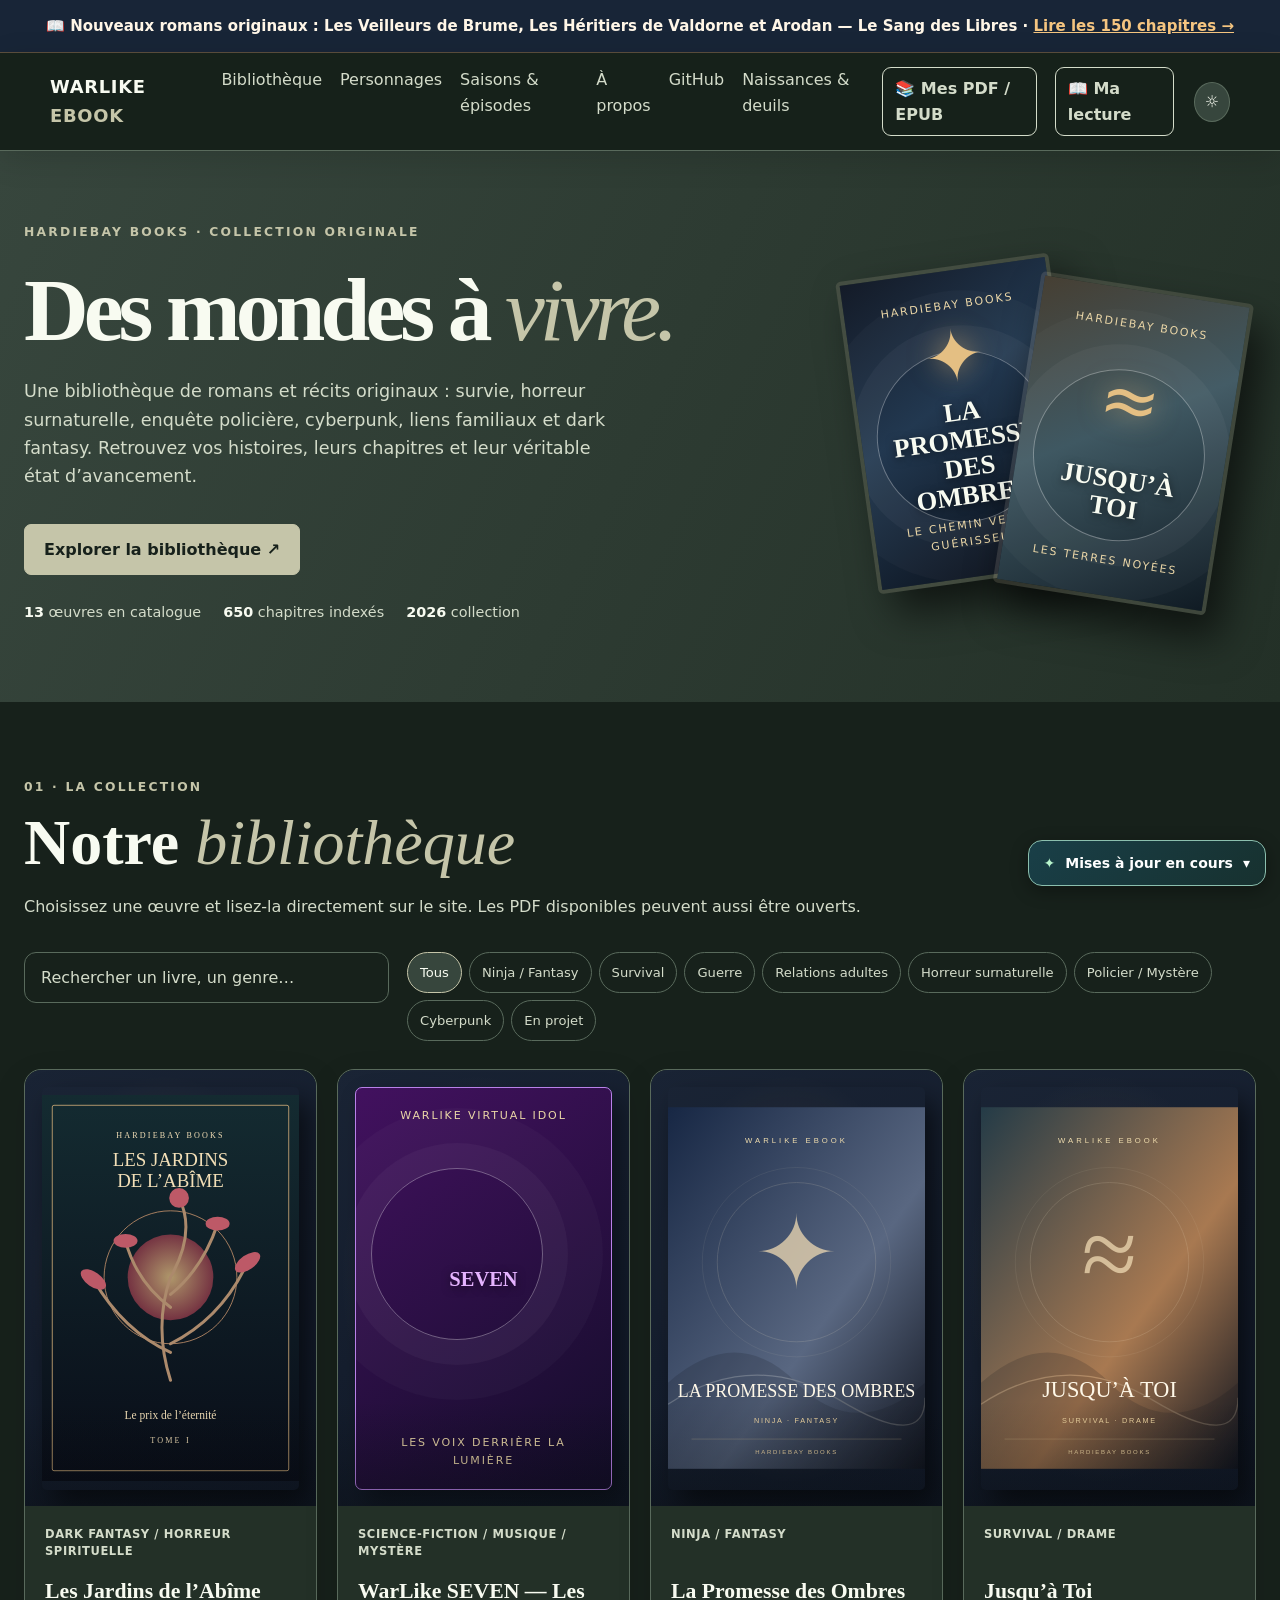
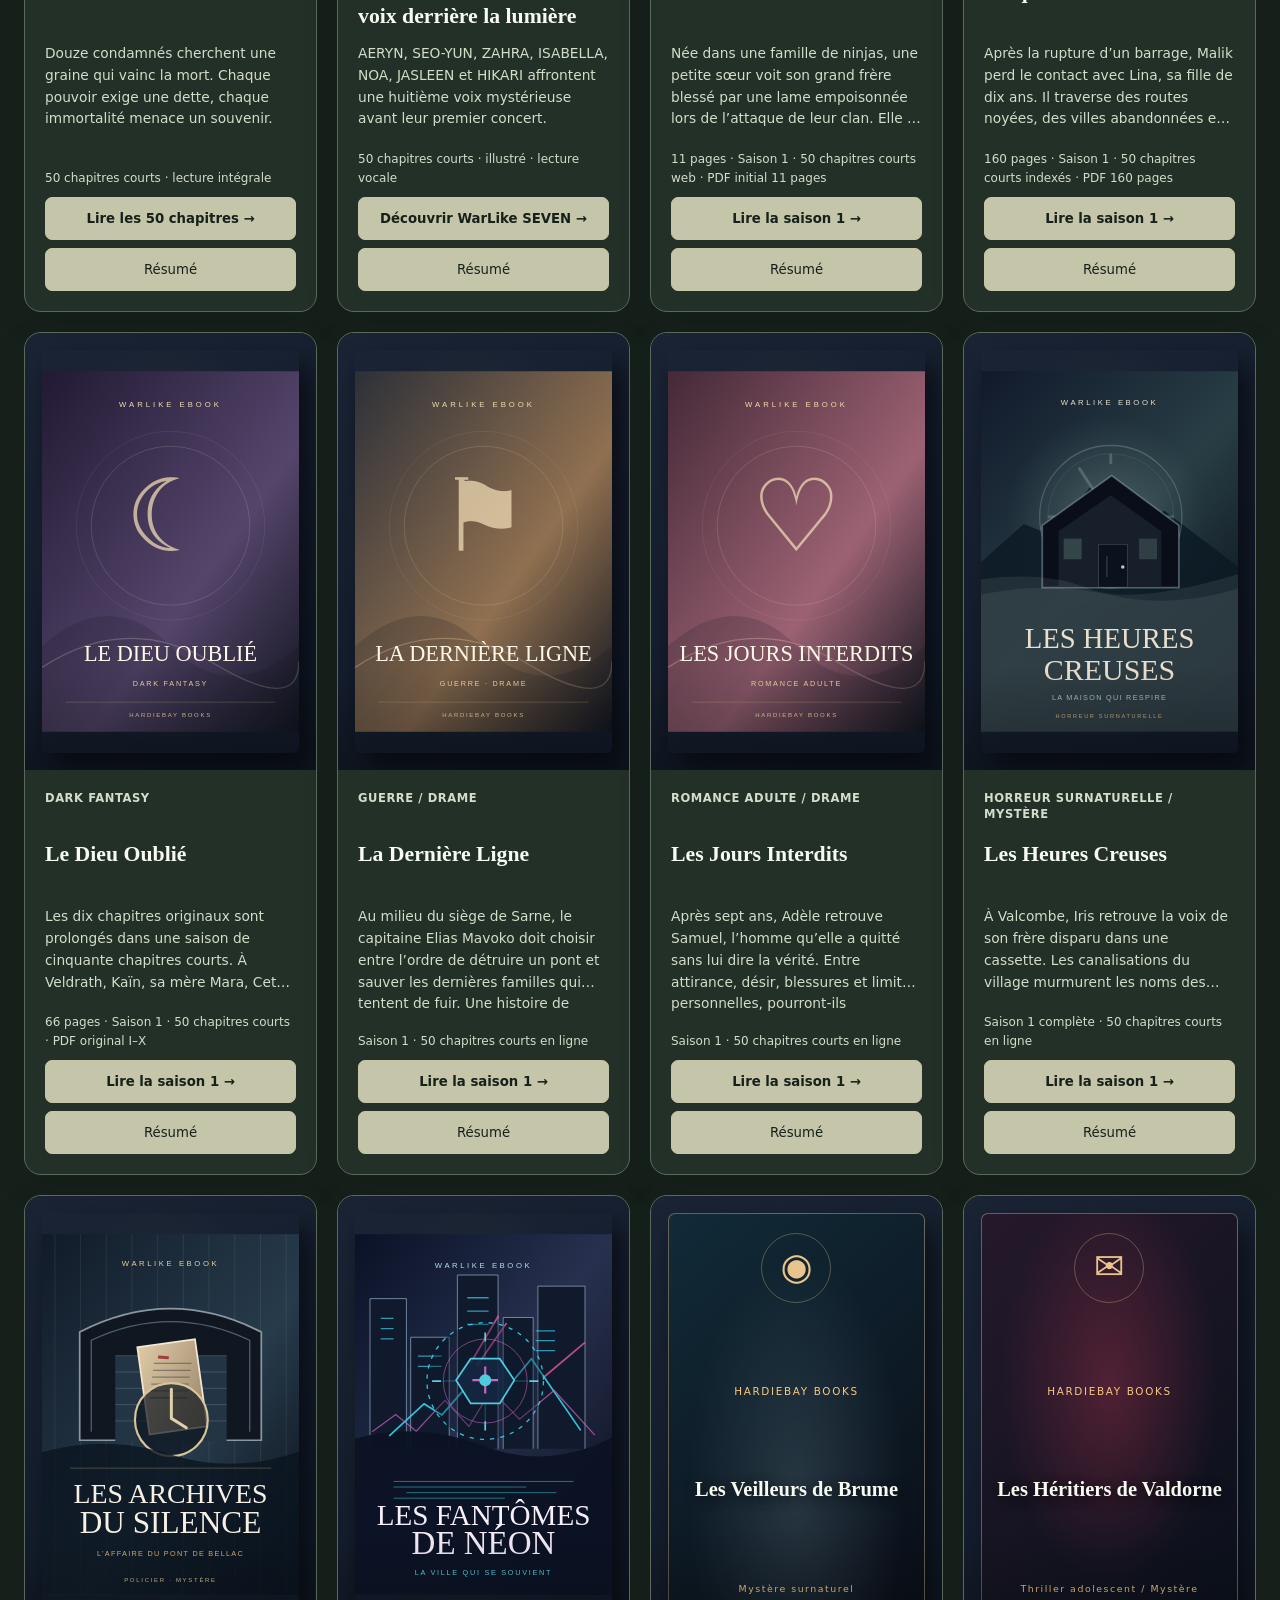
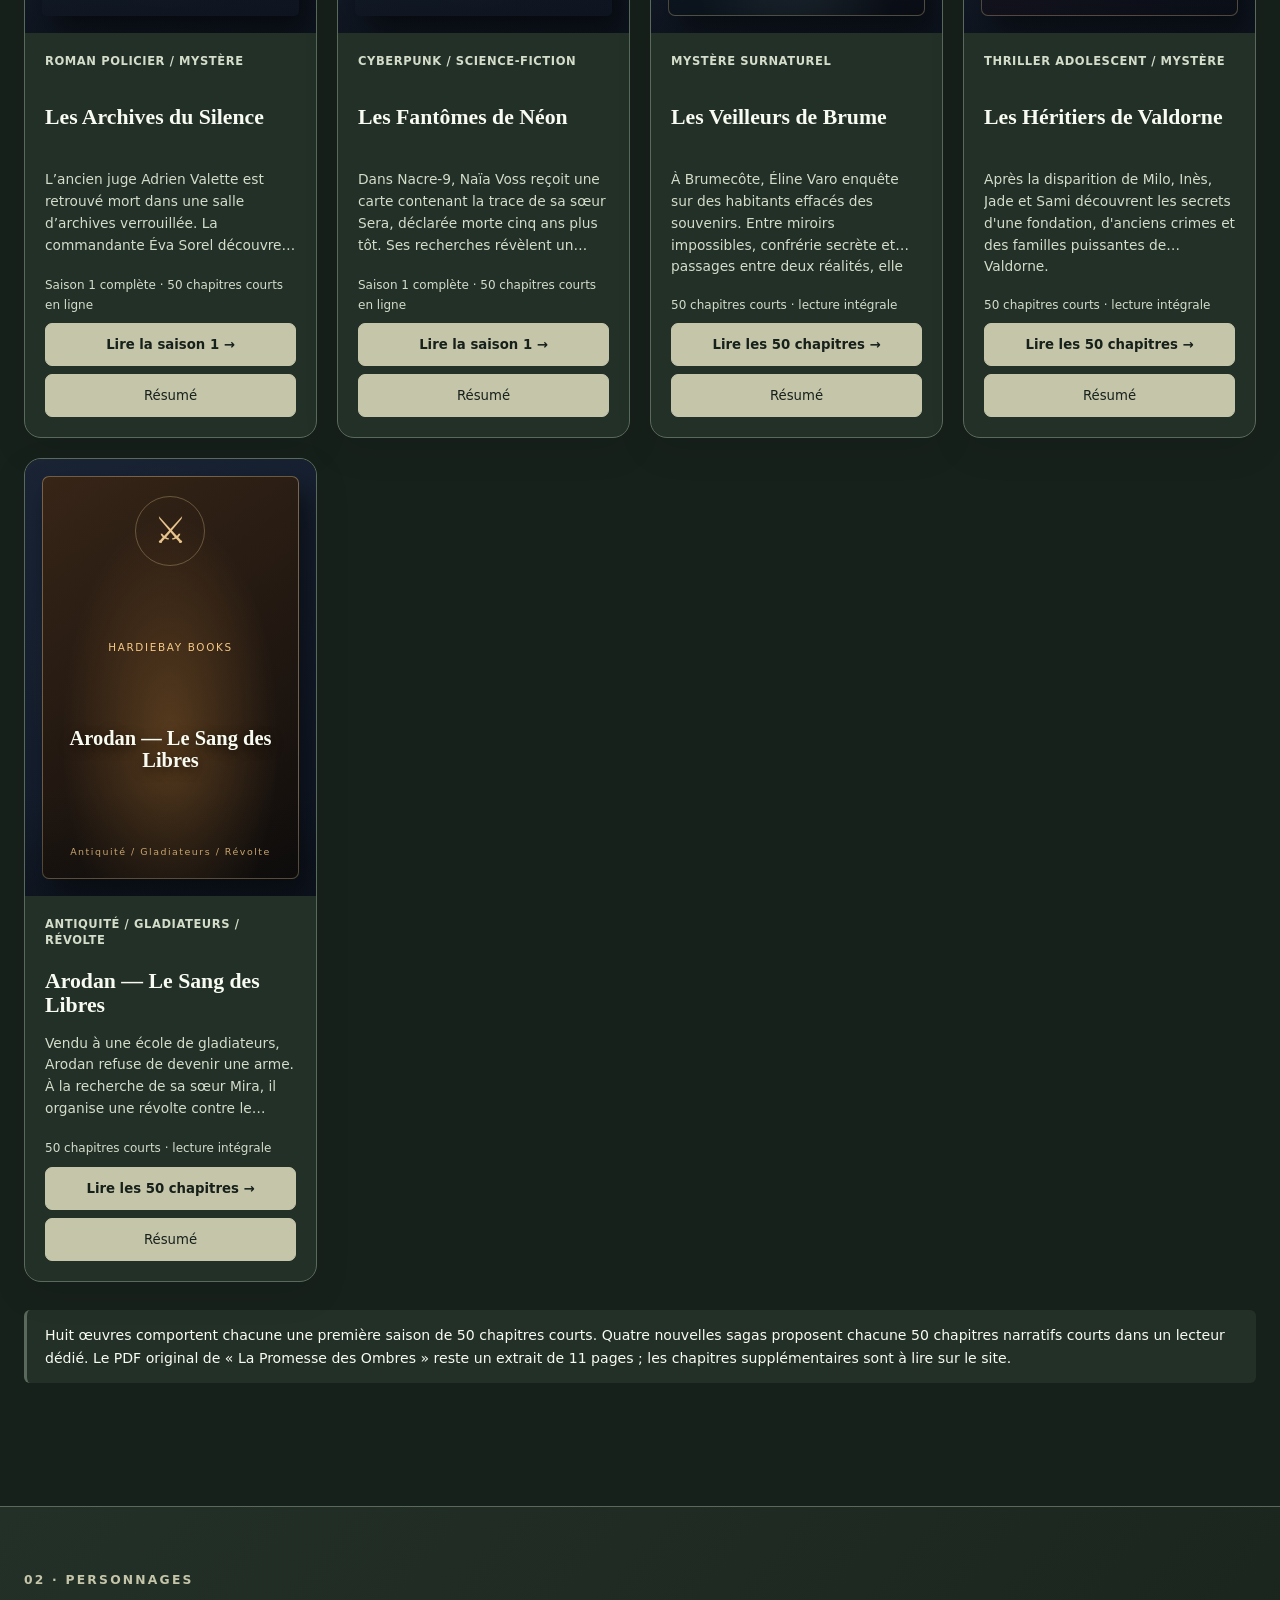
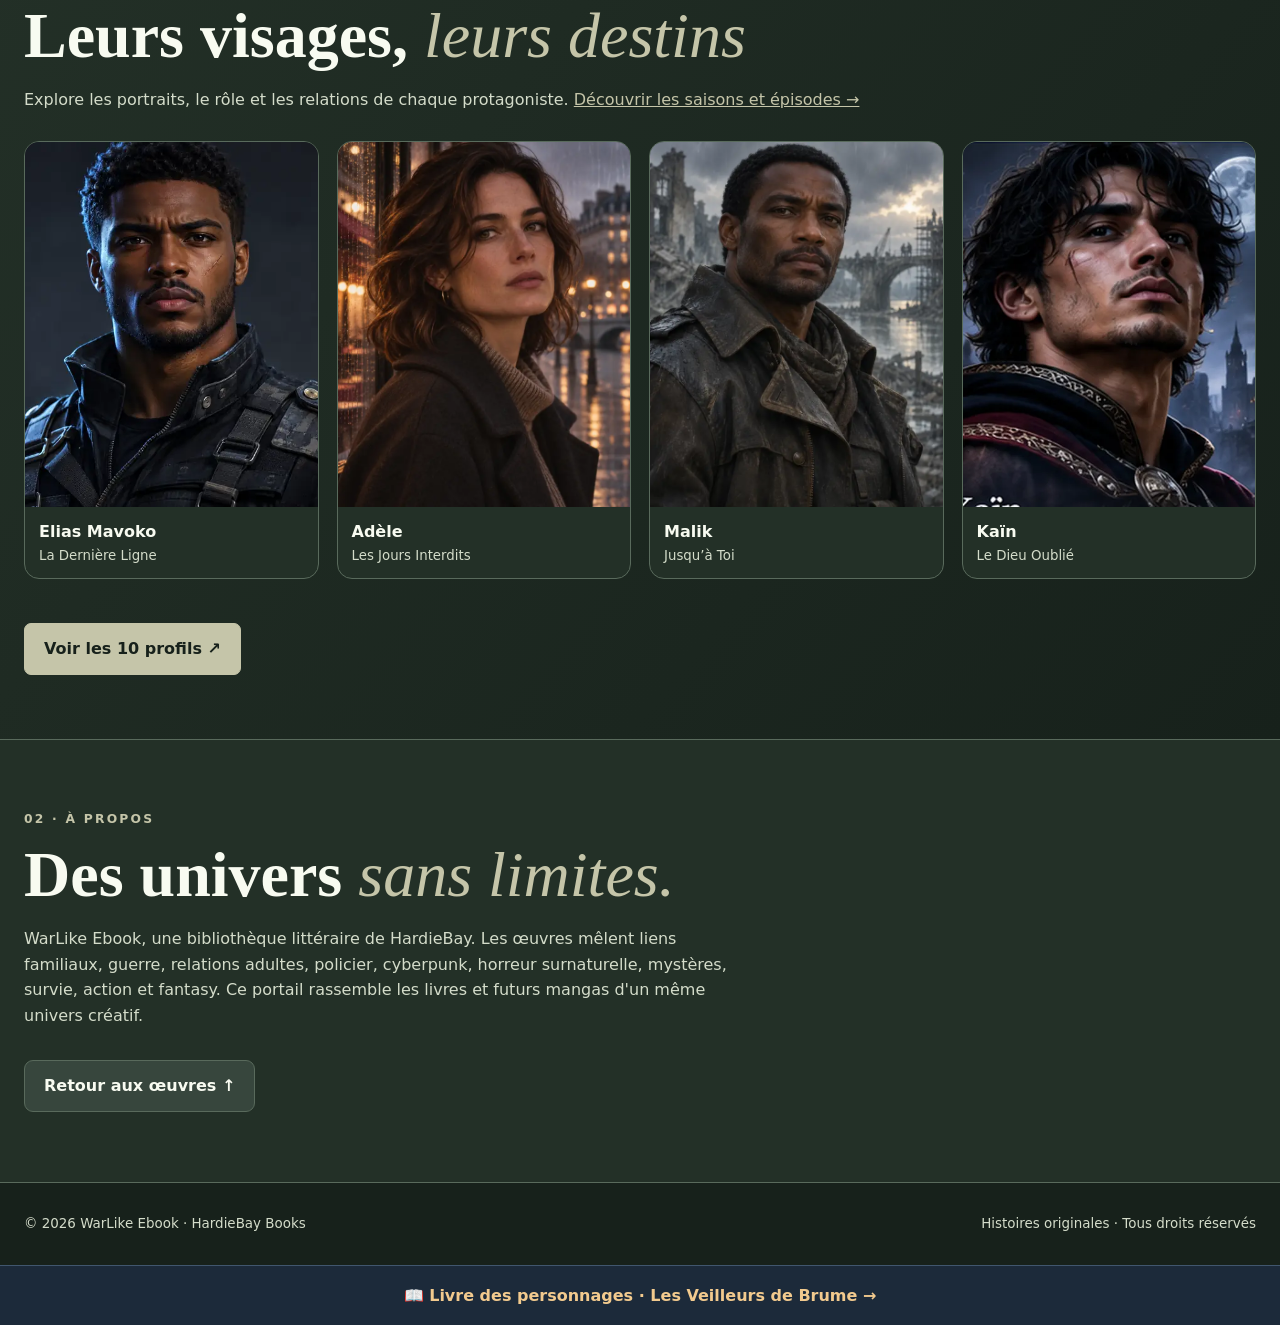
==== commit 327b870d: "Align catalogue cover frames and card content across all book types" ====
--- a/index.html
+++ b/index.html
@@ -45,6 +45,19 @@
 @media(max-width:760px){.wrap{width:min(100% - 28px,600px)}.hero{min-height:0;padding:54px 0 55px}.hero-grid{grid-template-columns:1fr}.hero h1{font-size:clamp(2.75rem,11vw,4rem)}.hero-visual{display:none}.books{grid-template-columns:repeat(2,minmax(0,1fr));gap:12px}.poster{padding:12px}.detail{padding:13px;gap:6px}.detail h3{font-size:1.19rem;min-height:2.25em}.detail p{font-size:.79rem;-webkit-line-clamp:3}.detail .read{font-size:.73rem;padding:8px}.new-cover{padding:15px 10px}.new-cover strong{font-size:1.12rem}.new-cover:before{height:42px;width:42px;font-size:1.5rem}.new-cover small,.new-cover span{font-size:.49rem}section.catalogue{padding:48px 0}.tools{margin:20px 0}.filters{overflow-x:auto;flex-wrap:nowrap;padding-bottom:8px}.filter{flex-shrink:0}nav{display:none}}
 @media(max-width:370px){.books{grid-template-columns:1fr}.poster{aspect-ratio:6/5;padding:18px}.detail h3{min-height:0}.detail p{-webkit-line-clamp:4}}
 @media(prefers-reduced-motion:reduce){.book,.new-cover,.profile-card{transition:none}}
+
+/* Uniform catalogue geometry, independent of the intrinsic cover dimensions. */
+#books .book{min-width:0;display:flex;flex-direction:column;align-self:stretch}
+#books .poster{box-sizing:border-box;position:relative;display:grid;place-items:center;width:100%;height:auto;min-height:0;aspect-ratio:2/3;flex:0 0 auto;padding:clamp(12px,1.3vw,22px);overflow:hidden}
+#books .poster>.cover-art,#books .poster>.cover,#books .poster>.new-cover{position:absolute;inset:clamp(12px,1.3vw,22px);width:calc(100% - 2 * clamp(12px,1.3vw,22px));height:calc(100% - 2 * clamp(12px,1.3vw,22px));min-width:0!important;min-height:0;max-width:none;max-height:none;box-sizing:border-box;object-fit:contain;margin:0;transform:none}
+#books .poster>.cover,#books .poster>.new-cover{padding:clamp(12px,1.5vw,24px) clamp(8px,1vw,16px);overflow:hidden}
+#books .poster>.cover strong,#books .poster>.new-cover strong{font-size:clamp(1rem,1.6vw,1.75rem)!important;overflow-wrap:anywhere}
+#books .detail{display:grid;grid-template-rows:minmax(2.8em,auto) minmax(3.5em,auto) 1fr auto auto auto;align-content:start;flex:1;min-width:0}
+#books .detail .tag{min-width:0;line-height:1.4}
+#books .detail h3{min-height:0;margin:0;overflow-wrap:anywhere}
+#books .detail .meta{margin:0}
+#books .detail .read{width:100%;margin:0}
+@media(max-width:760px){#books .detail{grid-template-rows:minmax(2.8em,auto) minmax(3.5em,auto) 1fr auto auto auto}#books .poster>.cover strong,#books .poster>.new-cover strong{font-size:clamp(1rem,3.1vw,1.5rem)!important}}
 </style>
 <link rel="stylesheet" href="./design-system/warlike-foundation.css?v=1.1">
 <link rel="stylesheet" href="./design-system/warlike-shell.css?v=1.1">
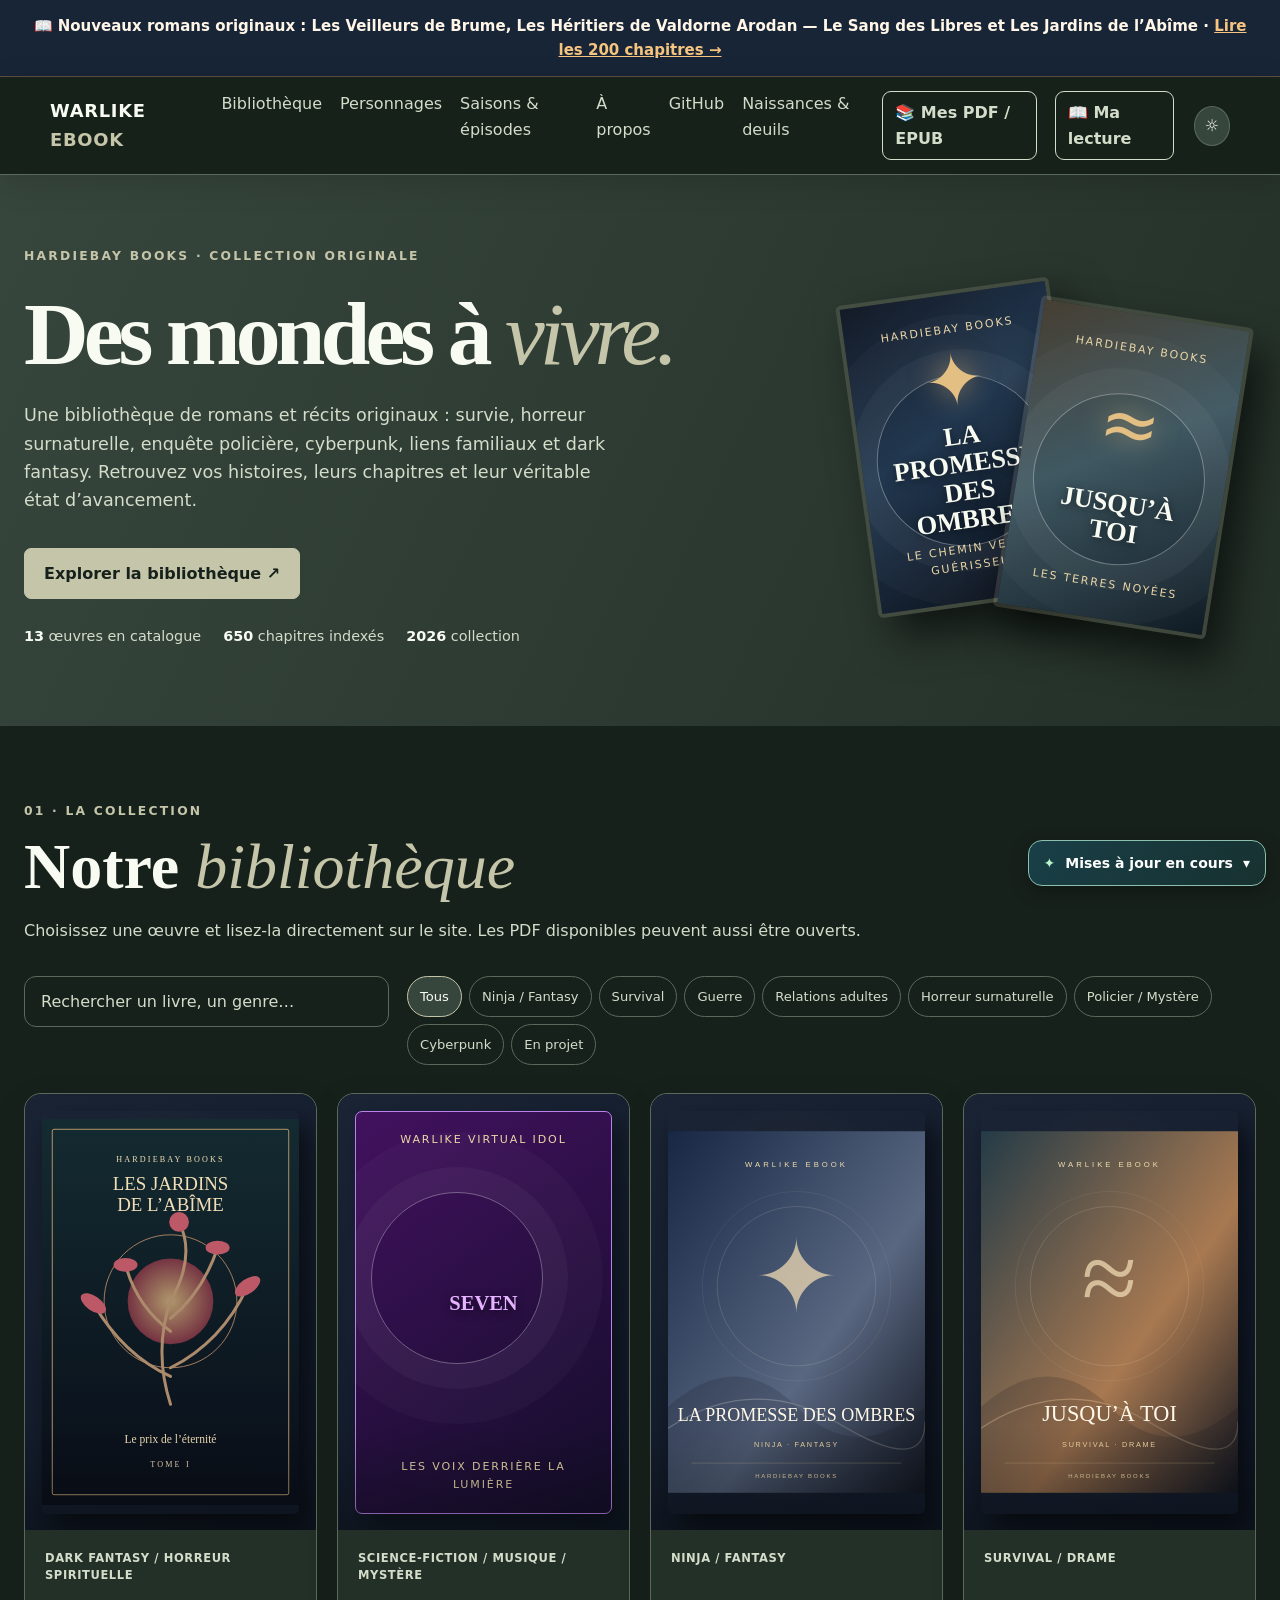
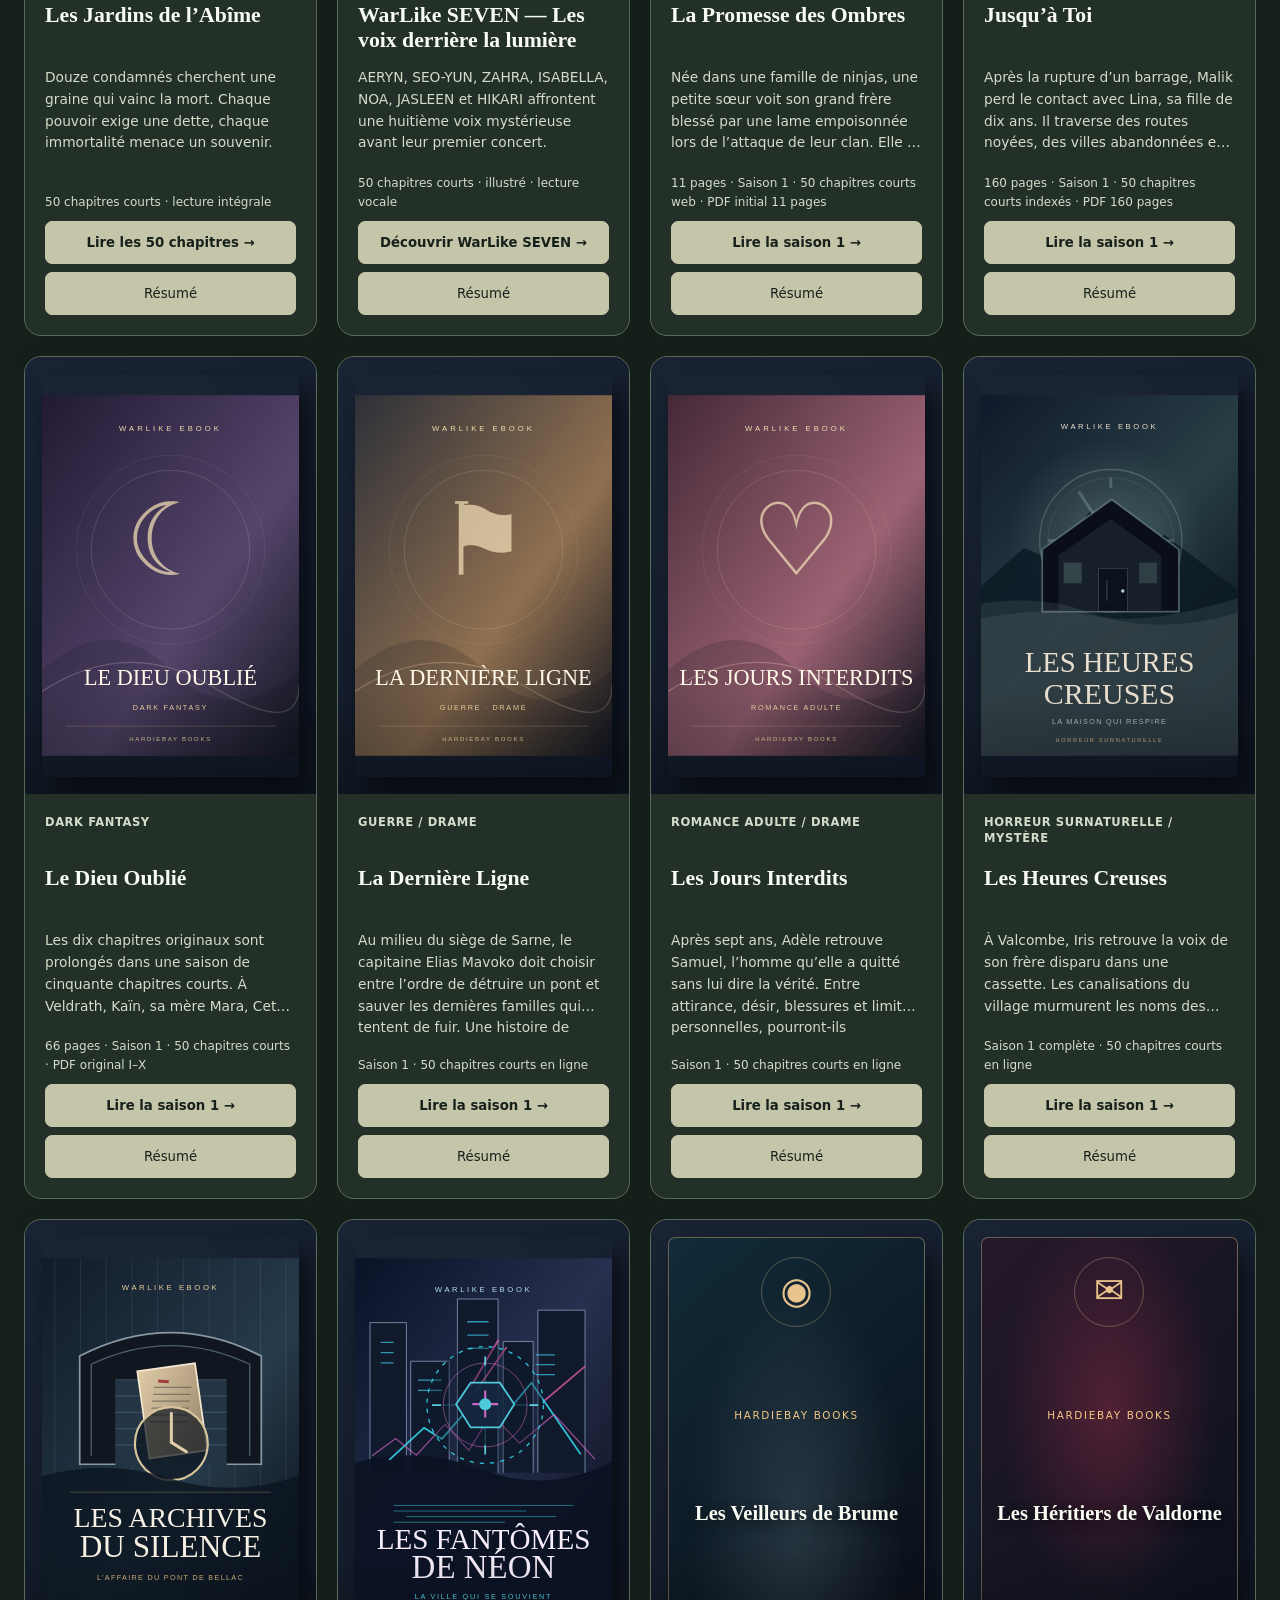
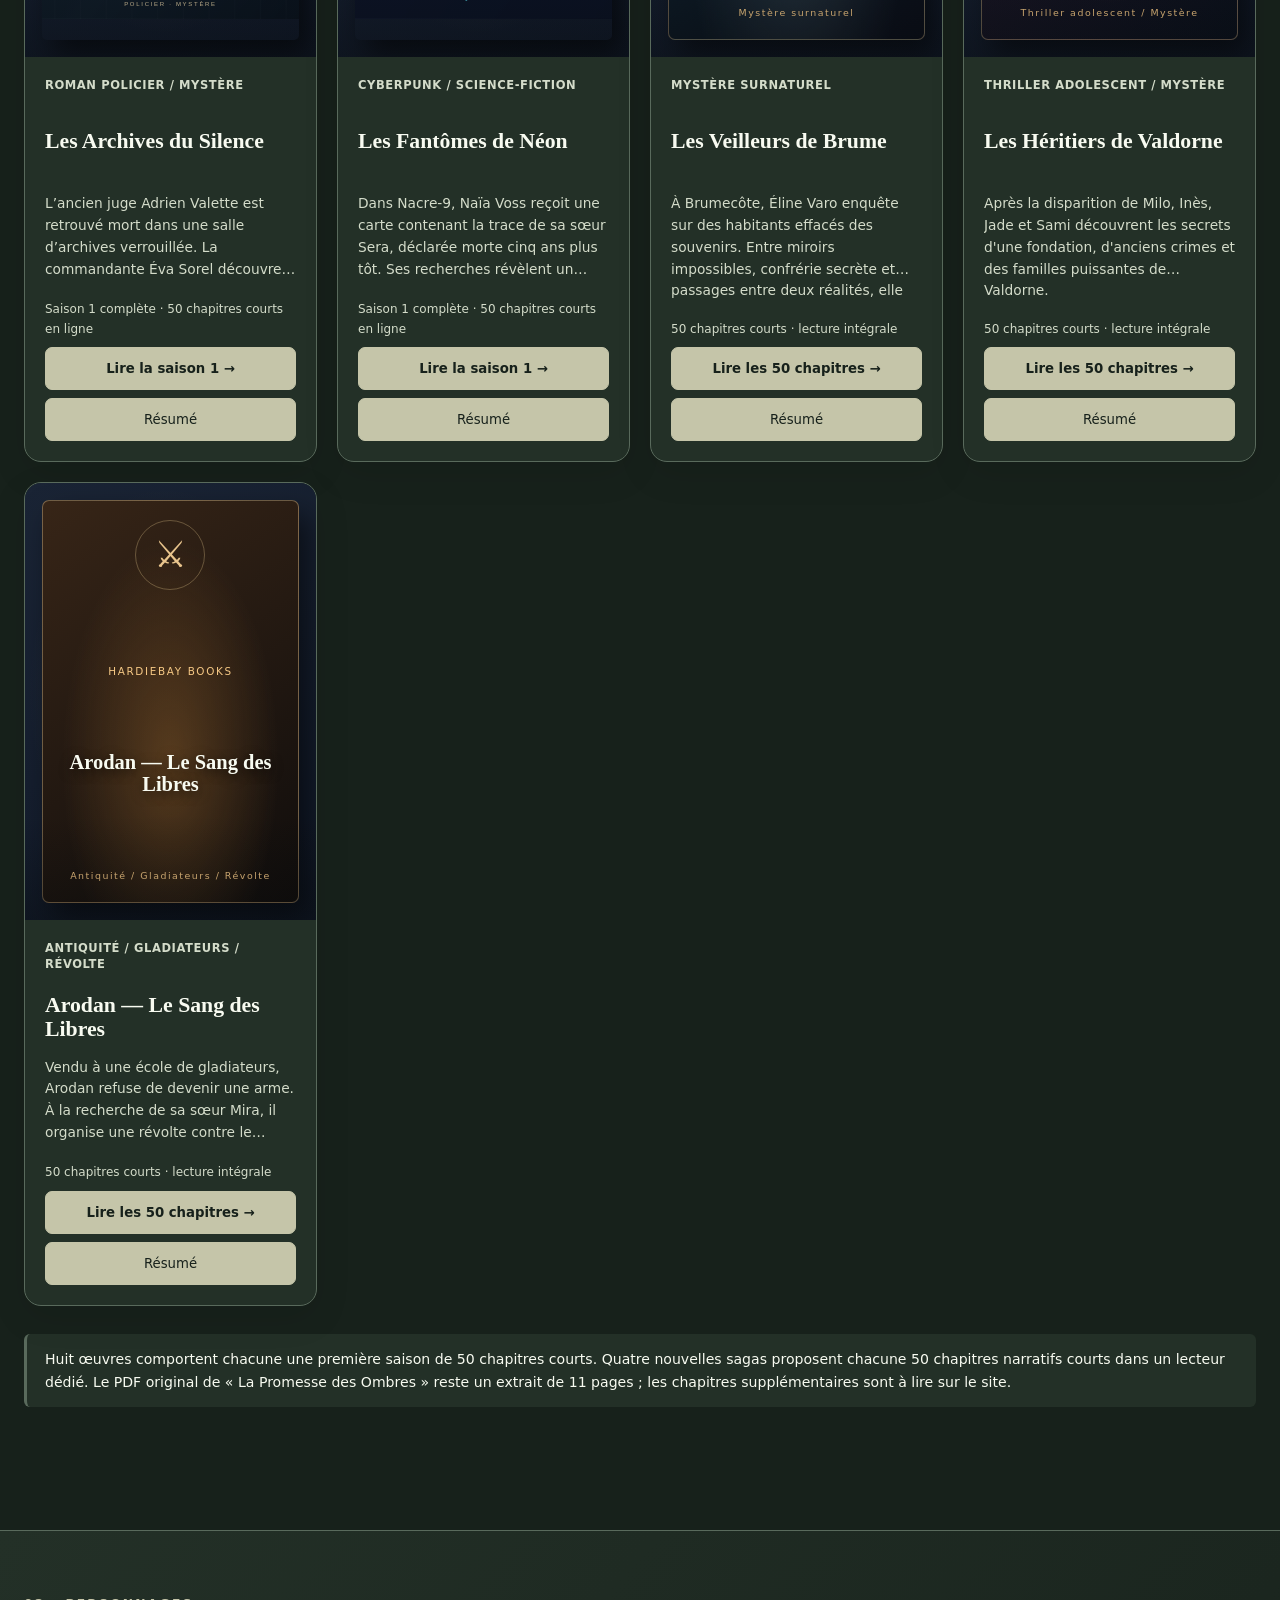
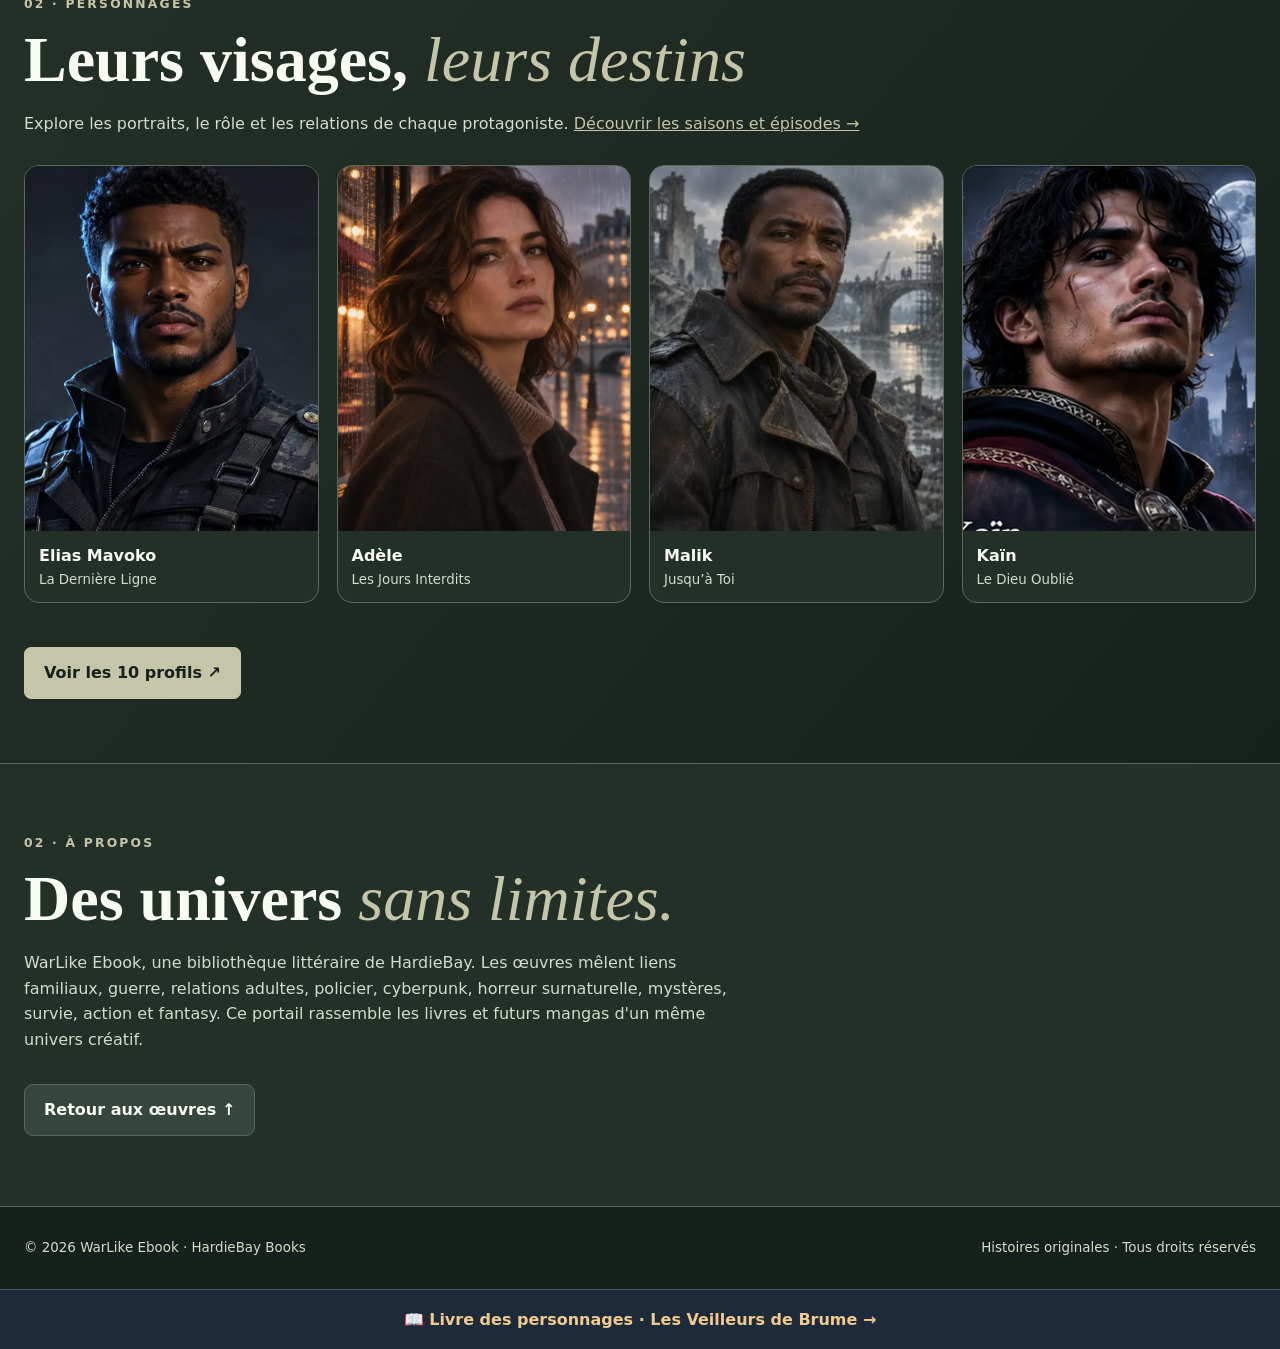
==== commit 113533d5: "Synchronize catalogue metadata and accurate novel reading progress" ====
--- a/index.html
+++ b/index.html
@@ -61,7 +61,7 @@
 </style>
 <link rel="stylesheet" href="./design-system/warlike-foundation.css?v=1.1">
 <link rel="stylesheet" href="./design-system/warlike-shell.css?v=1.1">
-<link rel="stylesheet" href="./warlike-update-status.css"></head><body><details class="warlike-update-notice"><summary>Mises à jour en cours</summary><p>WarLike évolue : améliorations et nouvelles fonctionnalités. Vous pouvez continuer à utiliser cette application normalement.</p></details><div style="background:#182537;border-bottom:1px solid #5c4f3e;padding:14px 22px;text-align:center;color:#fff6e7;font:600 15px/1.6 system-ui">📖 Nouveaux romans originaux : <strong>Les Veilleurs de Brume</strong>, <strong>Les Héritiers de Valdorne</strong> et <strong>Arodan — Le Sang des Libres</strong> · <a style="color:#f5c580;text-decoration:underline" href="nouveaux-romans.html">Lire les 150 chapitres →</a></div>
+<link rel="stylesheet" href="./warlike-update-status.css"></head><body><details class="warlike-update-notice"><summary>Mises à jour en cours</summary><p>WarLike évolue : améliorations et nouvelles fonctionnalités. Vous pouvez continuer à utiliser cette application normalement.</p></details><div style="background:#182537;border-bottom:1px solid #5c4f3e;padding:14px 22px;text-align:center;color:#fff6e7;font:600 15px/1.6 system-ui">📖 Nouveaux romans originaux : <strong>Les Veilleurs de Brume</strong>, <strong>Les Héritiers de Valdorne</strong> <strong>Arodan — Le Sang des Libres</strong> et <strong>Les Jardins de l’Abîme</strong> · <a style="color:#f5c580;text-decoration:underline" href="nouveaux-romans.html">Lire les 200 chapitres →</a></div>
 <header><a class="brand" href="#accueil">WARLIKE <b>EBOOK</b></a><nav><a href="#bibliotheque">Bibliothèque</a><a href="./personnages.html">Personnages</a><a href="./saisons.html">Saisons & épisodes</a><a href="#auteur">À propos</a><a href="https://github.com/Motherlode94/WarLike-Ebook" target="_blank" rel="noopener">GitHub</a><a href="./vies-et-deuils.html">Naissances &amp; deuils</a><a href="./mes-livres.html" style="display:inline-flex;align-items:center;gap:6px;border:1px solid currentColor;border-radius:9px;padding:8px 12px;font-weight:700;text-decoration:none">📚 Mes PDF / EPUB</a><a href="./ma-lecture.html" style="display:inline-flex;align-items:center;gap:6px;border:1px solid currentColor;border-radius:9px;padding:8px 12px;font-weight:700;text-decoration:none">📖 Ma lecture</a></nav><button class="theme" id="theme" aria-label="Changer le thème">☼</button></header>
 <main><section class="hero" id="accueil"><div class="wrap hero-grid"><div><div class="eyebrow">HardieBay Books · Collection originale</div><h1>Des mondes à <em>vivre.</em></h1><p>Une bibliothèque de romans et récits originaux : survie, horreur surnaturelle, enquête policière, cyberpunk, liens familiaux et dark fantasy. Retrouvez vos histoires, leurs chapitres et leur véritable état d’avancement.</p><a class="cta" href="#bibliotheque">Explorer la bibliothèque ↗</a><div class="stats"><span><b>13</b> œuvres en catalogue</span><span><b>650</b> chapitres indexés</span><span><b>2026</b> collection</span></div></div><div class="hero-visual" aria-hidden="true"><div class="mockbook"><div class="cover"><small>HARDIEBAY BOOKS</small><div class="symbol">✦</div><strong>LA PROMESSE DES OMBRES</strong><span>LE CHEMIN VERS LA GUÉRISSEUSE</span></div></div><div class="mockbook"><div class="cover survival"><small>HARDIEBAY BOOKS</small><div class="symbol">≈</div><strong>JUSQU’À TOI</strong><span>LES TERRES NOYÉES</span></div></div></div></div></section>
 <section class="catalogue wrap" id="bibliotheque"><div class="eyebrow">01 · La collection</div><h2>Notre <em>bibliothèque</em></h2><p>Choisissez une œuvre et lisez-la directement sur le site. Les PDF disponibles peuvent aussi être ouverts.</p><div class="tools"><input id="search" class="search" type="search" aria-label="Rechercher un livre" placeholder="Rechercher un livre, un genre…"><div class="filters"><button class="filter active" data-filter="all">Tous</button><button class="filter" data-filter="fantasy">Ninja / Fantasy</button><button class="filter" data-filter="survival">Survival</button><button class="filter" data-filter="war">Guerre</button><button class="filter" data-filter="romance">Relations adultes</button><button class="filter" data-filter="horror">Horreur surnaturelle</button><button class="filter" data-filter="policier">Policier / Mystère</button><button class="filter" data-filter="cyberpunk">Cyberpunk</button><button class="filter" data-filter="upcoming">En projet</button></div></div><div id="books" class="books"></div><p id="empty">Aucun résultat trouvé.</p><div class="notice">Huit œuvres comportent chacune une première saison de 50 chapitres courts. Quatre nouvelles sagas proposent chacune 50 chapitres narratifs courts dans un lecteur dédié. Le PDF original de « La Promesse des Ombres » reste un extrait de 11 pages ; les chapitres supplémentaires sont à lire sur le site.</div></section>
@@ -71,5 +71,5 @@
 <dialog id="modal"><button class="close" id="close" aria-label="Fermer">×</button><div class="eyebrow" id="modalGenre"></div><h2 id="modalTitle"></h2><p id="modalDescription"></p><div class="meta" id="modalMeta"></div><p class="notice" id="modalNote"></p><a class="cta" id="modalRead">Lire la saison 1 →</a> <a class="outline" id="modalPdf" target="_blank" rel="noopener">Ouvrir le PDF ↗</a><h3 style="font-family:Georgia,serif;margin-top:24px">Extrait du livre</h3><div id="excerpt" style="padding:20px;border:1px solid var(--line);border-radius:10px;background:var(--soft);white-space:pre-line;font-family:Georgia,serif;line-height:1.85"></div></dialog>
 <script>
 const items=[{id:'abime',title:'Les Jardins de l’Abîme',subtitle:'Tome I — Le prix de l’éternité',genre:'Dark fantasy / Horreur spirituelle',cat:'fantasy',pages:null,status:'50 chapitres courts · lecture intégrale',symbol:'✦',desc:'Douze condamnés cherchent une graine qui vainc la mort. Chaque pouvoir exige une dette, chaque immortalité menace un souvenir.'},{id:'seven',title:'WarLike SEVEN — Les voix derrière la lumière',subtitle:'Tome I · Idoles virtuelles',genre:'Science-fiction / Musique / Mystère',cat:'cyberpunk',pages:null,status:'50 chapitres courts · illustré · lecture vocale',symbol:'✦',url:'seven-livre.html',desc:'AERYN, SEO-YUN, ZAHRA, ISABELLA, NOA, JASLEEN et HIKARI affrontent une huitième voix mystérieuse avant leur premier concert.'},{id:'ombres',title:'La Promesse des Ombres',subtitle:'Le chemin vers la guérisseuse',genre:'Ninja / Fantasy',cat:'fantasy',pages:11,status:'Saison 1 · 50 chapitres courts web · PDF initial 11 pages',cover:'',symbol:'✦',desc:'Née dans une famille de ninjas, une petite sœur voit son grand frère blessé par une lame empoisonnée lors de l’attaque de leur clan. Elle le traîne à travers la forêt et la neige jusqu’à une guérisseuse bannie. Épuisée, elle s’évanouit devant sa porte. Un secret sur le poison ouvre un nouveau chapitre.'},{id:'toi',title:'Jusqu’à Toi',subtitle:'Tome 1 — Les Terres Noyées',genre:'Survival / Drame',cat:'survival',pages:160,status:'Saison 1 · 50 chapitres courts indexés · PDF 160 pages',symbol:'≈',desc:'Après la rupture d’un barrage, Malik perd le contact avec Lina, sa fille de dix ans. Il traverse des routes noyées, des villes abandonnées et des territoires dangereux pour la retrouver. Une histoire de survie et de ténacité.'},{id:'dieu',title:'Le Dieu Oublié',subtitle:'Tome I — La Cendre et le Réveil',genre:'Dark fantasy',cat:'fantasy',pages:66,status:'Saison 1 · 50 chapitres courts · PDF original I–X',symbol:'☾',desc:'Les dix chapitres originaux sont prolongés dans une saison de cinquante chapitres courts. À Veldrath, Kaïn, sa mère Mara, Ceth et Soran affrontent les traces d’une histoire volontairement effacée. Tome I : La Cendre et le Réveil.'},{id:'ligne',title:'La Dernière Ligne',subtitle:'Saison 1 · 50 chapitres courts',genre:'Guerre / Drame',cat:'war',pages:null,status:'Saison 1 · 50 chapitres courts en ligne',symbol:'⚑',url:'livres/la-derniere-ligne.html',desc:'Au milieu du siège de Sarne, le capitaine Elias Mavoko doit choisir entre l’ordre de détruire un pont et sauver les dernières familles qui tentent de fuir. Une histoire de courage ordinaire, de responsabilité et de reconstruction.'},{id:'jours',title:'Les Jours Interdits',subtitle:'Saison 1 · 50 chapitres courts',genre:'Romance adulte / Drame',cat:'romance',pages:null,status:'Saison 1 · 50 chapitres courts en ligne',symbol:'♡',url:'livres/les-jours-interdits.html',desc:'Après sept ans, Adèle retrouve Samuel, l’homme qu’elle a quitté sans lui dire la vérité. Entre attirance, désir, blessures et limites personnelles, pourront-ils recommencer autrement ?'},{id:'heures',title:'Les Heures Creuses',subtitle:'Saison 1 — La Maison qui Respire',genre:'Horreur surnaturelle / Mystère',cat:'horror',pages:null,status:'Saison 1 complète · 50 chapitres courts en ligne',symbol:'◷',desc:'À Valcombe, Iris retrouve la voix de son frère disparu dans une cassette. Les canalisations du village murmurent les noms des morts ; répondre à leurs appels peut mettre les vivants en danger. Un mystère surnaturel où le silence est parfois la seule défense.'},{id:'archives',title:'Les Archives du Silence',subtitle:'Saison 1 — L’Affaire du pont de Bellac',genre:'Roman policier / Mystère',cat:'policier',pages:null,status:'Saison 1 complète · 50 chapitres courts en ligne',symbol:'⌕',desc:'L’ancien juge Adrien Valette est retrouvé mort dans une salle d’archives verrouillée. La commandante Éva Sorel découvre un dossier falsifié, onze victimes oubliées et plusieurs suspects dont les alibis se contredisent.'},{id:'neon',title:'Les Fantômes de Néon',subtitle:'Saison 1 — La Ville qui se Souvient',genre:'Cyberpunk / Science-fiction',cat:'cyberpunk',pages:null,status:'Saison 1 complète · 50 chapitres courts en ligne',symbol:'◇',desc:'Dans Nacre-9, Naïa Voss reçoit une carte contenant la trace de sa sœur Sera, déclarée morte cinq ans plus tôt. Ses recherches révèlent un réseau de surveillance et de souvenirs manipulés par Synapse Corporation.'},{"id":"brume","title":"Les Veilleurs de Brume","subtitle":"50 chapitres courts","genre":"Mystère surnaturel","cat":"horror","pages":null,"status":"50 chapitres courts · lecture intégrale","symbol":"◎","desc":"À Brumecôte, Éline Varo enquête sur des habitants effacés des souvenirs. Entre miroirs impossibles, confrérie secrète et passages entre deux réalités, elle refuse de sacrifier les disparus."},{"id":"valdorne","title":"Les Héritiers de Valdorne","subtitle":"50 chapitres courts","genre":"Thriller adolescent / Mystère","cat":"policier","pages":null,"status":"50 chapitres courts · lecture intégrale","symbol":"✉","desc":"Après la disparition de Milo, Inès, Jade et Sami découvrent les secrets d'une fondation, d'anciens crimes et des familles puissantes de Valdorne."},{"id":"arodan","title":"Arodan — Le Sang des Libres","subtitle":"50 chapitres courts","genre":"Antiquité / Gladiateurs / Révolte","cat":"war","pages":null,"status":"50 chapitres courts · lecture intégrale","symbol":"⚔","desc":"Vendu à une école de gladiateurs, Arodan refuse de devenir une arme. À la recherche de sa sœur Mira, il organise une révolte contre le pouvoir du gouverneur Varis."}];
-const EXCERPTS={ombres:'La première fois qu’elle réussit à disparaître aux yeux de son frère, elle avait attendu qu’il se retourne avant de se cacher derrière un cerisier.\n\n— Je sais que tu es là, dit-il.\n\nElle retint son souffle. Les branches remuaient au-dessus d’elle, chargées de fleurs pâles.\n\n— Ton ombre dépasse.',toi:'Après la rupture d’un barrage, Malik perd tout contact avec Lina, sa fille de dix ans. Sa recherche le conduira à travers des territoires noyés où chaque décision compte.\n\nCeci est un aperçu de l’intrigue, pas une citation du manuscrit.',ligne:'À l’aube du quarante-troisième jour, le pont de Sarne tenait encore. Il n’en restait que deux travées, une chaussée crevassée et les carcasses de trois camions, mais on pouvait passer à pied.',jours:'À trente-deux ans, Adèle avait appris à quitter les lieux avant qu’ils ne deviennent des souvenirs. C’était du moins ce qu’elle racontait à ses amis.',dieu:'Il n’y avait pas de présage cette nuit-là.\n\nPas d’étoile filante traversant le ciel de Veldrath. Pas de tremblement de terre secouant les fondations déjà fragiles du quartier bas.\n\nJuste la pluie — fine, froide, parfaitement indifférente — qui martelait le toit de tôle d’une maison trop petite pour mériter ce nom.'};const $=s=>document.querySelector(s);let filter='all';function draw(){const q=$('#search').value.toLocaleLowerCase('fr').trim();const list=items.filter(b=>(filter==='all'||b.cat===filter)&&[b.title,b.subtitle,b.genre,b.desc].join(' ').toLocaleLowerCase('fr').includes(q));$('#books').innerHTML=list.map(b=>'<article class="book"><div class="poster">'+(b.id==='seven'?'<div class="cover" style="min-width:180px;background:linear-gradient(145deg,#42115f,#130d29);border:1px solid #b981e9;border-radius:7px"><small>WARLIKE VIRTUAL IDOL</small><strong style="font-size:2.3rem;color:#e5b3ff">SEVEN</strong><span>LES VOIX DERRIÈRE LA LUMIÈRE</span></div>':b.id==='brume'||b.id==='valdorne'||b.id==='arodan'?'<div class="new-cover '+b.id+'"><small>HARDIEBAY BOOKS</small><strong>'+b.title+'</strong><span>'+b.genre+'</span></div>':'<img class="cover-art" loading="lazy" src="assets/covers/'+b.id+'.svg" alt="Couverture illustrée de '+b.title+'">')+'</div><div class="detail"><span class="tag">'+b.genre+'</span><h3>'+b.title+'</h3><p>'+b.desc+'</p><div class="meta">'+(b.pages?b.pages+' pages · ':'')+b.status+'</div><a class="read" href="'+((b.id==='seven'?'./seven.html':b.id==='brume'||b.id==='valdorne'||b.id==='arodan'||b.id==='abime'?'./nouveaux-romans.html?livre='+encodeURIComponent(b.id):'./saisons.html?livre='+b.id))+'">'+(b.id==='seven'?'Découvrir WarLike SEVEN →':b.id==='brume'||b.id==='valdorne'||b.id==='arodan'||b.id==='abime'?'Lire les 50 chapitres →':'Lire la saison 1 →')+'</a> <button class="read" data-id="'+b.id+'">Résumé</button></div></article>').join('');$('#empty').style.display=list.length?'none':'block'};$('#search').addEventListener('input',draw);document.querySelectorAll('.filter').forEach(x=>x.addEventListener('click',()=>{filter=x.dataset.filter;document.querySelectorAll('.filter').forEach(y=>y.classList.toggle('active',x===y));draw()}));$('#books').addEventListener('click',e=>{const b=items.find(x=>x.id===e.target.dataset.id);if(!b)return;$('#modalGenre').textContent=b.genre;$('#modalTitle').textContent=b.title;$('#modalDescription').textContent=b.desc;$('#modalMeta').textContent=(b.pages?b.pages+' pages · ':'')+b.subtitle;const pdfFiles={ombres:'la-promesse-des-ombres',toi:'jusqua-toi',dieu:'le-dieu-oublie'};$('#modalNote').textContent=b.id==='ombres'?'La saison 1 en ligne compte 50 chapitres courts ; le PDF historique reste un extrait de 11 pages.':b.id==='dieu'?'Saison 1 : 50 chapitres courts (les dix premiers proviennent du PDF original).':(b.id==='brume'||b.id==='valdorne'||b.id==='arodan'||b.id==='abime'?'50 chapitres narratifs courts, à lire intégralement dans le nouveau lecteur.':'Saison 1 : 50 chapitres courts en ligne, organisés en cinq épisodes.');$('#excerpt').textContent=EXCERPTS[b.id]||(b.id==='neon'?'La carte portait le nom de Sera Voss, la sœur de Naïa déclarée morte cinq ans auparavant. Sous les néons, une notification apparut : « Ne livre pas ce que tu n’as pas encore compris. »':b.id==='archives'?'Dans la main de l’ancien juge, les enquêteurs trouvèrent un fragment de papier bleu : « Ce n’était pas un accident. » La porte se verrouillait pourtant toute seule.':b.id==='heures'?'À 2 h 17, Iris plaça la bande dans le magnétophone. Trois coups résonnèrent depuis l’intérieur de la machine. Puis la voix de Noé demanda : « Iris, tu m’entends ? »':'Extrait à consulter dans la saison.');$('#modalRead').href=b.id==='seven'?'./seven.html':(b.id==='brume'||b.id==='valdorne'||b.id==='arodan'||b.id==='abime'?'./nouveaux-romans.html?livre=':'./saisons.html?livre=')+encodeURIComponent(b.id);$('#modalRead').textContent=b.id==='seven'?'Ouvrir le lecteur illustré →':(b.id==='brume'||b.id==='valdorne'||b.id==='arodan'||b.id==='abime')?'Lire les 50 chapitres →':'Lire la saison 1 →';$('#modalPdf').hidden=!pdfFiles[b.id];if(pdfFiles[b.id])$('#modalPdf').href='./assets/books/'+pdfFiles[b.id]+'.pdf';$('#modal').showModal()});$('#close').onclick=()=>$('#modal').close();$('#modal').onclick=e=>{if(e.target.id==='modal')e.target.close()};$('#theme').onclick=()=>{document.body.classList.toggle('light');try{localStorage.setItem('warlikeEbookTheme',document.body.classList.contains('light')?'light':'dark')}catch(e){}};try{if(localStorage.getItem('warlikeEbookTheme')==='light')document.body.classList.add('light')}catch(e){}draw();
+const EXCERPTS={ombres:'La première fois qu’elle réussit à disparaître aux yeux de son frère, elle avait attendu qu’il se retourne avant de se cacher derrière un cerisier.\n\n— Je sais que tu es là, dit-il.\n\nElle retint son souffle. Les branches remuaient au-dessus d’elle, chargées de fleurs pâles.\n\n— Ton ombre dépasse.',toi:'Après la rupture d’un barrage, Malik perd tout contact avec Lina, sa fille de dix ans. Sa recherche le conduira à travers des territoires noyés où chaque décision compte.\n\nCeci est un aperçu de l’intrigue, pas une citation du manuscrit.',ligne:'À l’aube du quarante-troisième jour, le pont de Sarne tenait encore. Il n’en restait que deux travées, une chaussée crevassée et les carcasses de trois camions, mais on pouvait passer à pied.',jours:'À trente-deux ans, Adèle avait appris à quitter les lieux avant qu’ils ne deviennent des souvenirs. C’était du moins ce qu’elle racontait à ses amis.',dieu:'Il n’y avait pas de présage cette nuit-là.\n\nPas d’étoile filante traversant le ciel de Veldrath. Pas de tremblement de terre secouant les fondations déjà fragiles du quartier bas.\n\nJuste la pluie — fine, froide, parfaitement indifférente — qui martelait le toit de tôle d’une maison trop petite pour mériter ce nom.'};const $=s=>document.querySelector(s);let filter='all';function draw(){const q=$('#search').value.toLocaleLowerCase('fr').trim();const list=items.filter(b=>(filter==='all'||b.cat===filter)&&[b.title,b.subtitle,b.genre,b.desc].join(' ').toLocaleLowerCase('fr').includes(q));$('#books').innerHTML=list.map(b=>'<article class="book"><div class="poster">'+(b.id==='seven'?'<div class="cover" style="min-width:180px;background:linear-gradient(145deg,#42115f,#130d29);border:1px solid #b981e9;border-radius:7px"><small>WARLIKE VIRTUAL IDOL</small><strong style="font-size:2.3rem;color:#e5b3ff">SEVEN</strong><span>LES VOIX DERRIÈRE LA LUMIÈRE</span></div>':b.id==='brume'||b.id==='valdorne'||b.id==='arodan'?'<div class="new-cover '+b.id+'"><small>HARDIEBAY BOOKS</small><strong>'+b.title+'</strong><span>'+b.genre+'</span></div>':'<img class="cover-art" loading="lazy" src="assets/covers/'+b.id+'.svg" alt="Couverture illustrée de '+b.title+'">')+'</div><div class="detail"><span class="tag">'+b.genre+'</span><h3>'+b.title+'</h3><p>'+b.desc+'</p><div class="meta">'+(b.pages?b.pages+' pages · ':'')+b.status+'</div><a class="read" href="'+((b.id==='seven'?'./seven.html':b.id==='brume'||b.id==='valdorne'||b.id==='arodan'||b.id==='abime'?'./nouveaux-romans.html?livre='+encodeURIComponent(b.id):'./saisons.html?livre='+b.id))+'">'+(b.id==='seven'?'Découvrir WarLike SEVEN →':b.id==='brume'||b.id==='valdorne'||b.id==='arodan'||b.id==='abime'?'Lire les 50 chapitres →':'Lire la saison 1 →')+'</a> <button class="read" data-id="'+b.id+'">Résumé</button></div></article>').join('');$('#empty').style.display=list.length?'none':'block'};$('#search').addEventListener('input',draw);document.querySelectorAll('.filter').forEach(x=>x.addEventListener('click',()=>{filter=x.dataset.filter;document.querySelectorAll('.filter').forEach(y=>y.classList.toggle('active',x===y));draw()}));$('#books').addEventListener('click',e=>{const b=items.find(x=>x.id===e.target.dataset.id);if(!b)return;$('#modalGenre').textContent=b.genre;$('#modalTitle').textContent=b.title;$('#modalDescription').textContent=b.desc;$('#modalMeta').textContent=(b.pages?b.pages+' pages · ':'')+b.subtitle;const pdfFiles={ombres:'la-promesse-des-ombres',toi:'jusqua-toi',dieu:'le-dieu-oublie'};$('#modalNote').textContent=b.id==='ombres'?'La saison 1 en ligne compte 50 chapitres courts ; le PDF historique reste un extrait de 11 pages.':b.id==='dieu'?'Saison 1 : 50 chapitres courts (les dix premiers proviennent du PDF original).':(b.id==='brume'||b.id==='valdorne'||b.id==='arodan'||b.id==='abime'?'50 chapitres narratifs courts, à lire intégralement dans le nouveau lecteur.':'Saison 1 : 50 chapitres courts en ligne, organisés en dix épisodes.');$('#excerpt').textContent=EXCERPTS[b.id]||(b.id==='neon'?'La carte portait le nom de Sera Voss, la sœur de Naïa déclarée morte cinq ans auparavant. Sous les néons, une notification apparut : « Ne livre pas ce que tu n’as pas encore compris. »':b.id==='archives'?'Dans la main de l’ancien juge, les enquêteurs trouvèrent un fragment de papier bleu : « Ce n’était pas un accident. » La porte se verrouillait pourtant toute seule.':b.id==='heures'?'À 2 h 17, Iris plaça la bande dans le magnétophone. Trois coups résonnèrent depuis l’intérieur de la machine. Puis la voix de Noé demanda : « Iris, tu m’entends ? »':'Extrait à consulter dans la saison.');$('#modalRead').href=b.id==='seven'?'./seven.html':(b.id==='brume'||b.id==='valdorne'||b.id==='arodan'||b.id==='abime'?'./nouveaux-romans.html?livre=':'./saisons.html?livre=')+encodeURIComponent(b.id);$('#modalRead').textContent=b.id==='seven'?'Ouvrir le lecteur illustré →':(b.id==='brume'||b.id==='valdorne'||b.id==='arodan'||b.id==='abime')?'Lire les 50 chapitres →':'Lire la saison 1 →';$('#modalPdf').hidden=!pdfFiles[b.id];if(pdfFiles[b.id])$('#modalPdf').href='./assets/books/'+pdfFiles[b.id]+'.pdf';$('#modal').showModal()});$('#close').onclick=()=>$('#modal').close();$('#modal').onclick=e=>{if(e.target.id==='modal')e.target.close()};$('#theme').onclick=()=>{document.body.classList.toggle('light');try{localStorage.setItem('warlikeEbookTheme',document.body.classList.contains('light')?'light':'dark')}catch(e){}};try{if(localStorage.getItem('warlikeEbookTheme')==='light')document.body.classList.add('light')}catch(e){}draw();
 </script><div style="text-align:center;background:#1c2a3a;padding:17px;border-top:1px solid #41566e"><a href="personnages-brume.html" style="color:#f2ca8e;font-weight:800">📖 Livre des personnages · Les Veilleurs de Brume →</a></div></body></html>
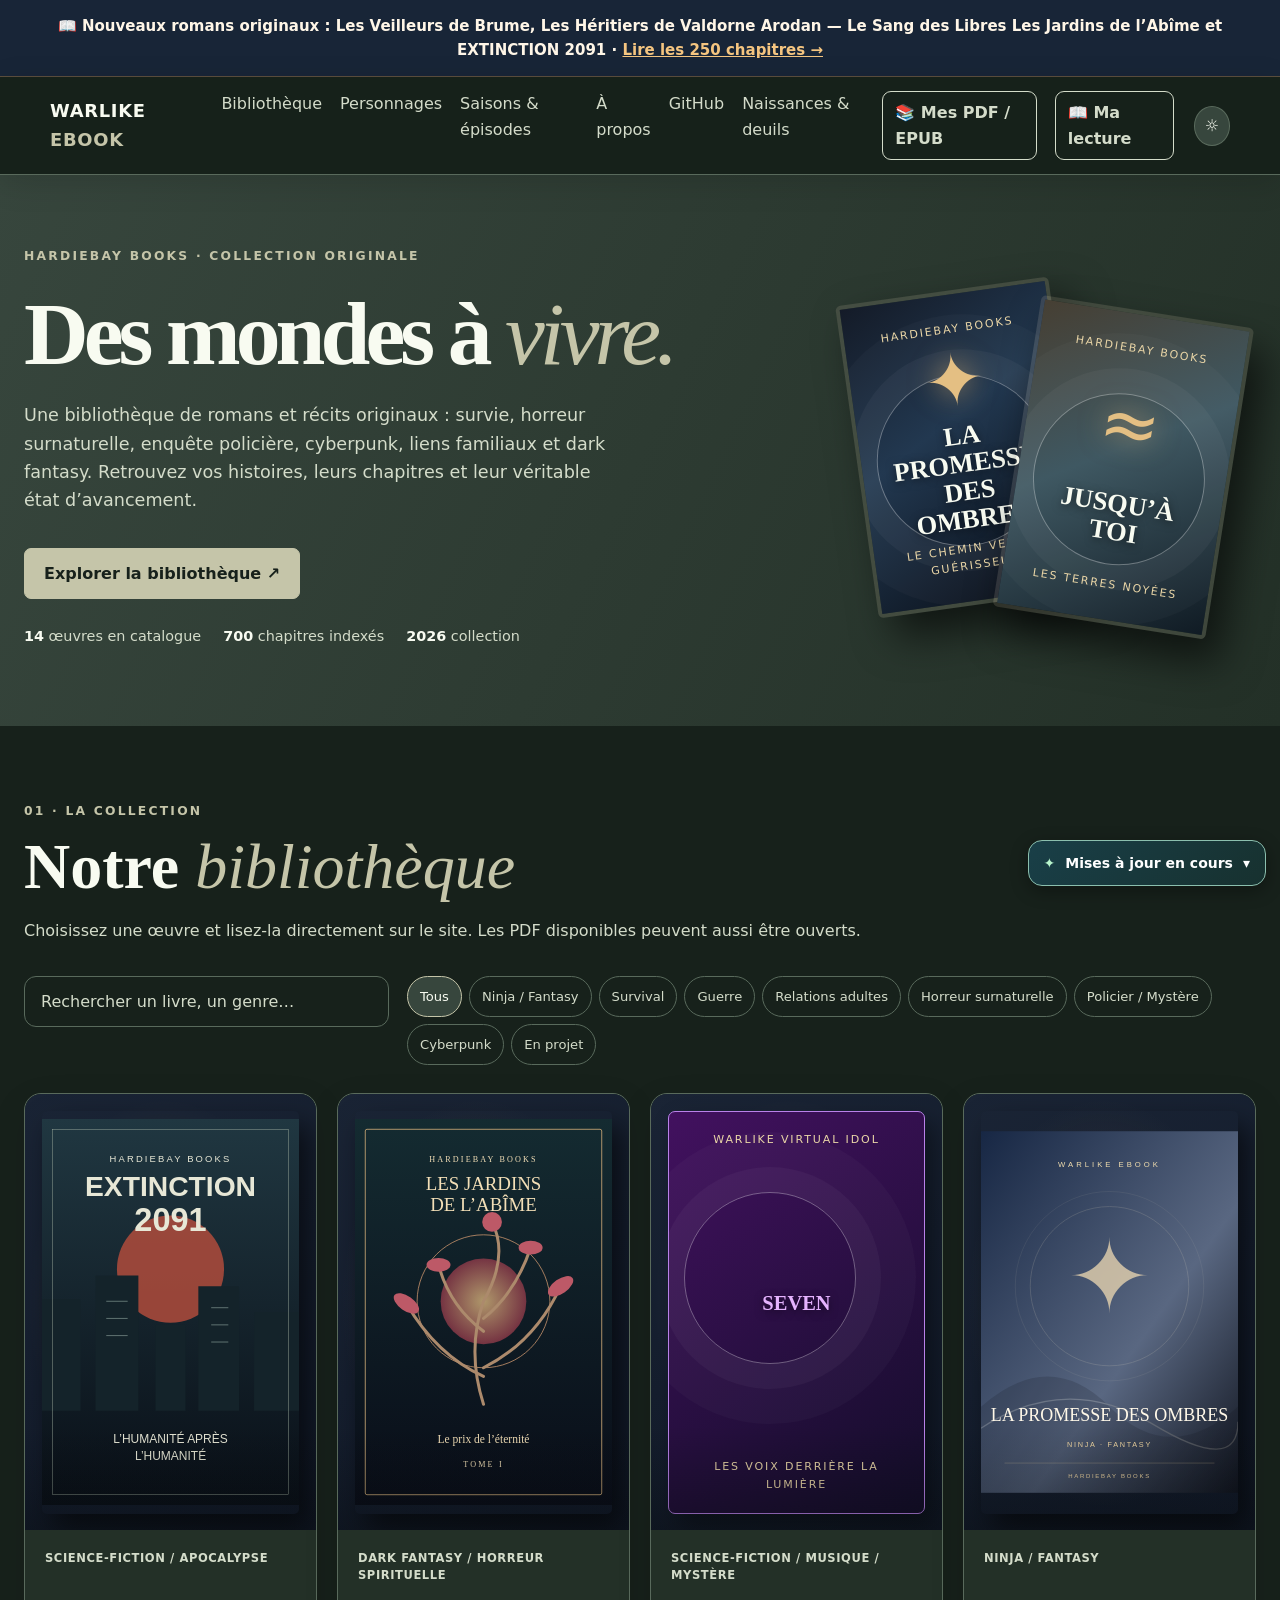
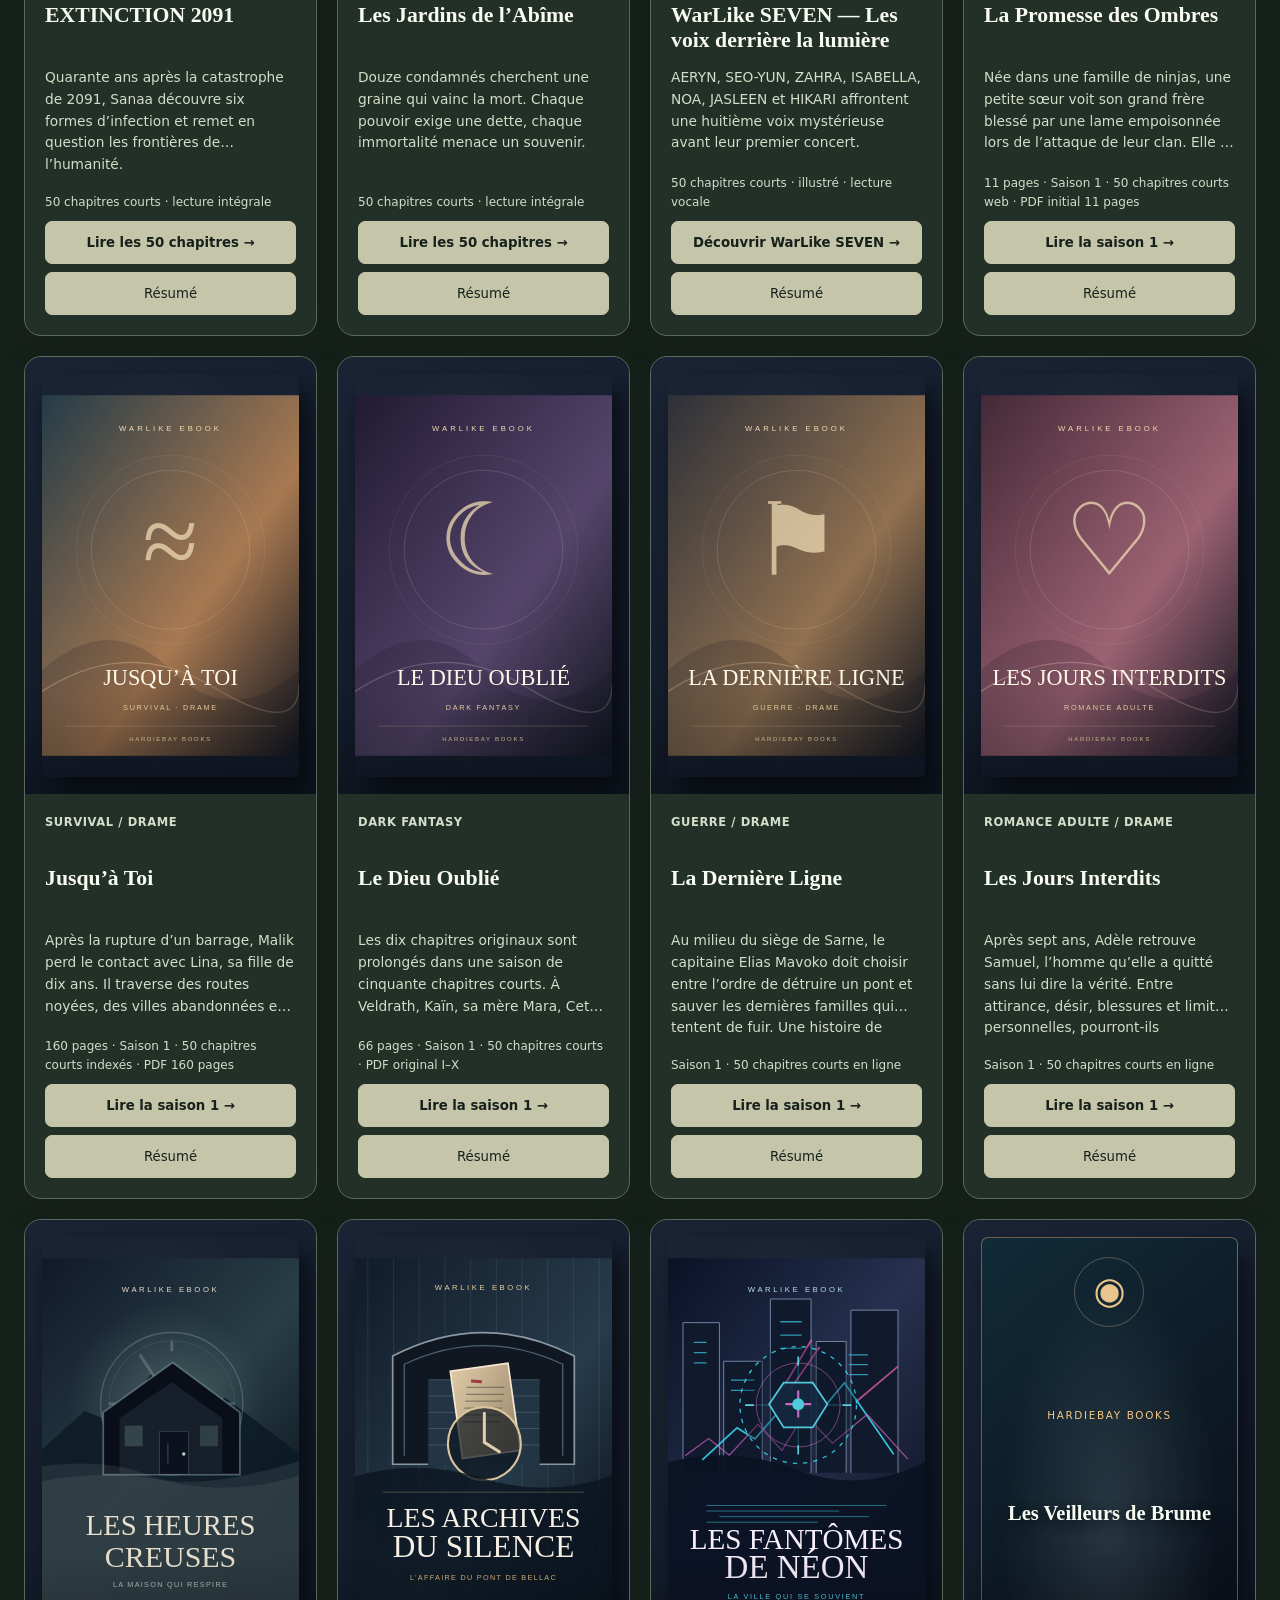
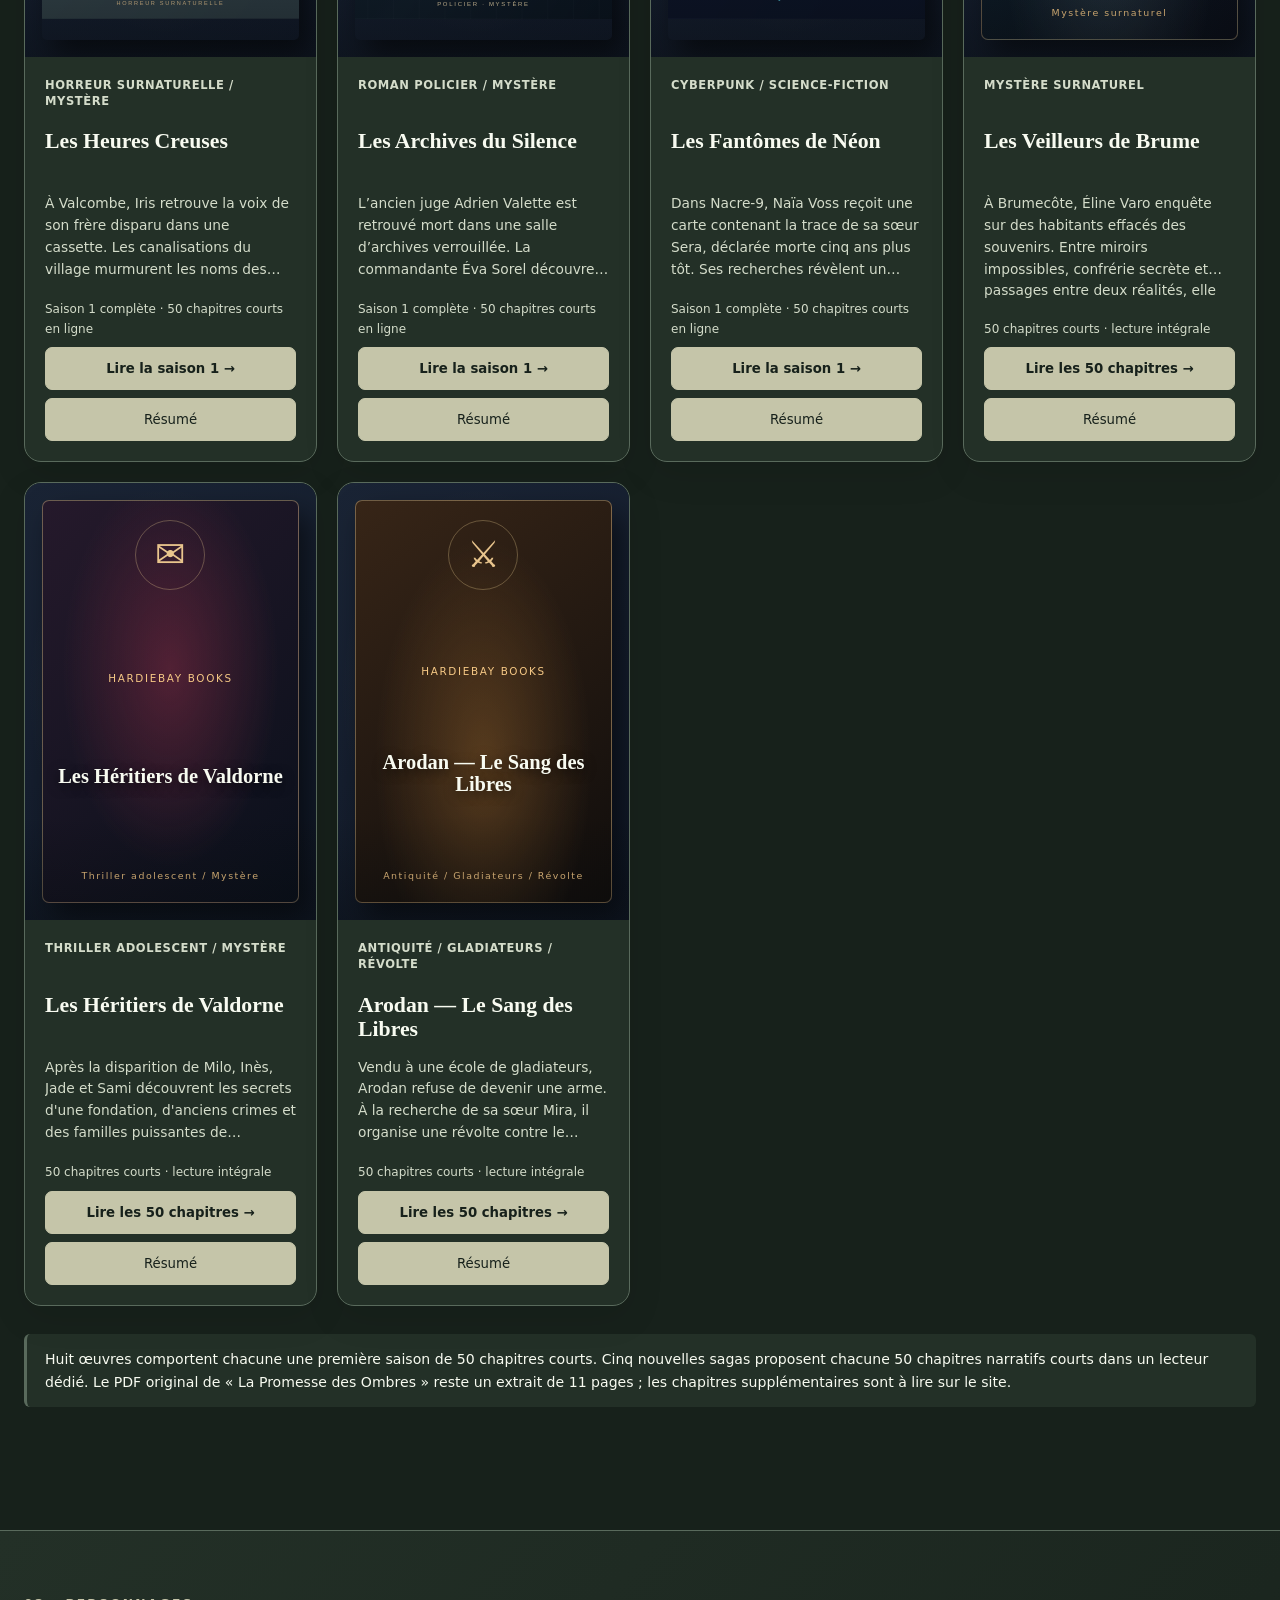
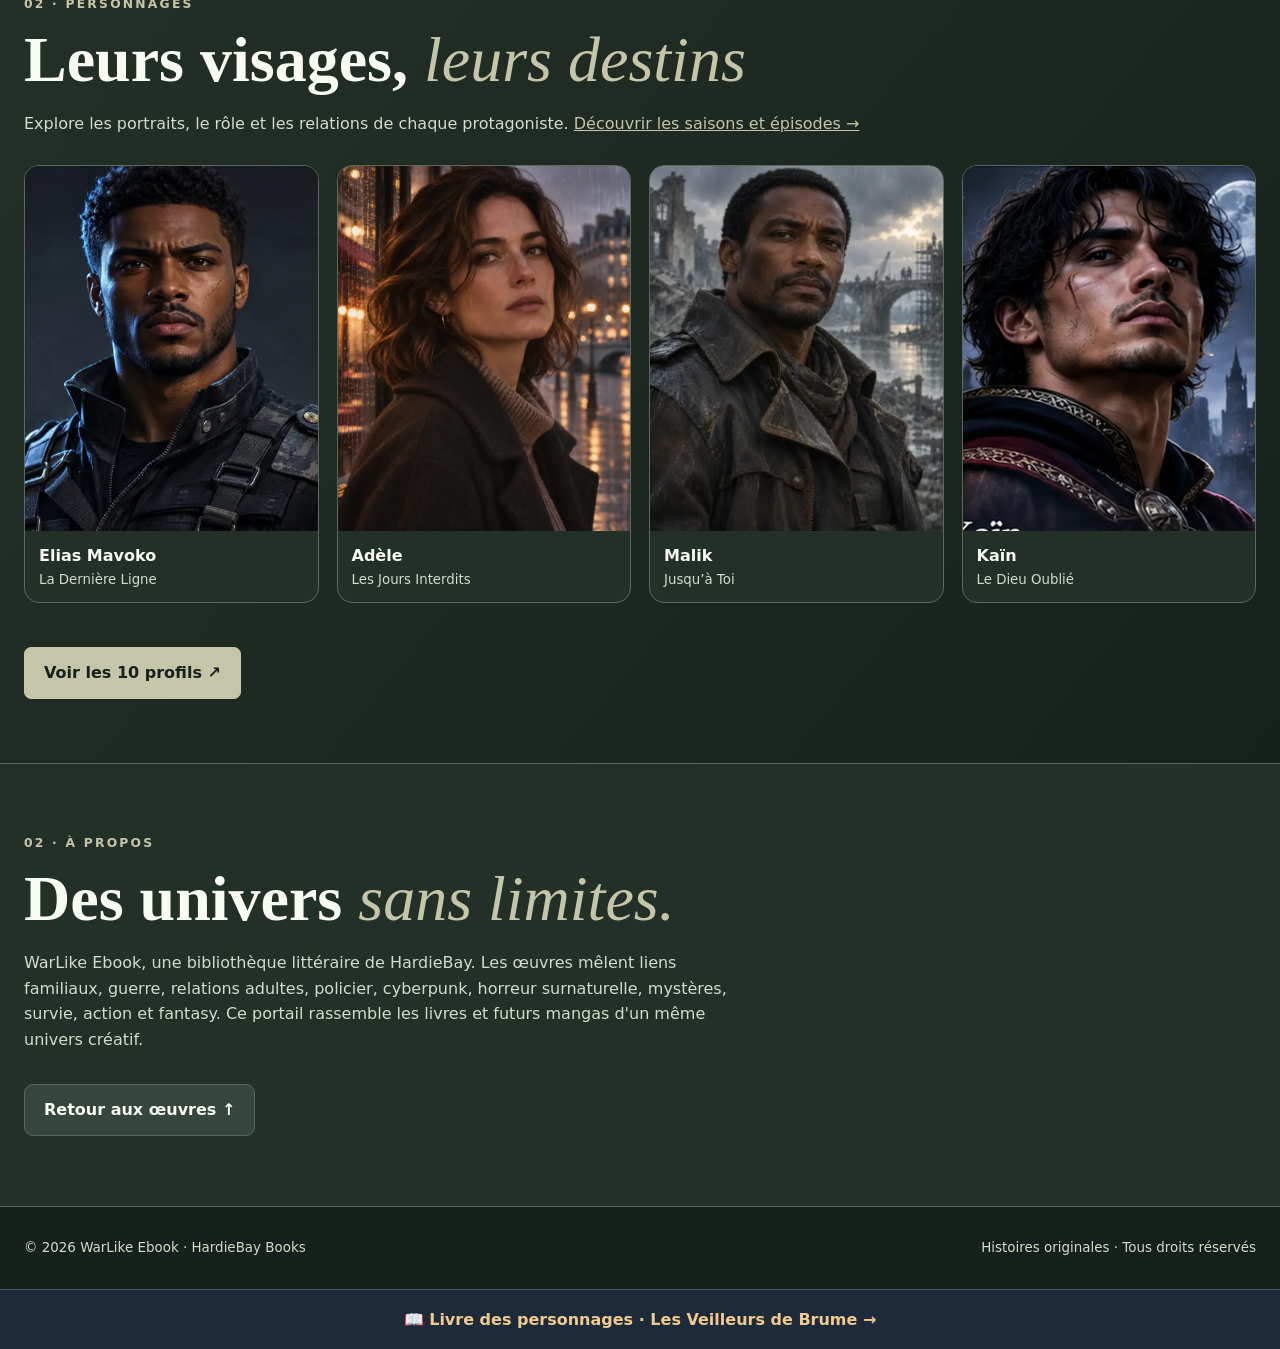
==== commit 7b6c5806: "Integrate Extinction in catalogue, reader, progress and tests" ====
--- a/index.html
+++ b/index.html
@@ -61,15 +61,15 @@
 </style>
 <link rel="stylesheet" href="./design-system/warlike-foundation.css?v=1.1">
 <link rel="stylesheet" href="./design-system/warlike-shell.css?v=1.1">
-<link rel="stylesheet" href="./warlike-update-status.css"></head><body><details class="warlike-update-notice"><summary>Mises à jour en cours</summary><p>WarLike évolue : améliorations et nouvelles fonctionnalités. Vous pouvez continuer à utiliser cette application normalement.</p></details><div style="background:#182537;border-bottom:1px solid #5c4f3e;padding:14px 22px;text-align:center;color:#fff6e7;font:600 15px/1.6 system-ui">📖 Nouveaux romans originaux : <strong>Les Veilleurs de Brume</strong>, <strong>Les Héritiers de Valdorne</strong> <strong>Arodan — Le Sang des Libres</strong> et <strong>Les Jardins de l’Abîme</strong> · <a style="color:#f5c580;text-decoration:underline" href="nouveaux-romans.html">Lire les 200 chapitres →</a></div>
+<link rel="stylesheet" href="./warlike-update-status.css"></head><body><details class="warlike-update-notice"><summary>Mises à jour en cours</summary><p>WarLike évolue : améliorations et nouvelles fonctionnalités. Vous pouvez continuer à utiliser cette application normalement.</p></details><div style="background:#182537;border-bottom:1px solid #5c4f3e;padding:14px 22px;text-align:center;color:#fff6e7;font:600 15px/1.6 system-ui">📖 Nouveaux romans originaux : <strong>Les Veilleurs de Brume</strong>, <strong>Les Héritiers de Valdorne</strong> <strong>Arodan — Le Sang des Libres</strong> <strong>Les Jardins de l’Abîme</strong> et <strong>EXTINCTION 2091</strong> · <a style="color:#f5c580;text-decoration:underline" href="nouveaux-romans.html">Lire les 250 chapitres →</a></div>
 <header><a class="brand" href="#accueil">WARLIKE <b>EBOOK</b></a><nav><a href="#bibliotheque">Bibliothèque</a><a href="./personnages.html">Personnages</a><a href="./saisons.html">Saisons & épisodes</a><a href="#auteur">À propos</a><a href="https://github.com/Motherlode94/WarLike-Ebook" target="_blank" rel="noopener">GitHub</a><a href="./vies-et-deuils.html">Naissances &amp; deuils</a><a href="./mes-livres.html" style="display:inline-flex;align-items:center;gap:6px;border:1px solid currentColor;border-radius:9px;padding:8px 12px;font-weight:700;text-decoration:none">📚 Mes PDF / EPUB</a><a href="./ma-lecture.html" style="display:inline-flex;align-items:center;gap:6px;border:1px solid currentColor;border-radius:9px;padding:8px 12px;font-weight:700;text-decoration:none">📖 Ma lecture</a></nav><button class="theme" id="theme" aria-label="Changer le thème">☼</button></header>
-<main><section class="hero" id="accueil"><div class="wrap hero-grid"><div><div class="eyebrow">HardieBay Books · Collection originale</div><h1>Des mondes à <em>vivre.</em></h1><p>Une bibliothèque de romans et récits originaux : survie, horreur surnaturelle, enquête policière, cyberpunk, liens familiaux et dark fantasy. Retrouvez vos histoires, leurs chapitres et leur véritable état d’avancement.</p><a class="cta" href="#bibliotheque">Explorer la bibliothèque ↗</a><div class="stats"><span><b>13</b> œuvres en catalogue</span><span><b>650</b> chapitres indexés</span><span><b>2026</b> collection</span></div></div><div class="hero-visual" aria-hidden="true"><div class="mockbook"><div class="cover"><small>HARDIEBAY BOOKS</small><div class="symbol">✦</div><strong>LA PROMESSE DES OMBRES</strong><span>LE CHEMIN VERS LA GUÉRISSEUSE</span></div></div><div class="mockbook"><div class="cover survival"><small>HARDIEBAY BOOKS</small><div class="symbol">≈</div><strong>JUSQU’À TOI</strong><span>LES TERRES NOYÉES</span></div></div></div></div></section>
-<section class="catalogue wrap" id="bibliotheque"><div class="eyebrow">01 · La collection</div><h2>Notre <em>bibliothèque</em></h2><p>Choisissez une œuvre et lisez-la directement sur le site. Les PDF disponibles peuvent aussi être ouverts.</p><div class="tools"><input id="search" class="search" type="search" aria-label="Rechercher un livre" placeholder="Rechercher un livre, un genre…"><div class="filters"><button class="filter active" data-filter="all">Tous</button><button class="filter" data-filter="fantasy">Ninja / Fantasy</button><button class="filter" data-filter="survival">Survival</button><button class="filter" data-filter="war">Guerre</button><button class="filter" data-filter="romance">Relations adultes</button><button class="filter" data-filter="horror">Horreur surnaturelle</button><button class="filter" data-filter="policier">Policier / Mystère</button><button class="filter" data-filter="cyberpunk">Cyberpunk</button><button class="filter" data-filter="upcoming">En projet</button></div></div><div id="books" class="books"></div><p id="empty">Aucun résultat trouvé.</p><div class="notice">Huit œuvres comportent chacune une première saison de 50 chapitres courts. Quatre nouvelles sagas proposent chacune 50 chapitres narratifs courts dans un lecteur dédié. Le PDF original de « La Promesse des Ombres » reste un extrait de 11 pages ; les chapitres supplémentaires sont à lire sur le site.</div></section>
+<main><section class="hero" id="accueil"><div class="wrap hero-grid"><div><div class="eyebrow">HardieBay Books · Collection originale</div><h1>Des mondes à <em>vivre.</em></h1><p>Une bibliothèque de romans et récits originaux : survie, horreur surnaturelle, enquête policière, cyberpunk, liens familiaux et dark fantasy. Retrouvez vos histoires, leurs chapitres et leur véritable état d’avancement.</p><a class="cta" href="#bibliotheque">Explorer la bibliothèque ↗</a><div class="stats"><span><b>14</b> œuvres en catalogue</span><span><b>700</b> chapitres indexés</span><span><b>2026</b> collection</span></div></div><div class="hero-visual" aria-hidden="true"><div class="mockbook"><div class="cover"><small>HARDIEBAY BOOKS</small><div class="symbol">✦</div><strong>LA PROMESSE DES OMBRES</strong><span>LE CHEMIN VERS LA GUÉRISSEUSE</span></div></div><div class="mockbook"><div class="cover survival"><small>HARDIEBAY BOOKS</small><div class="symbol">≈</div><strong>JUSQU’À TOI</strong><span>LES TERRES NOYÉES</span></div></div></div></div></section>
+<section class="catalogue wrap" id="bibliotheque"><div class="eyebrow">01 · La collection</div><h2>Notre <em>bibliothèque</em></h2><p>Choisissez une œuvre et lisez-la directement sur le site. Les PDF disponibles peuvent aussi être ouverts.</p><div class="tools"><input id="search" class="search" type="search" aria-label="Rechercher un livre" placeholder="Rechercher un livre, un genre…"><div class="filters"><button class="filter active" data-filter="all">Tous</button><button class="filter" data-filter="fantasy">Ninja / Fantasy</button><button class="filter" data-filter="survival">Survival</button><button class="filter" data-filter="war">Guerre</button><button class="filter" data-filter="romance">Relations adultes</button><button class="filter" data-filter="horror">Horreur surnaturelle</button><button class="filter" data-filter="policier">Policier / Mystère</button><button class="filter" data-filter="cyberpunk">Cyberpunk</button><button class="filter" data-filter="upcoming">En projet</button></div></div><div id="books" class="books"></div><p id="empty">Aucun résultat trouvé.</p><div class="notice">Huit œuvres comportent chacune une première saison de 50 chapitres courts. Cinq nouvelles sagas proposent chacune 50 chapitres narratifs courts dans un lecteur dédié. Le PDF original de « La Promesse des Ombres » reste un extrait de 11 pages ; les chapitres supplémentaires sont à lire sur le site.</div></section>
 <section class="profile-highlight" id="personnages"><div class="wrap"><div class="eyebrow">02 · Personnages</div><h2>Leurs visages, <em>leurs destins</em></h2><p>Explore les portraits, le rôle et les relations de chaque protagoniste. <a href="./saisons.html" style="color:var(--accent);text-decoration:underline">Découvrir les saisons et épisodes →</a></p><div class="profile-grid"><a class="profile-card" href="./personnages.html"><img loading="lazy" src="assets/characters/elias.webp" alt="Portrait illustré d’Elias Mavoko"><span class="profile-label">Elias Mavoko<small>La Dernière Ligne</small></span></a><a class="profile-card" href="./personnages.html"><img loading="lazy" src="assets/characters/adele.webp" alt="Portrait illustré d’Adèle"><span class="profile-label">Adèle<small>Les Jours Interdits</small></span></a><a class="profile-card" href="./personnages.html"><img loading="lazy" src="assets/characters/malik.webp" alt="Portrait illustré de Malik"><span class="profile-label">Malik<small>Jusqu’à Toi</small></span></a><a class="profile-card" href="./personnages.html"><img loading="lazy" src="assets/characters/kain.webp" alt="Portrait illustré de Kaïn"><span class="profile-label">Kaïn<small>Le Dieu Oublié</small></span></a></div><a href="./personnages.html" class="cta">Voir les 10 profils ↗</a></div></section>
 <section class="about" id="auteur"><div class="wrap"><div class="eyebrow">02 · À propos</div><h2>Des univers <em>sans limites.</em></h2><p>WarLike Ebook, une bibliothèque littéraire de HardieBay. Les œuvres mêlent liens familiaux, guerre, relations adultes, policier, cyberpunk, horreur surnaturelle, mystères, survie, action et fantasy. Ce portail rassemble les livres et futurs mangas d'un même univers créatif.</p><a class="outline" href="#bibliotheque">Retour aux œuvres ↑</a></div></section></main>
 <footer><div class="wrap"><span>© 2026 WarLike Ebook · HardieBay Books</span><span>Histoires originales · Tous droits réservés</span></div></footer>
 <dialog id="modal"><button class="close" id="close" aria-label="Fermer">×</button><div class="eyebrow" id="modalGenre"></div><h2 id="modalTitle"></h2><p id="modalDescription"></p><div class="meta" id="modalMeta"></div><p class="notice" id="modalNote"></p><a class="cta" id="modalRead">Lire la saison 1 →</a> <a class="outline" id="modalPdf" target="_blank" rel="noopener">Ouvrir le PDF ↗</a><h3 style="font-family:Georgia,serif;margin-top:24px">Extrait du livre</h3><div id="excerpt" style="padding:20px;border:1px solid var(--line);border-radius:10px;background:var(--soft);white-space:pre-line;font-family:Georgia,serif;line-height:1.85"></div></dialog>
 <script>
-const items=[{id:'abime',title:'Les Jardins de l’Abîme',subtitle:'Tome I — Le prix de l’éternité',genre:'Dark fantasy / Horreur spirituelle',cat:'fantasy',pages:null,status:'50 chapitres courts · lecture intégrale',symbol:'✦',desc:'Douze condamnés cherchent une graine qui vainc la mort. Chaque pouvoir exige une dette, chaque immortalité menace un souvenir.'},{id:'seven',title:'WarLike SEVEN — Les voix derrière la lumière',subtitle:'Tome I · Idoles virtuelles',genre:'Science-fiction / Musique / Mystère',cat:'cyberpunk',pages:null,status:'50 chapitres courts · illustré · lecture vocale',symbol:'✦',url:'seven-livre.html',desc:'AERYN, SEO-YUN, ZAHRA, ISABELLA, NOA, JASLEEN et HIKARI affrontent une huitième voix mystérieuse avant leur premier concert.'},{id:'ombres',title:'La Promesse des Ombres',subtitle:'Le chemin vers la guérisseuse',genre:'Ninja / Fantasy',cat:'fantasy',pages:11,status:'Saison 1 · 50 chapitres courts web · PDF initial 11 pages',cover:'',symbol:'✦',desc:'Née dans une famille de ninjas, une petite sœur voit son grand frère blessé par une lame empoisonnée lors de l’attaque de leur clan. Elle le traîne à travers la forêt et la neige jusqu’à une guérisseuse bannie. Épuisée, elle s’évanouit devant sa porte. Un secret sur le poison ouvre un nouveau chapitre.'},{id:'toi',title:'Jusqu’à Toi',subtitle:'Tome 1 — Les Terres Noyées',genre:'Survival / Drame',cat:'survival',pages:160,status:'Saison 1 · 50 chapitres courts indexés · PDF 160 pages',symbol:'≈',desc:'Après la rupture d’un barrage, Malik perd le contact avec Lina, sa fille de dix ans. Il traverse des routes noyées, des villes abandonnées et des territoires dangereux pour la retrouver. Une histoire de survie et de ténacité.'},{id:'dieu',title:'Le Dieu Oublié',subtitle:'Tome I — La Cendre et le Réveil',genre:'Dark fantasy',cat:'fantasy',pages:66,status:'Saison 1 · 50 chapitres courts · PDF original I–X',symbol:'☾',desc:'Les dix chapitres originaux sont prolongés dans une saison de cinquante chapitres courts. À Veldrath, Kaïn, sa mère Mara, Ceth et Soran affrontent les traces d’une histoire volontairement effacée. Tome I : La Cendre et le Réveil.'},{id:'ligne',title:'La Dernière Ligne',subtitle:'Saison 1 · 50 chapitres courts',genre:'Guerre / Drame',cat:'war',pages:null,status:'Saison 1 · 50 chapitres courts en ligne',symbol:'⚑',url:'livres/la-derniere-ligne.html',desc:'Au milieu du siège de Sarne, le capitaine Elias Mavoko doit choisir entre l’ordre de détruire un pont et sauver les dernières familles qui tentent de fuir. Une histoire de courage ordinaire, de responsabilité et de reconstruction.'},{id:'jours',title:'Les Jours Interdits',subtitle:'Saison 1 · 50 chapitres courts',genre:'Romance adulte / Drame',cat:'romance',pages:null,status:'Saison 1 · 50 chapitres courts en ligne',symbol:'♡',url:'livres/les-jours-interdits.html',desc:'Après sept ans, Adèle retrouve Samuel, l’homme qu’elle a quitté sans lui dire la vérité. Entre attirance, désir, blessures et limites personnelles, pourront-ils recommencer autrement ?'},{id:'heures',title:'Les Heures Creuses',subtitle:'Saison 1 — La Maison qui Respire',genre:'Horreur surnaturelle / Mystère',cat:'horror',pages:null,status:'Saison 1 complète · 50 chapitres courts en ligne',symbol:'◷',desc:'À Valcombe, Iris retrouve la voix de son frère disparu dans une cassette. Les canalisations du village murmurent les noms des morts ; répondre à leurs appels peut mettre les vivants en danger. Un mystère surnaturel où le silence est parfois la seule défense.'},{id:'archives',title:'Les Archives du Silence',subtitle:'Saison 1 — L’Affaire du pont de Bellac',genre:'Roman policier / Mystère',cat:'policier',pages:null,status:'Saison 1 complète · 50 chapitres courts en ligne',symbol:'⌕',desc:'L’ancien juge Adrien Valette est retrouvé mort dans une salle d’archives verrouillée. La commandante Éva Sorel découvre un dossier falsifié, onze victimes oubliées et plusieurs suspects dont les alibis se contredisent.'},{id:'neon',title:'Les Fantômes de Néon',subtitle:'Saison 1 — La Ville qui se Souvient',genre:'Cyberpunk / Science-fiction',cat:'cyberpunk',pages:null,status:'Saison 1 complète · 50 chapitres courts en ligne',symbol:'◇',desc:'Dans Nacre-9, Naïa Voss reçoit une carte contenant la trace de sa sœur Sera, déclarée morte cinq ans plus tôt. Ses recherches révèlent un réseau de surveillance et de souvenirs manipulés par Synapse Corporation.'},{"id":"brume","title":"Les Veilleurs de Brume","subtitle":"50 chapitres courts","genre":"Mystère surnaturel","cat":"horror","pages":null,"status":"50 chapitres courts · lecture intégrale","symbol":"◎","desc":"À Brumecôte, Éline Varo enquête sur des habitants effacés des souvenirs. Entre miroirs impossibles, confrérie secrète et passages entre deux réalités, elle refuse de sacrifier les disparus."},{"id":"valdorne","title":"Les Héritiers de Valdorne","subtitle":"50 chapitres courts","genre":"Thriller adolescent / Mystère","cat":"policier","pages":null,"status":"50 chapitres courts · lecture intégrale","symbol":"✉","desc":"Après la disparition de Milo, Inès, Jade et Sami découvrent les secrets d'une fondation, d'anciens crimes et des familles puissantes de Valdorne."},{"id":"arodan","title":"Arodan — Le Sang des Libres","subtitle":"50 chapitres courts","genre":"Antiquité / Gladiateurs / Révolte","cat":"war","pages":null,"status":"50 chapitres courts · lecture intégrale","symbol":"⚔","desc":"Vendu à une école de gladiateurs, Arodan refuse de devenir une arme. À la recherche de sa sœur Mira, il organise une révolte contre le pouvoir du gouverneur Varis."}];
-const EXCERPTS={ombres:'La première fois qu’elle réussit à disparaître aux yeux de son frère, elle avait attendu qu’il se retourne avant de se cacher derrière un cerisier.\n\n— Je sais que tu es là, dit-il.\n\nElle retint son souffle. Les branches remuaient au-dessus d’elle, chargées de fleurs pâles.\n\n— Ton ombre dépasse.',toi:'Après la rupture d’un barrage, Malik perd tout contact avec Lina, sa fille de dix ans. Sa recherche le conduira à travers des territoires noyés où chaque décision compte.\n\nCeci est un aperçu de l’intrigue, pas une citation du manuscrit.',ligne:'À l’aube du quarante-troisième jour, le pont de Sarne tenait encore. Il n’en restait que deux travées, une chaussée crevassée et les carcasses de trois camions, mais on pouvait passer à pied.',jours:'À trente-deux ans, Adèle avait appris à quitter les lieux avant qu’ils ne deviennent des souvenirs. C’était du moins ce qu’elle racontait à ses amis.',dieu:'Il n’y avait pas de présage cette nuit-là.\n\nPas d’étoile filante traversant le ciel de Veldrath. Pas de tremblement de terre secouant les fondations déjà fragiles du quartier bas.\n\nJuste la pluie — fine, froide, parfaitement indifférente — qui martelait le toit de tôle d’une maison trop petite pour mériter ce nom.'};const $=s=>document.querySelector(s);let filter='all';function draw(){const q=$('#search').value.toLocaleLowerCase('fr').trim();const list=items.filter(b=>(filter==='all'||b.cat===filter)&&[b.title,b.subtitle,b.genre,b.desc].join(' ').toLocaleLowerCase('fr').includes(q));$('#books').innerHTML=list.map(b=>'<article class="book"><div class="poster">'+(b.id==='seven'?'<div class="cover" style="min-width:180px;background:linear-gradient(145deg,#42115f,#130d29);border:1px solid #b981e9;border-radius:7px"><small>WARLIKE VIRTUAL IDOL</small><strong style="font-size:2.3rem;color:#e5b3ff">SEVEN</strong><span>LES VOIX DERRIÈRE LA LUMIÈRE</span></div>':b.id==='brume'||b.id==='valdorne'||b.id==='arodan'?'<div class="new-cover '+b.id+'"><small>HARDIEBAY BOOKS</small><strong>'+b.title+'</strong><span>'+b.genre+'</span></div>':'<img class="cover-art" loading="lazy" src="assets/covers/'+b.id+'.svg" alt="Couverture illustrée de '+b.title+'">')+'</div><div class="detail"><span class="tag">'+b.genre+'</span><h3>'+b.title+'</h3><p>'+b.desc+'</p><div class="meta">'+(b.pages?b.pages+' pages · ':'')+b.status+'</div><a class="read" href="'+((b.id==='seven'?'./seven.html':b.id==='brume'||b.id==='valdorne'||b.id==='arodan'||b.id==='abime'?'./nouveaux-romans.html?livre='+encodeURIComponent(b.id):'./saisons.html?livre='+b.id))+'">'+(b.id==='seven'?'Découvrir WarLike SEVEN →':b.id==='brume'||b.id==='valdorne'||b.id==='arodan'||b.id==='abime'?'Lire les 50 chapitres →':'Lire la saison 1 →')+'</a> <button class="read" data-id="'+b.id+'">Résumé</button></div></article>').join('');$('#empty').style.display=list.length?'none':'block'};$('#search').addEventListener('input',draw);document.querySelectorAll('.filter').forEach(x=>x.addEventListener('click',()=>{filter=x.dataset.filter;document.querySelectorAll('.filter').forEach(y=>y.classList.toggle('active',x===y));draw()}));$('#books').addEventListener('click',e=>{const b=items.find(x=>x.id===e.target.dataset.id);if(!b)return;$('#modalGenre').textContent=b.genre;$('#modalTitle').textContent=b.title;$('#modalDescription').textContent=b.desc;$('#modalMeta').textContent=(b.pages?b.pages+' pages · ':'')+b.subtitle;const pdfFiles={ombres:'la-promesse-des-ombres',toi:'jusqua-toi',dieu:'le-dieu-oublie'};$('#modalNote').textContent=b.id==='ombres'?'La saison 1 en ligne compte 50 chapitres courts ; le PDF historique reste un extrait de 11 pages.':b.id==='dieu'?'Saison 1 : 50 chapitres courts (les dix premiers proviennent du PDF original).':(b.id==='brume'||b.id==='valdorne'||b.id==='arodan'||b.id==='abime'?'50 chapitres narratifs courts, à lire intégralement dans le nouveau lecteur.':'Saison 1 : 50 chapitres courts en ligne, organisés en dix épisodes.');$('#excerpt').textContent=EXCERPTS[b.id]||(b.id==='neon'?'La carte portait le nom de Sera Voss, la sœur de Naïa déclarée morte cinq ans auparavant. Sous les néons, une notification apparut : « Ne livre pas ce que tu n’as pas encore compris. »':b.id==='archives'?'Dans la main de l’ancien juge, les enquêteurs trouvèrent un fragment de papier bleu : « Ce n’était pas un accident. » La porte se verrouillait pourtant toute seule.':b.id==='heures'?'À 2 h 17, Iris plaça la bande dans le magnétophone. Trois coups résonnèrent depuis l’intérieur de la machine. Puis la voix de Noé demanda : « Iris, tu m’entends ? »':'Extrait à consulter dans la saison.');$('#modalRead').href=b.id==='seven'?'./seven.html':(b.id==='brume'||b.id==='valdorne'||b.id==='arodan'||b.id==='abime'?'./nouveaux-romans.html?livre=':'./saisons.html?livre=')+encodeURIComponent(b.id);$('#modalRead').textContent=b.id==='seven'?'Ouvrir le lecteur illustré →':(b.id==='brume'||b.id==='valdorne'||b.id==='arodan'||b.id==='abime')?'Lire les 50 chapitres →':'Lire la saison 1 →';$('#modalPdf').hidden=!pdfFiles[b.id];if(pdfFiles[b.id])$('#modalPdf').href='./assets/books/'+pdfFiles[b.id]+'.pdf';$('#modal').showModal()});$('#close').onclick=()=>$('#modal').close();$('#modal').onclick=e=>{if(e.target.id==='modal')e.target.close()};$('#theme').onclick=()=>{document.body.classList.toggle('light');try{localStorage.setItem('warlikeEbookTheme',document.body.classList.contains('light')?'light':'dark')}catch(e){}};try{if(localStorage.getItem('warlikeEbookTheme')==='light')document.body.classList.add('light')}catch(e){}draw();
+const items=[{id:'extinction',title:'EXTINCTION 2091',subtitle:'Tome I — L’Humanité après l’Humanité',genre:'Science-fiction / Apocalypse',cat:'survival',pages:null,status:'50 chapitres courts · lecture intégrale',symbol:'◈',desc:'Quarante ans après la catastrophe de 2091, Sanaa découvre six formes d’infection et remet en question les frontières de l’humanité.'},{id:'abime',title:'Les Jardins de l’Abîme',subtitle:'Tome I — Le prix de l’éternité',genre:'Dark fantasy / Horreur spirituelle',cat:'fantasy',pages:null,status:'50 chapitres courts · lecture intégrale',symbol:'✦',desc:'Douze condamnés cherchent une graine qui vainc la mort. Chaque pouvoir exige une dette, chaque immortalité menace un souvenir.'},{id:'seven',title:'WarLike SEVEN — Les voix derrière la lumière',subtitle:'Tome I · Idoles virtuelles',genre:'Science-fiction / Musique / Mystère',cat:'cyberpunk',pages:null,status:'50 chapitres courts · illustré · lecture vocale',symbol:'✦',url:'seven-livre.html',desc:'AERYN, SEO-YUN, ZAHRA, ISABELLA, NOA, JASLEEN et HIKARI affrontent une huitième voix mystérieuse avant leur premier concert.'},{id:'ombres',title:'La Promesse des Ombres',subtitle:'Le chemin vers la guérisseuse',genre:'Ninja / Fantasy',cat:'fantasy',pages:11,status:'Saison 1 · 50 chapitres courts web · PDF initial 11 pages',cover:'',symbol:'✦',desc:'Née dans une famille de ninjas, une petite sœur voit son grand frère blessé par une lame empoisonnée lors de l’attaque de leur clan. Elle le traîne à travers la forêt et la neige jusqu’à une guérisseuse bannie. Épuisée, elle s’évanouit devant sa porte. Un secret sur le poison ouvre un nouveau chapitre.'},{id:'toi',title:'Jusqu’à Toi',subtitle:'Tome 1 — Les Terres Noyées',genre:'Survival / Drame',cat:'survival',pages:160,status:'Saison 1 · 50 chapitres courts indexés · PDF 160 pages',symbol:'≈',desc:'Après la rupture d’un barrage, Malik perd le contact avec Lina, sa fille de dix ans. Il traverse des routes noyées, des villes abandonnées et des territoires dangereux pour la retrouver. Une histoire de survie et de ténacité.'},{id:'dieu',title:'Le Dieu Oublié',subtitle:'Tome I — La Cendre et le Réveil',genre:'Dark fantasy',cat:'fantasy',pages:66,status:'Saison 1 · 50 chapitres courts · PDF original I–X',symbol:'☾',desc:'Les dix chapitres originaux sont prolongés dans une saison de cinquante chapitres courts. À Veldrath, Kaïn, sa mère Mara, Ceth et Soran affrontent les traces d’une histoire volontairement effacée. Tome I : La Cendre et le Réveil.'},{id:'ligne',title:'La Dernière Ligne',subtitle:'Saison 1 · 50 chapitres courts',genre:'Guerre / Drame',cat:'war',pages:null,status:'Saison 1 · 50 chapitres courts en ligne',symbol:'⚑',url:'livres/la-derniere-ligne.html',desc:'Au milieu du siège de Sarne, le capitaine Elias Mavoko doit choisir entre l’ordre de détruire un pont et sauver les dernières familles qui tentent de fuir. Une histoire de courage ordinaire, de responsabilité et de reconstruction.'},{id:'jours',title:'Les Jours Interdits',subtitle:'Saison 1 · 50 chapitres courts',genre:'Romance adulte / Drame',cat:'romance',pages:null,status:'Saison 1 · 50 chapitres courts en ligne',symbol:'♡',url:'livres/les-jours-interdits.html',desc:'Après sept ans, Adèle retrouve Samuel, l’homme qu’elle a quitté sans lui dire la vérité. Entre attirance, désir, blessures et limites personnelles, pourront-ils recommencer autrement ?'},{id:'heures',title:'Les Heures Creuses',subtitle:'Saison 1 — La Maison qui Respire',genre:'Horreur surnaturelle / Mystère',cat:'horror',pages:null,status:'Saison 1 complète · 50 chapitres courts en ligne',symbol:'◷',desc:'À Valcombe, Iris retrouve la voix de son frère disparu dans une cassette. Les canalisations du village murmurent les noms des morts ; répondre à leurs appels peut mettre les vivants en danger. Un mystère surnaturel où le silence est parfois la seule défense.'},{id:'archives',title:'Les Archives du Silence',subtitle:'Saison 1 — L’Affaire du pont de Bellac',genre:'Roman policier / Mystère',cat:'policier',pages:null,status:'Saison 1 complète · 50 chapitres courts en ligne',symbol:'⌕',desc:'L’ancien juge Adrien Valette est retrouvé mort dans une salle d’archives verrouillée. La commandante Éva Sorel découvre un dossier falsifié, onze victimes oubliées et plusieurs suspects dont les alibis se contredisent.'},{id:'neon',title:'Les Fantômes de Néon',subtitle:'Saison 1 — La Ville qui se Souvient',genre:'Cyberpunk / Science-fiction',cat:'cyberpunk',pages:null,status:'Saison 1 complète · 50 chapitres courts en ligne',symbol:'◇',desc:'Dans Nacre-9, Naïa Voss reçoit une carte contenant la trace de sa sœur Sera, déclarée morte cinq ans plus tôt. Ses recherches révèlent un réseau de surveillance et de souvenirs manipulés par Synapse Corporation.'},{"id":"brume","title":"Les Veilleurs de Brume","subtitle":"50 chapitres courts","genre":"Mystère surnaturel","cat":"horror","pages":null,"status":"50 chapitres courts · lecture intégrale","symbol":"◎","desc":"À Brumecôte, Éline Varo enquête sur des habitants effacés des souvenirs. Entre miroirs impossibles, confrérie secrète et passages entre deux réalités, elle refuse de sacrifier les disparus."},{"id":"valdorne","title":"Les Héritiers de Valdorne","subtitle":"50 chapitres courts","genre":"Thriller adolescent / Mystère","cat":"policier","pages":null,"status":"50 chapitres courts · lecture intégrale","symbol":"✉","desc":"Après la disparition de Milo, Inès, Jade et Sami découvrent les secrets d'une fondation, d'anciens crimes et des familles puissantes de Valdorne."},{"id":"arodan","title":"Arodan — Le Sang des Libres","subtitle":"50 chapitres courts","genre":"Antiquité / Gladiateurs / Révolte","cat":"war","pages":null,"status":"50 chapitres courts · lecture intégrale","symbol":"⚔","desc":"Vendu à une école de gladiateurs, Arodan refuse de devenir une arme. À la recherche de sa sœur Mira, il organise une révolte contre le pouvoir du gouverneur Varis."}];
+const EXCERPTS={ombres:'La première fois qu’elle réussit à disparaître aux yeux de son frère, elle avait attendu qu’il se retourne avant de se cacher derrière un cerisier.\n\n— Je sais que tu es là, dit-il.\n\nElle retint son souffle. Les branches remuaient au-dessus d’elle, chargées de fleurs pâles.\n\n— Ton ombre dépasse.',toi:'Après la rupture d’un barrage, Malik perd tout contact avec Lina, sa fille de dix ans. Sa recherche le conduira à travers des territoires noyés où chaque décision compte.\n\nCeci est un aperçu de l’intrigue, pas une citation du manuscrit.',ligne:'À l’aube du quarante-troisième jour, le pont de Sarne tenait encore. Il n’en restait que deux travées, une chaussée crevassée et les carcasses de trois camions, mais on pouvait passer à pied.',jours:'À trente-deux ans, Adèle avait appris à quitter les lieux avant qu’ils ne deviennent des souvenirs. C’était du moins ce qu’elle racontait à ses amis.',dieu:'Il n’y avait pas de présage cette nuit-là.\n\nPas d’étoile filante traversant le ciel de Veldrath. Pas de tremblement de terre secouant les fondations déjà fragiles du quartier bas.\n\nJuste la pluie — fine, froide, parfaitement indifférente — qui martelait le toit de tôle d’une maison trop petite pour mériter ce nom.'};const $=s=>document.querySelector(s);let filter='all';function draw(){const q=$('#search').value.toLocaleLowerCase('fr').trim();const list=items.filter(b=>(filter==='all'||b.cat===filter)&&[b.title,b.subtitle,b.genre,b.desc].join(' ').toLocaleLowerCase('fr').includes(q));$('#books').innerHTML=list.map(b=>'<article class="book"><div class="poster">'+(b.id==='seven'?'<div class="cover" style="min-width:180px;background:linear-gradient(145deg,#42115f,#130d29);border:1px solid #b981e9;border-radius:7px"><small>WARLIKE VIRTUAL IDOL</small><strong style="font-size:2.3rem;color:#e5b3ff">SEVEN</strong><span>LES VOIX DERRIÈRE LA LUMIÈRE</span></div>':b.id==='brume'||b.id==='valdorne'||b.id==='arodan'?'<div class="new-cover '+b.id+'"><small>HARDIEBAY BOOKS</small><strong>'+b.title+'</strong><span>'+b.genre+'</span></div>':'<img class="cover-art" loading="lazy" src="assets/covers/'+b.id+'.svg" alt="Couverture illustrée de '+b.title+'">')+'</div><div class="detail"><span class="tag">'+b.genre+'</span><h3>'+b.title+'</h3><p>'+b.desc+'</p><div class="meta">'+(b.pages?b.pages+' pages · ':'')+b.status+'</div><a class="read" href="'+((b.id==='seven'?'./seven.html':b.id==='brume'||b.id==='valdorne'||b.id==='arodan'||b.id==='abime'||b.id==='extinction'?'./nouveaux-romans.html?livre='+encodeURIComponent(b.id):'./saisons.html?livre='+b.id))+'">'+(b.id==='seven'?'Découvrir WarLike SEVEN →':b.id==='brume'||b.id==='valdorne'||b.id==='arodan'||b.id==='abime'||b.id==='extinction'?'Lire les 50 chapitres →':'Lire la saison 1 →')+'</a> <button class="read" data-id="'+b.id+'">Résumé</button></div></article>').join('');$('#empty').style.display=list.length?'none':'block'};$('#search').addEventListener('input',draw);document.querySelectorAll('.filter').forEach(x=>x.addEventListener('click',()=>{filter=x.dataset.filter;document.querySelectorAll('.filter').forEach(y=>y.classList.toggle('active',x===y));draw()}));$('#books').addEventListener('click',e=>{const b=items.find(x=>x.id===e.target.dataset.id);if(!b)return;$('#modalGenre').textContent=b.genre;$('#modalTitle').textContent=b.title;$('#modalDescription').textContent=b.desc;$('#modalMeta').textContent=(b.pages?b.pages+' pages · ':'')+b.subtitle;const pdfFiles={ombres:'la-promesse-des-ombres',toi:'jusqua-toi',dieu:'le-dieu-oublie'};$('#modalNote').textContent=b.id==='ombres'?'La saison 1 en ligne compte 50 chapitres courts ; le PDF historique reste un extrait de 11 pages.':b.id==='dieu'?'Saison 1 : 50 chapitres courts (les dix premiers proviennent du PDF original).':(b.id==='brume'||b.id==='valdorne'||b.id==='arodan'||b.id==='abime'||b.id==='extinction'?'50 chapitres narratifs courts, à lire intégralement dans le nouveau lecteur.':'Saison 1 : 50 chapitres courts en ligne, organisés en dix épisodes.');$('#excerpt').textContent=EXCERPTS[b.id]||(b.id==='neon'?'La carte portait le nom de Sera Voss, la sœur de Naïa déclarée morte cinq ans auparavant. Sous les néons, une notification apparut : « Ne livre pas ce que tu n’as pas encore compris. »':b.id==='archives'?'Dans la main de l’ancien juge, les enquêteurs trouvèrent un fragment de papier bleu : « Ce n’était pas un accident. » La porte se verrouillait pourtant toute seule.':b.id==='heures'?'À 2 h 17, Iris plaça la bande dans le magnétophone. Trois coups résonnèrent depuis l’intérieur de la machine. Puis la voix de Noé demanda : « Iris, tu m’entends ? »':'Extrait à consulter dans la saison.');$('#modalRead').href=b.id==='seven'?'./seven.html':(b.id==='brume'||b.id==='valdorne'||b.id==='arodan'||b.id==='abime'||b.id==='extinction'?'./nouveaux-romans.html?livre=':'./saisons.html?livre=')+encodeURIComponent(b.id);$('#modalRead').textContent=b.id==='seven'?'Ouvrir le lecteur illustré →':(b.id==='brume'||b.id==='valdorne'||b.id==='arodan'||b.id==='abime'||b.id==='extinction')?'Lire les 50 chapitres →':'Lire la saison 1 →';$('#modalPdf').hidden=!pdfFiles[b.id];if(pdfFiles[b.id])$('#modalPdf').href='./assets/books/'+pdfFiles[b.id]+'.pdf';$('#modal').showModal()});$('#close').onclick=()=>$('#modal').close();$('#modal').onclick=e=>{if(e.target.id==='modal')e.target.close()};$('#theme').onclick=()=>{document.body.classList.toggle('light');try{localStorage.setItem('warlikeEbookTheme',document.body.classList.contains('light')?'light':'dark')}catch(e){}};try{if(localStorage.getItem('warlikeEbookTheme')==='light')document.body.classList.add('light')}catch(e){}draw();
 </script><div style="text-align:center;background:#1c2a3a;padding:17px;border-top:1px solid #41566e"><a href="personnages-brume.html" style="color:#f2ca8e;font-weight:800">📖 Livre des personnages · Les Veilleurs de Brume →</a></div></body></html>
